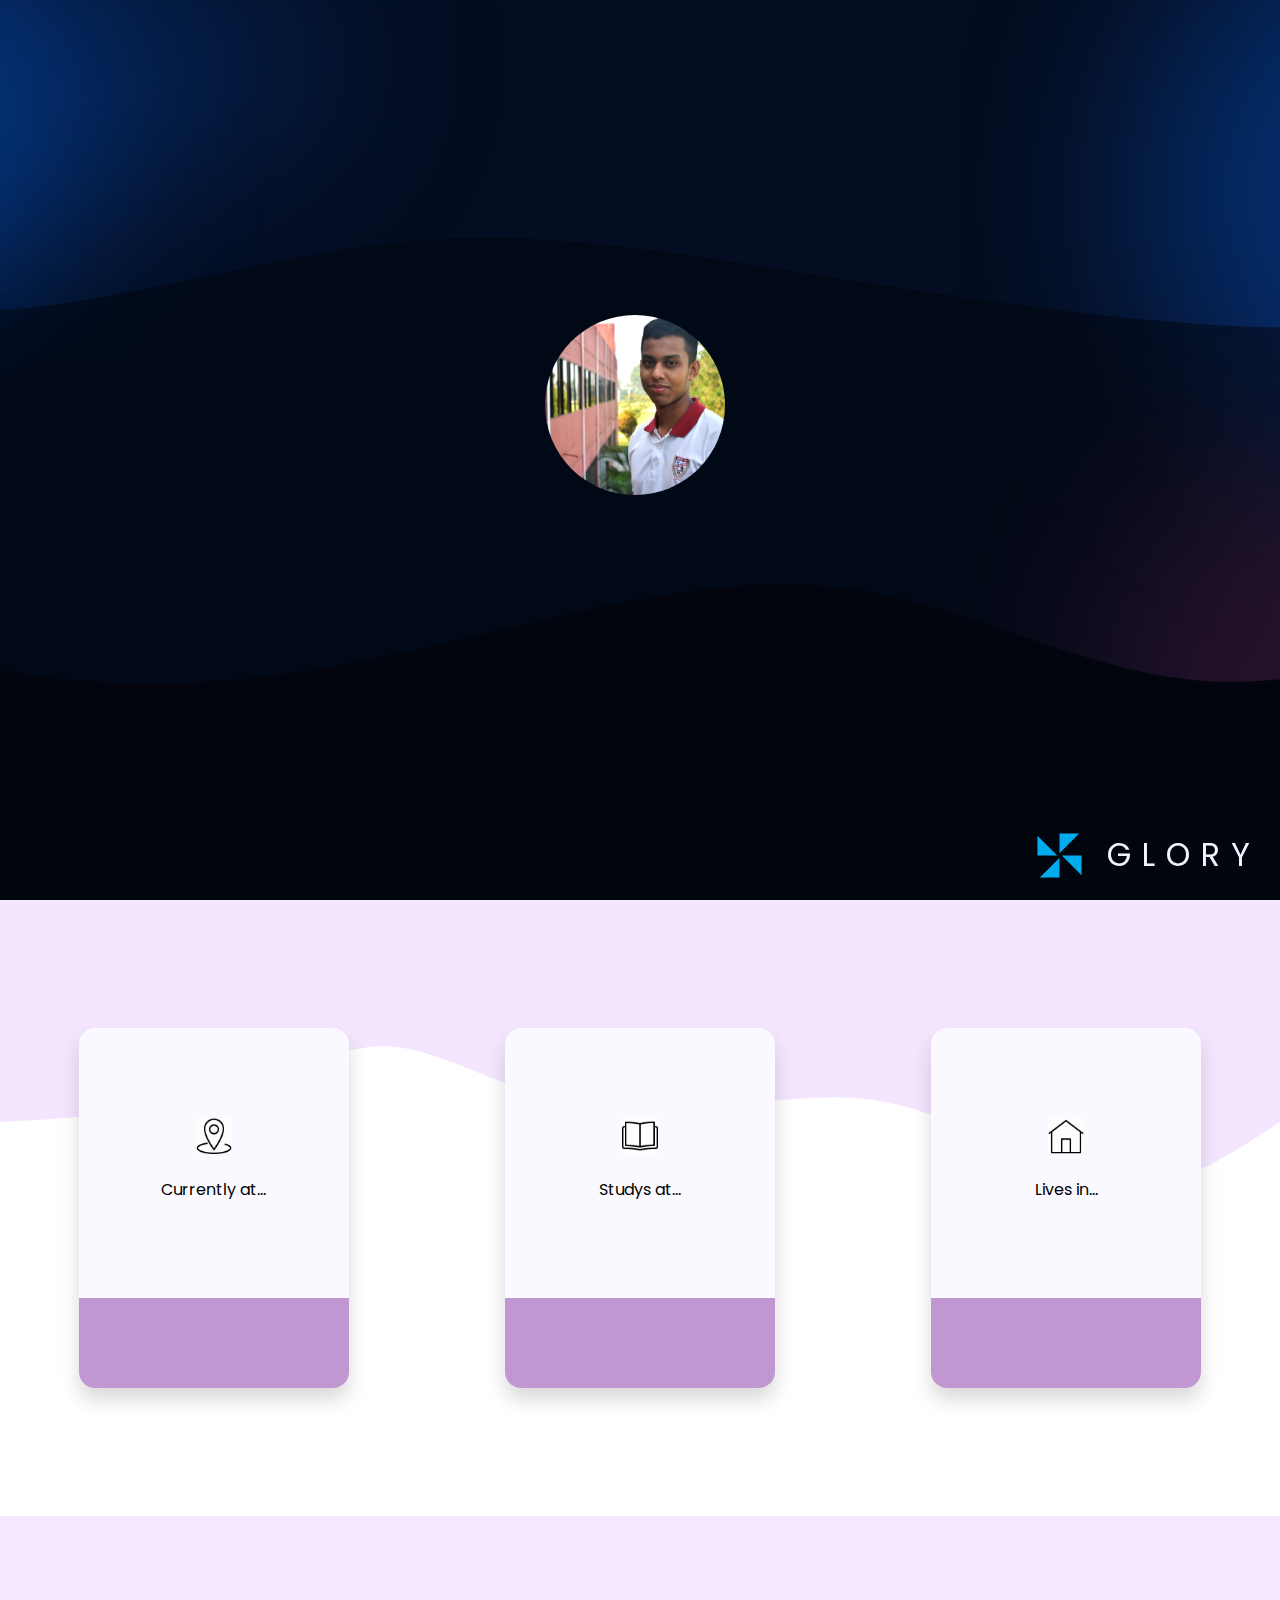
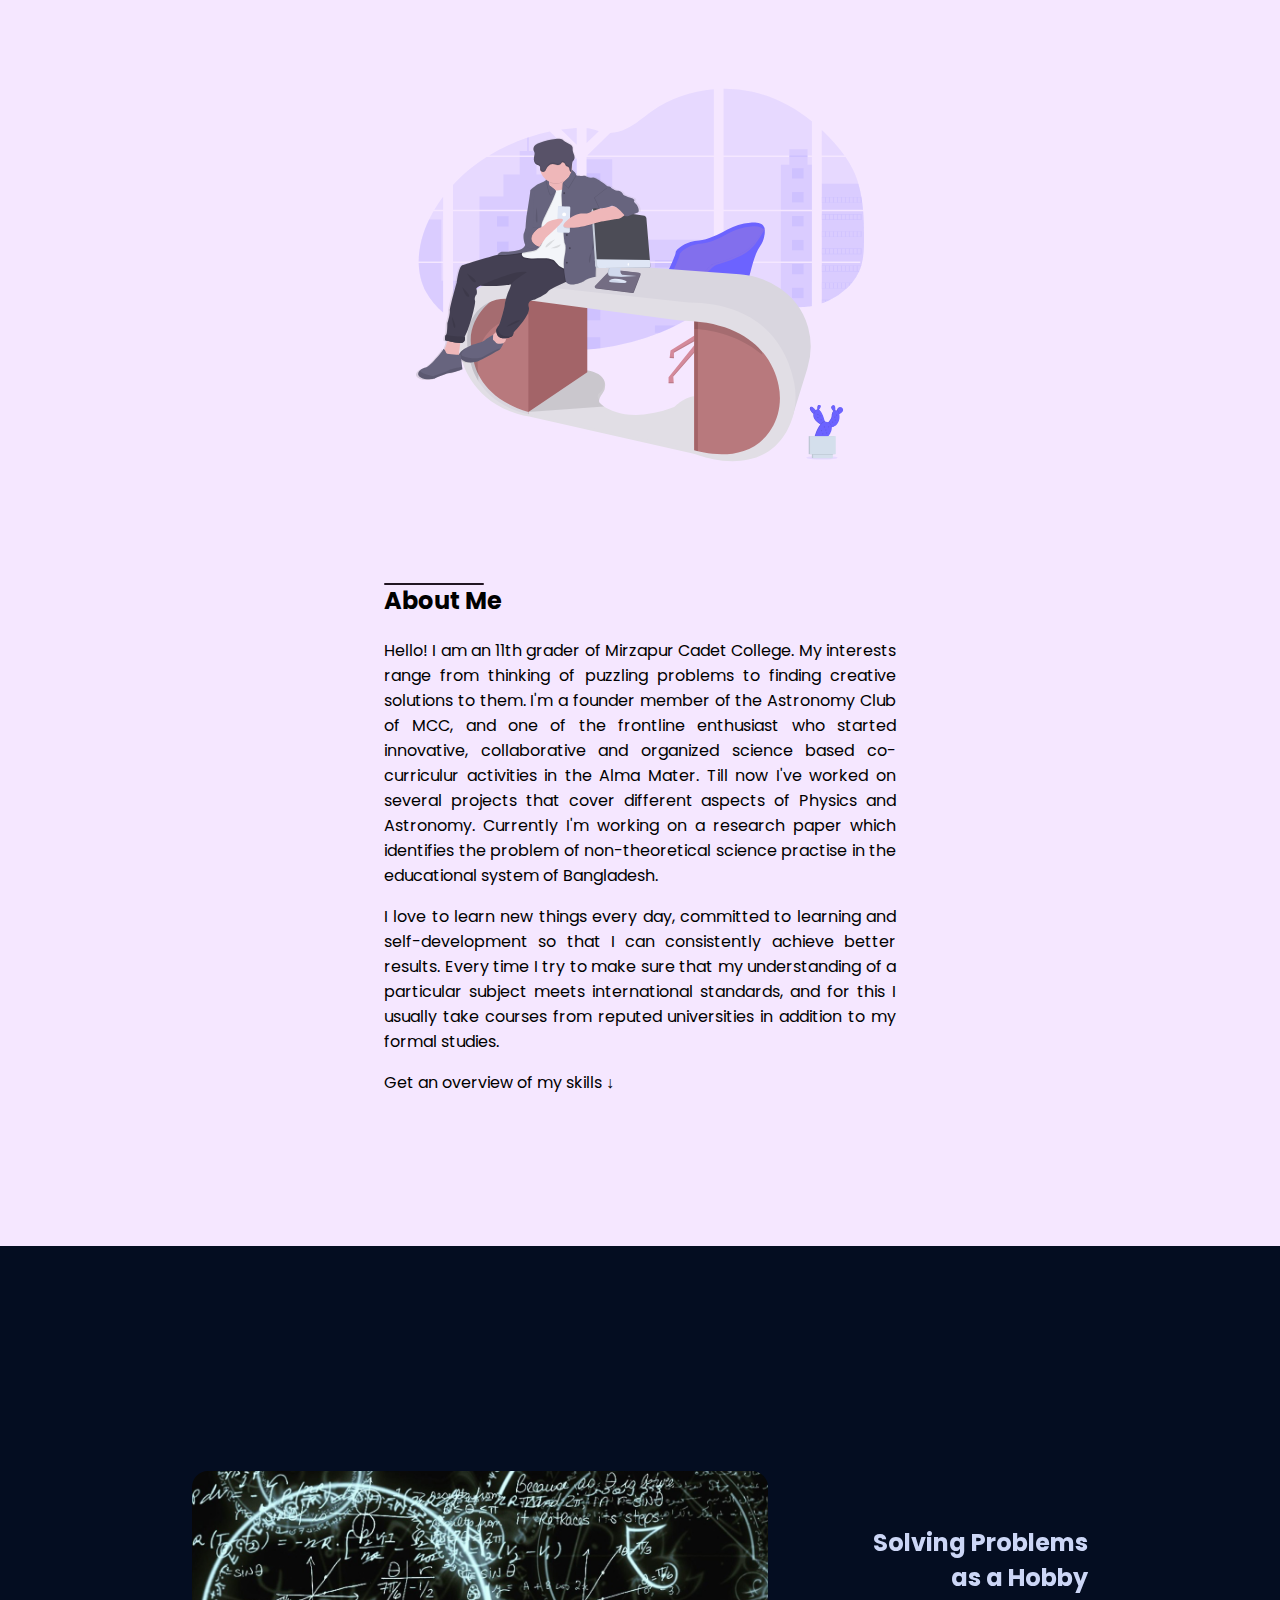
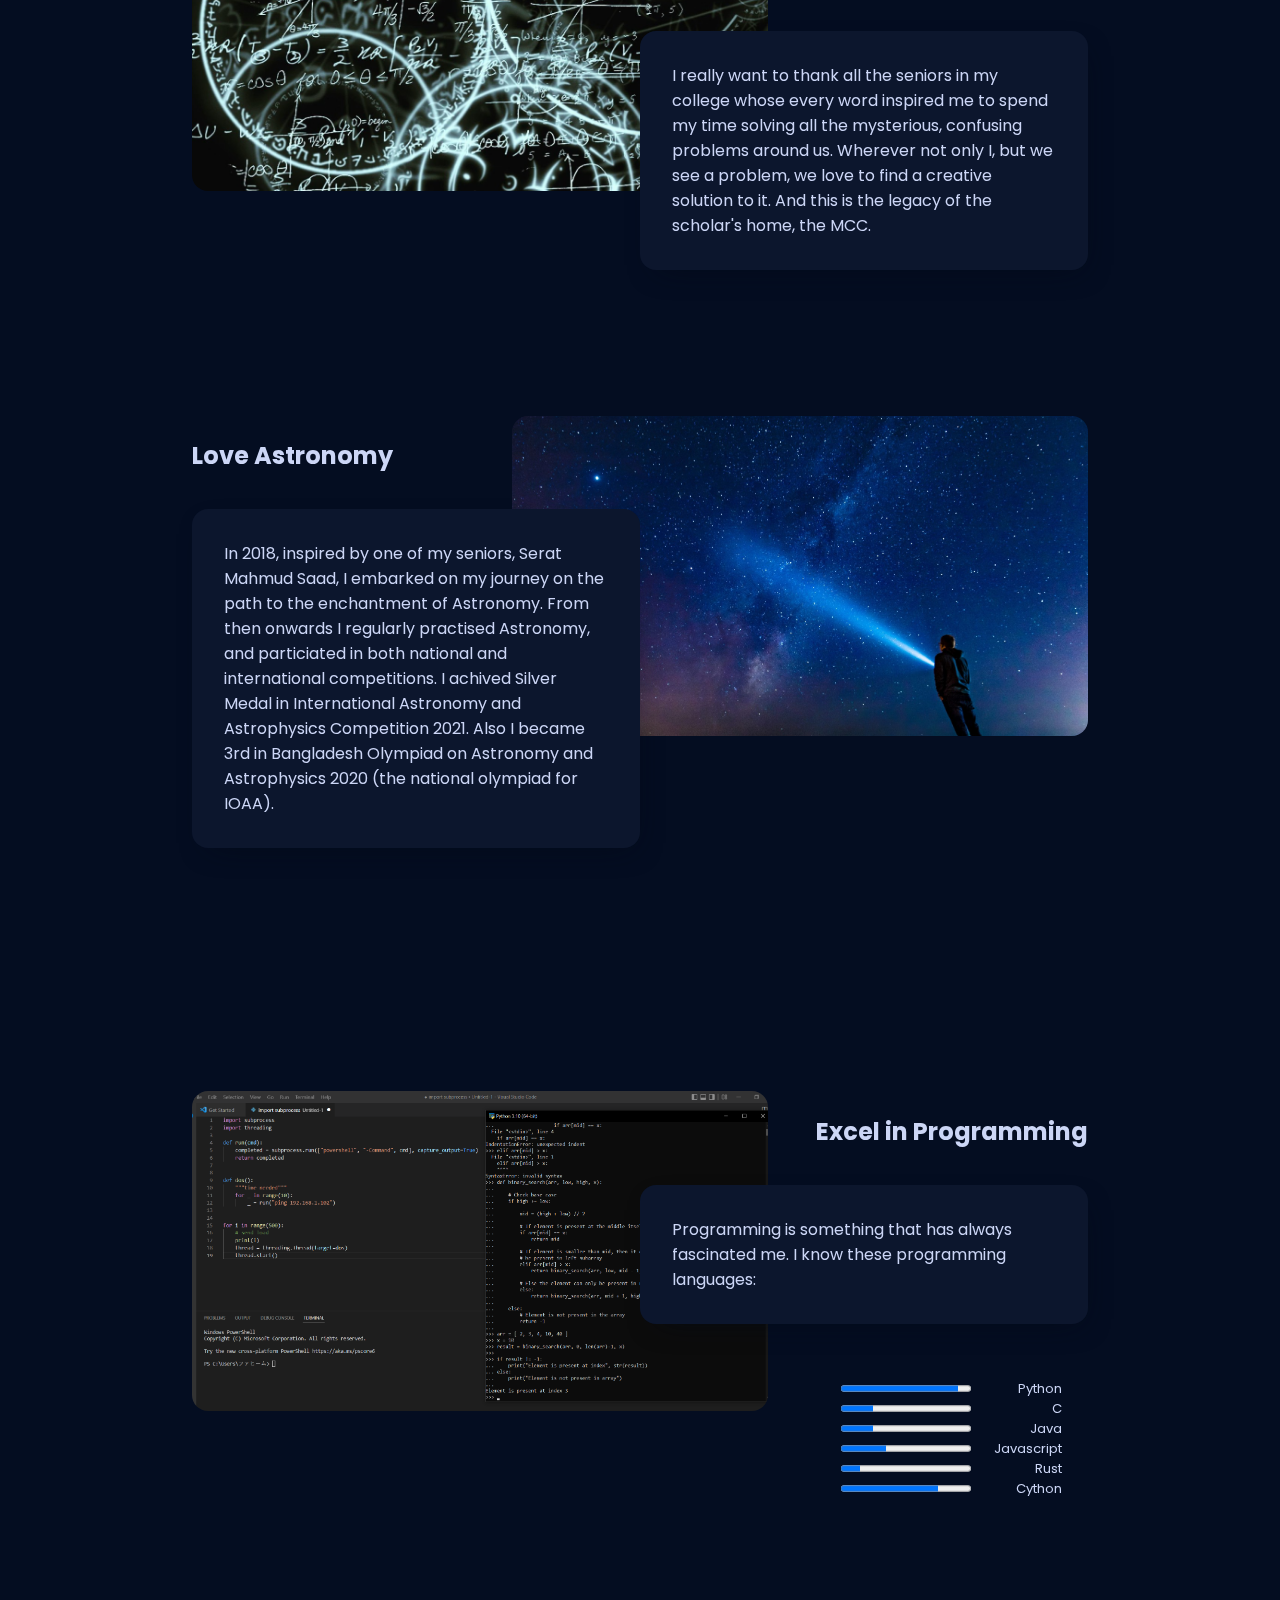
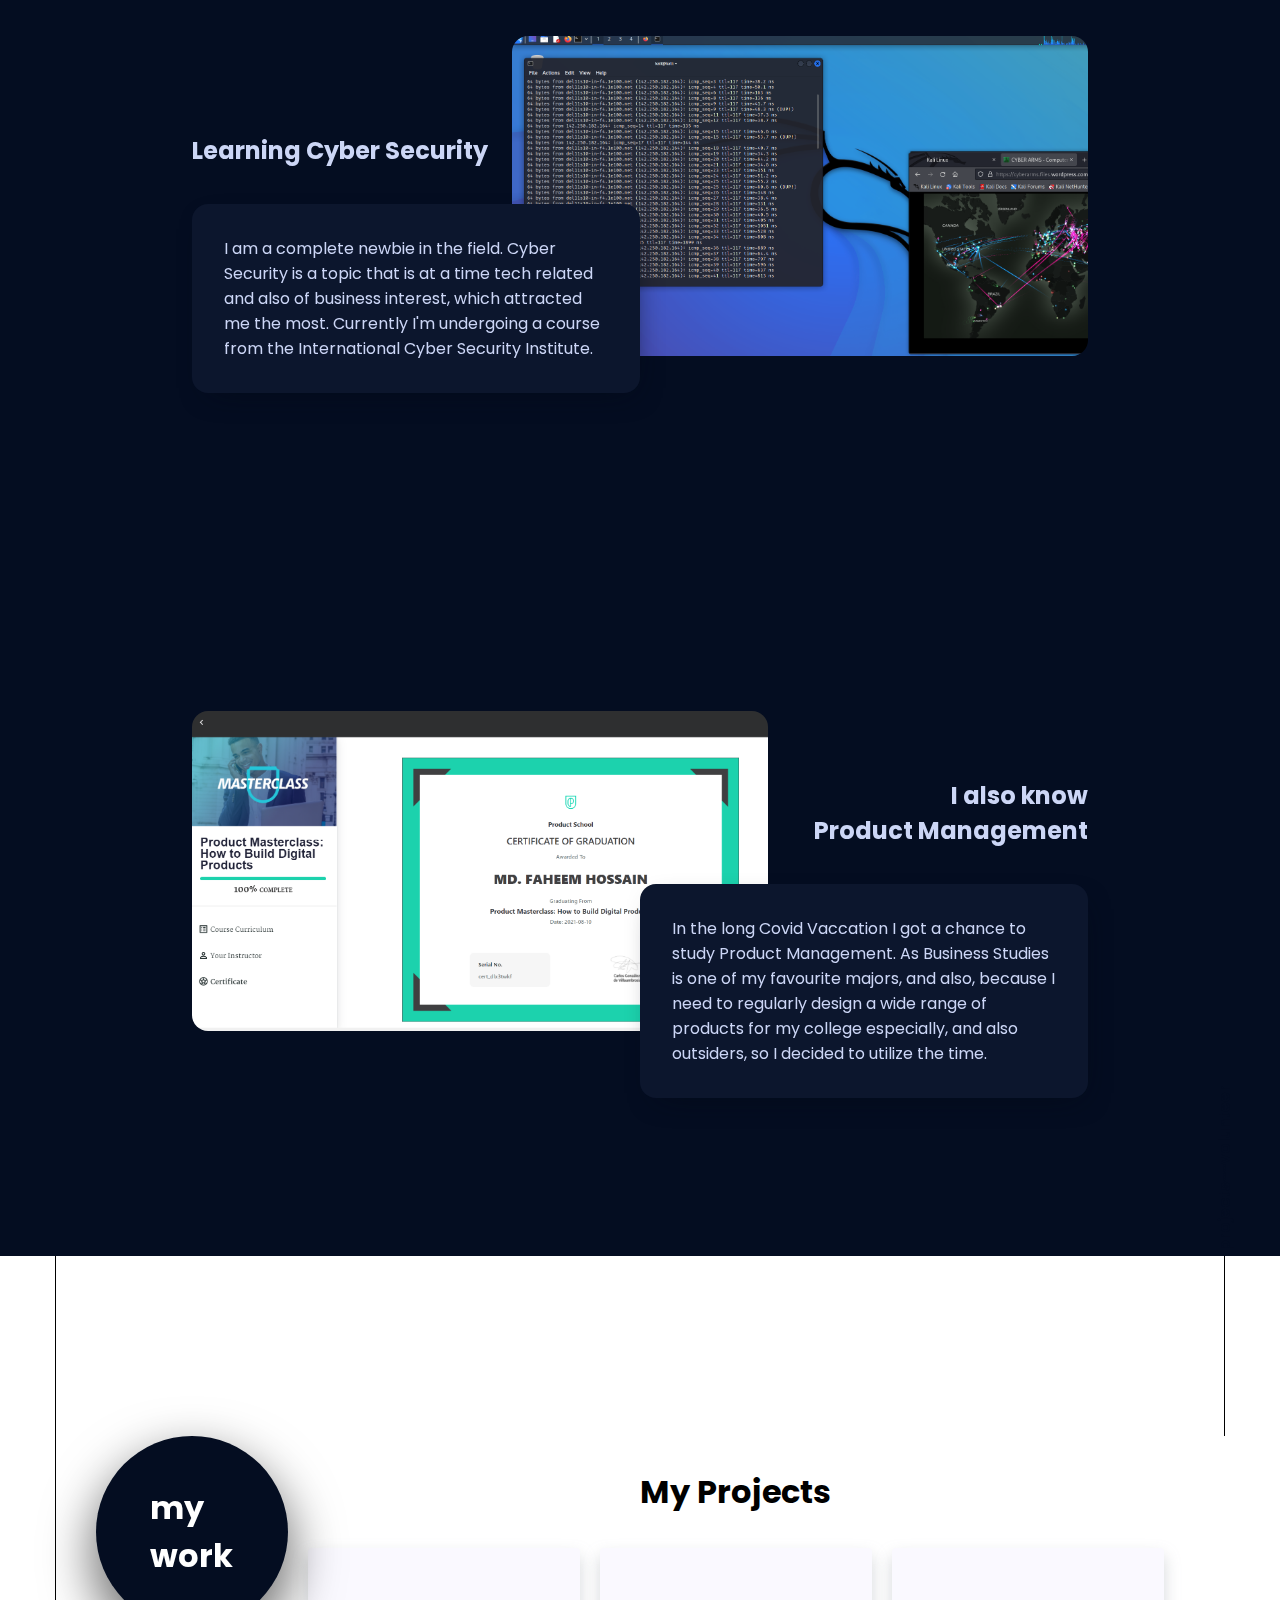
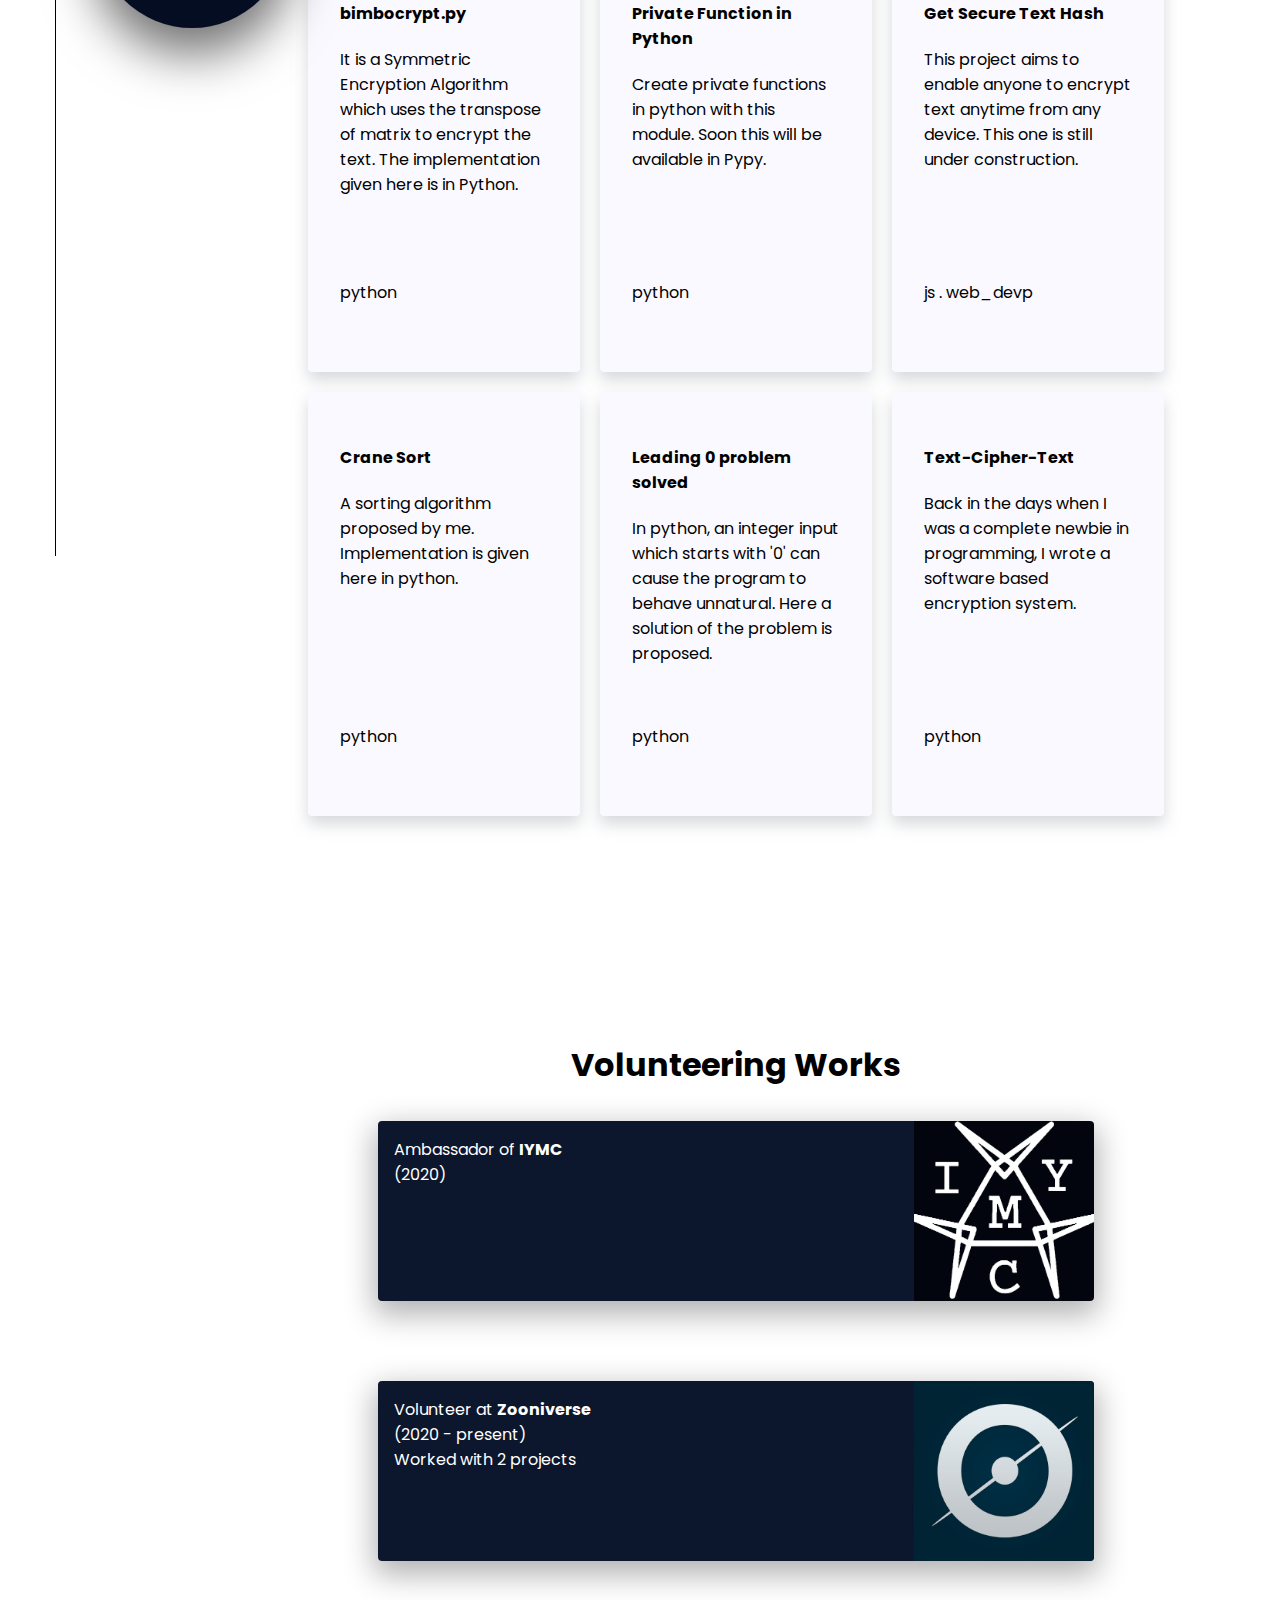
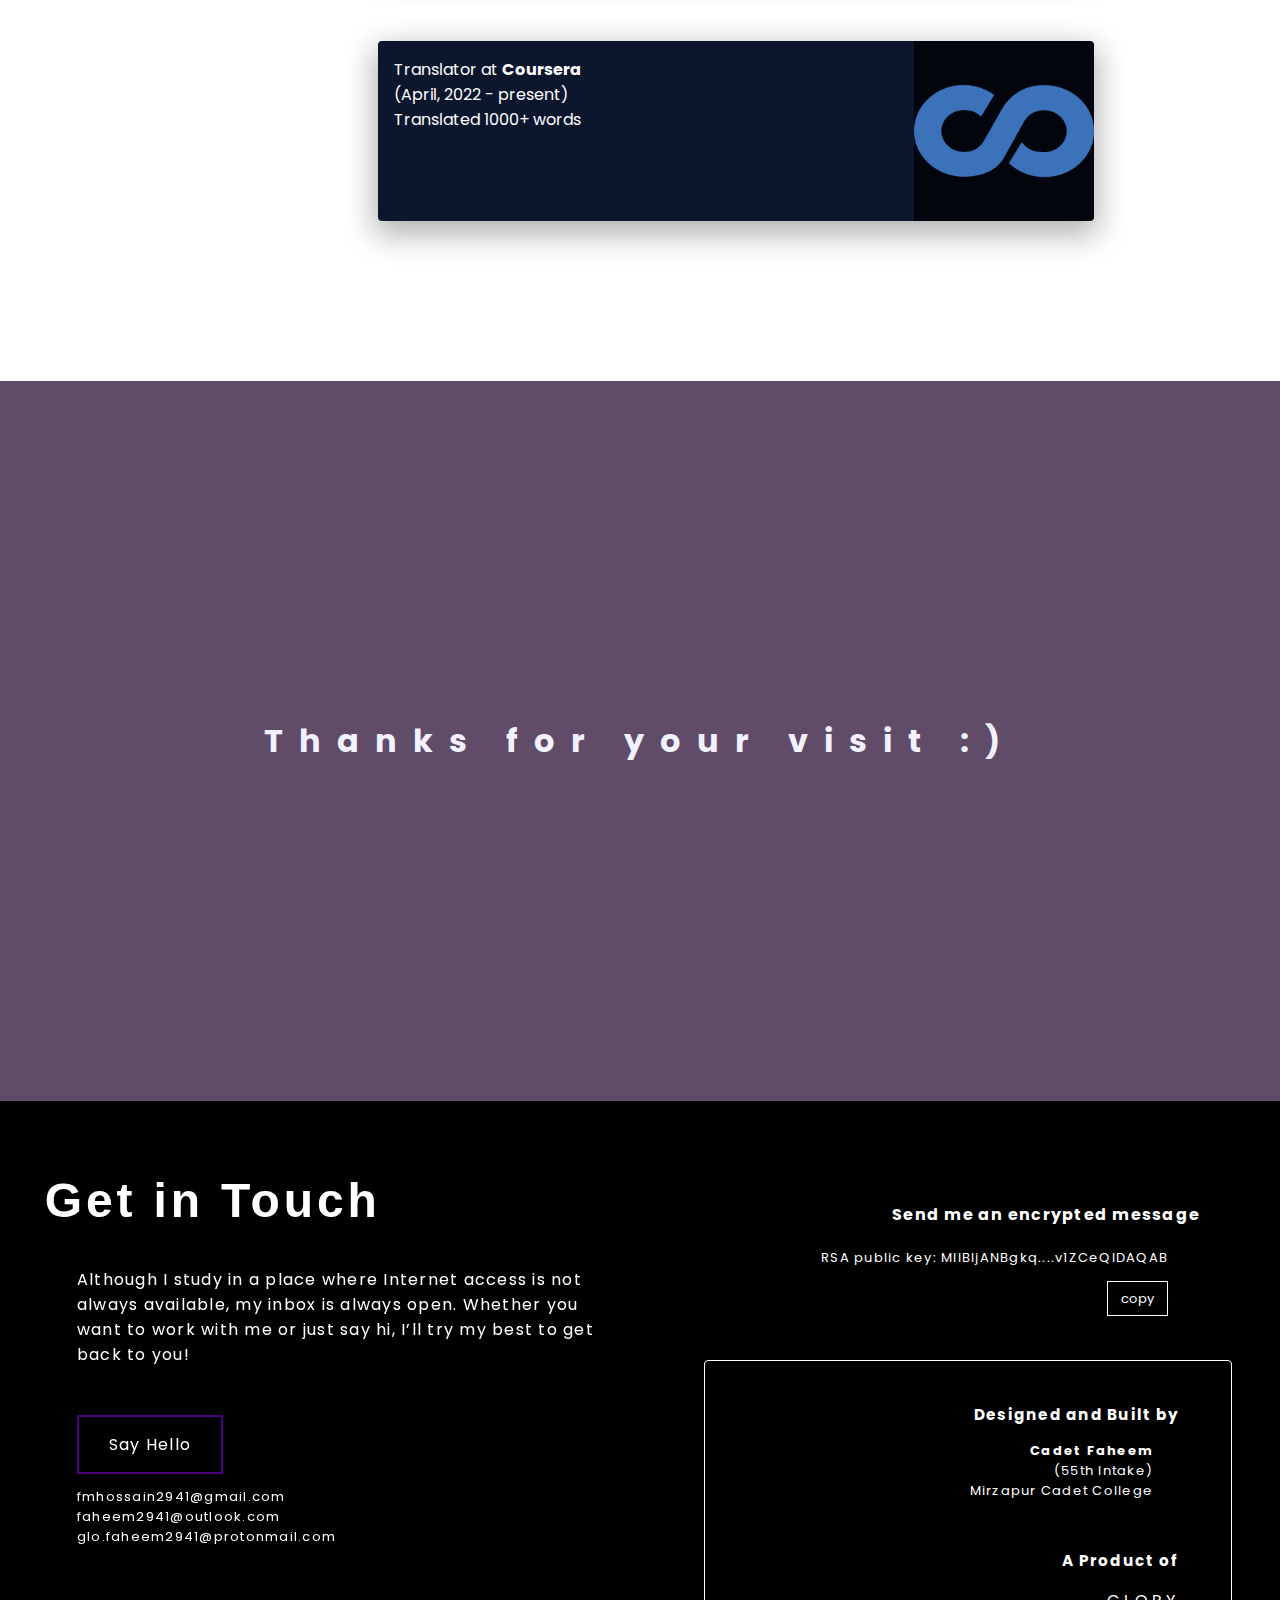
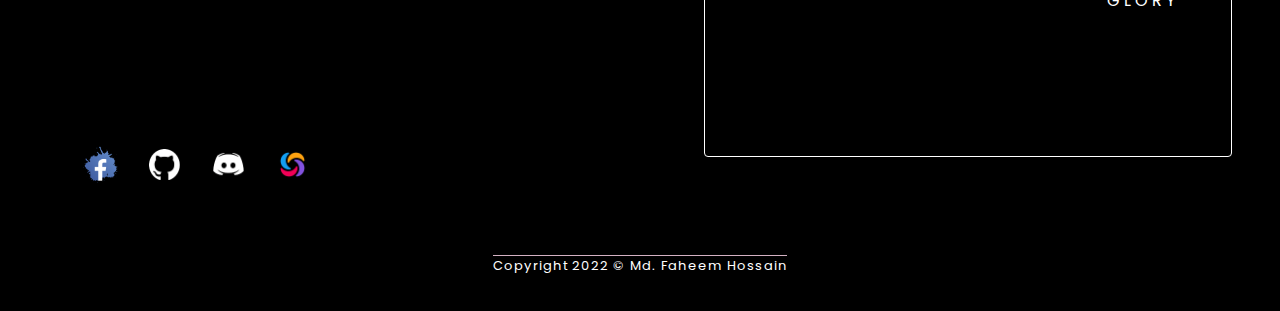
==== index.html @ 0f8346be "Update index.html" ====
<!Doctype html>
<html>
<head>
<meta charset=utf-8>
<meta name=description content="Hello! I'm an 11th grader from Mirzapur Cadet College. Visit my personal website to know about me and my passion. Thanks!">
<meta name=keywords content="FM, Faheem, Faheem Hossain, Md. Faheem Hossain, My Website, Portfolio, faheem41.github.io">
<meta name=canonical content=https://faheem41.github.io/ >
<meta name=viewport content="width=device-width,initial-scale=1">
<meta property=og:url content=https://faheem41.github.io/ >
<meta property=og:type content=website>
<meta property=og:title content="My Website | Faheem Hossain">
<meta property=og:description content="Hello! I'm an 11th grader from Mirzapur Cadet College. Visit my personal website to know about me and my passion. Thanks!">
<meta property=og:image content=https://faheem41.github.io/img/global/logo-social.png>
<meta name=twitter:title content="My Website | Faheem Hossain">
<meta name=twitter:description content="Hello! I'm an 11th grader from Mirzapur Cadet College. Visit my personal website to know about me and my passion. Thanks!">
<meta name=twitter:image content=https://faheem41.github.io/img/global/logo-social.png>
<meta name=twitter:creator content=@faheemhossain41>
<meta itemprop=name content="My Website | Faheem Hossain">
<meta itemprop=description content="Hello! I'm an 11th grader from Mirzapur Cadet College. Visit my personal website to know about me and my passion. Thanks!">
<title>My Website | Faheem Hossain</title>
<link rel=icon href=img/global/favicon.png>
<link rel=icon href=img/global/favicon.png sizes=32x32>
<link rel=icon href=img/global/favicon192.png sizes=192x192>
<link rel=apple-touch-icon href=img/global/favicon180.png>
<link rel=stylesheet href=css/global/head.css>
<link rel=stylesheet href=css/home/home.css>
<link rel=stylesheet href=css/home/responsive.css>
</head>
<body>
<link rel=preconnect href=https://fonts.googleapis.com>
<link rel=preconnect href=https://fonts.gstatic.com crossorigin>
<link href="https://fonts.googleapis.com/css2?family=Poppins:wght@300&display=swap" rel=stylesheet>
<script src=js/home/code.js></script>
<header>
<div class=logo></div>
<button onclick=openNav()>☰</button>
</header>
<main>
<div id=main11>
<img src=img/home/profile.jpg alt="picture of the author">
<p style="animation:appear1 .3s ease-out .8s forwards">Hi! I'm<br><strong style=font-weight:bolder;color:#fff>Faheem</strong><br><span style=font-size:small>fmhossain2941@gmail.com</span></p>
</div>
</main>
<div id=main2>
<nav id=nav>
<button href=javascript:void(0) id=navclose onclick=closeNav()> × </button>
<a href=index.html rel="noopener noreferrer" style="animation:appear2 .3s ease-out 0s forwards" onclick=closeNav()>Home</a>
<a href=#aboutme rel="noopener noreferrer" style="animation:appear2 .3s ease-out .1s forwards" onclick=closeNav()>About Me</a>
<a href=# rel="noopener noreferrer" style="animation:appear2 .3s ease-out .2s forwards" onclick=closeNav()>Education</a>
<a href=#mywork rel="noopener noreferrer" style="animation:appear2 .3s ease-out .3s forwards" onclick=closeNav()>Work</a>
<a href=#footer1 rel="noopener noreferrer" style="animation:appear2 .3s ease-out .4s forwards" onclick=closeNav()>Contact</a>
</nav>
<div>
<div class=logo></div>
<div id=logotext>GLORY</div>
</div>
</div>
<div id=box3>
<div class=box>
<img src=img/home/status.gif alt="gif showing status">
<p>Currently at...</p>
<div>
<p>Currently at<br><b>Gazirchat, Savar</b><br>(Ramadhan Vacation)</p>
<p>Current Status: Active</p>
</div>
</div>
<div class=box>
<img src=img/home/study.gif alt="gif showing book">
<p>Studys at...</p>
<div>
<p>Studying at<br><a href=https://mcc.army.mil.bd/ target=_blank rel="noopener noreferrer" style=color:#000><b>Mirzapur Cadet College</b></a><br>(Class-VII/2017 to Class-XI/present)</p>
<p>Alumni of<br><a href=https://www.mgsc.edu.bd/ target=_blank rel="noopener noreferrer" style=color:#000><b>Morning Glory School & College</b></a><br>(Nursery/2009 to Std-VII/2017)</p>
</div>
</div>
<div class=box>
<img src=img/home/home.gif alt="gif showing home">
<p>Lives in...</p>
<div><p>Permanent Residence in<br><a href=https://www.google.com/maps/@23.8773261,90.2263513,13z target=_blank rel="noopener noreferrer" style=color:#000><b>Savar, Dhaka</b></a><br>Bangladesh</p></div>
</div>
</div>
<div id=aboutme>
<div>
<h2>About Me</h2>
<p>Hello! I am an 11th grader of Mirzapur Cadet College. My interests range from thinking of puzzling problems to finding creative solutions to them. I'm a founder member of the Astronomy Club of MCC, and one of the frontline enthusiast who started innovative, collaborative and organized science based co-curriculur activities in the Alma Mater. Till now I've worked on several projects that cover different aspects of Physics and Astronomy. Currently I'm working on a research paper which identifies the problem of non-theoretical science practise in the educational system of Bangladesh.</p>
<p>I love to learn new things every day, committed to learning and self-development so that I can consistently achieve better results. Every time I try to make sure that my understanding of a particular subject meets international standards, and for this I usually take courses from reputed universities in addition to my formal studies.</p>
<p class="movetoquality"><a href=#quality>Get an overview of my skills ↓</a></p>
</div>
<img src=img/home/manOnTable.svg alt="about me">
</div>
<div id=quality style=filter:blur(0)>
<div id=problemsolving>
<div class=qualitypic style=background-image:url(img/home/quality-problemsolving.jpg)></div>
<div class=qualitytext>
<h2 style=text-align:right>Solving Problems<br>as a Hobby</h2>
<p>I really want to thank all the seniors in my college whose every word inspired me to spend my time solving all the mysterious, confusing problems around us. Wherever not only I, but we see a problem, we love to find a creative solution to it. And this is the legacy of the scholar's home, the MCC.</p>
</div>
</div>
<div id=astronomy>
<div class="qualitytext jhamela1">
<h2>Love Astronomy</h2>
<p>In 2018, inspired by one of my seniors, <a href=https://www.facebook.com/serat2778 target=_blank rel="noopener noreferrer" style=color:inherit>Serat Mahmud Saad</a>, I embarked on my journey on the path to the enchantment of Astronomy. From then onwards I regularly practised Astronomy, and particiated in both national and international competitions. I achived Silver Medal in International Astronomy and Astrophysics Competition 2021. Also I became 3rd in Bangladesh Olympiad on Astronomy and Astrophysics 2020 (the national olympiad for IOAA).</p>
</div>
<div class=qualitypic style=background-image:url(img/home/quality-astro.jpg)></div>
</div>
<div id=programming>
<div class=qualitypic style=background-image:url(img/home/quality-programming-original.png)></div>
<div class="qualitytext jhamela2">
<h2 style=text-align:right>Excel in Programming</h2>
<p>Programming is something that has always fascinated me. I know these programming languages:</p>
<p style=text-align:right;font-size:small;background-color:transparent;box-shadow:none>
<progress value=90 max=100></progress><span>Python</span><br>
<progress value=25 max=100></progress><span>C</span><br>
<progress value=25 max=100></progress><span>Java</span><br>
<progress value=35 max=100></progress><span>Javascript</span><br>
<progress value=15 max=100></progress><span>Rust</span><br>
<progress value=75 max=100></progress><span>Cython</span><br>
</p>
</div>
</div>
<div id=cybersecurity>
<div class="qualitytext jhamela2">
<h2>Learning Cyber Security</h2>
<p>I am a complete newbie in the field. Cyber Security is a topic that is at a time tech related and also of business interest, which attracted me the most. Currently I'm undergoing a course from the International Cyber Security Institute.</p>
</div>
<div class=qualitypic style=background-image:url(img/home/quality-cyber.png)></div>
</div>
<div id=productmanagement>
<div class=qualitypic style=background-image:url(img/home/quality-productmanagement.png)></div>
<div class="qualitytext jhamela2">
<h2 style=text-align:right>I also know<br>Product Management</h2>
<p>In the long Covid Vaccation I got a chance to study Product Management. As Business Studies is one of my favourite majors, and also, because I need to regularly design a wide range of products for my college especially, and also outsiders, so I decided to utilize the time.</p>
</div>
</div>
</div>
<div id=mywork>
<div id=myworkleft class="movetoquality"></div>
<div id=myworkcontent>
<h2>my<br>work</h2>
<div>
<div id=projects>
<h3>My Projects</h3>
<div>
<a href=https://code.sololearn.com/cGIaS88cyz6k/#py target=_blank rel="noopener noreferrer">
<div style=display:block>
<h4>bimbocrypt.py</h4>
<p>It is a Symmetric Encryption Algorithm which uses the transpose of matrix to encrypt the text. The implementation given here is in Python.</p>
</div>
<div>python</div>
</a>
<a href=https://code.sololearn.com/cA21A6a10a8A/#py target=_blank rel="noopener noreferrer" class="movetoquality">
<div style=display:block>
<h4>Private Function in Python</h4>
<p>Create private functions in python with this module. Soon this will be available in Pypy.</p>
</div>
<div>python</div>
</a>
<a href=https://code.sololearn.com/Wa243a11A6A2/# target=_blank rel="noopener noreferrer">
<div style=display:block>
<h4>Get Secure Text Hash</h4>
<p>This project aims to enable anyone to encrypt text anytime from any device. This one is still under construction.</p>
</div>
<div>js . web_devp</div>
</a>
<a href=https://code.sololearn.com/cA13a3a10A42/#py target=_blank rel="noopener noreferrer">
<div style=display:block>
<h4>Crane Sort</h4>
<p>A sorting algorithm proposed by me. Implementation is given here in python.</p>
</div>
<div>python</div>
</a>
<a href=https://code.sololearn.com/cc3sj3rThgxu/#py target=_blank rel="noopener noreferrer" class="movetoquality">
<div style=display:block>
<h4>Leading 0 problem solved</h4>
<p>In python, an integer input which starts with '0' can cause the program to behave unnatural. Here a solution of the problem is proposed.</p>
</div>
<div>python</div>
</a>
<a href=https://code.sololearn.com/cOisk2J5EUv8/#py target=_blank rel="noopener noreferrer">
<div style=display:block>
<h4>Text-Cipher-Text</h4>
<p>Back in the days when I was a complete newbie in programming, I wrote a software based encryption system.</p>
</div>
<div>python</div>
</a>
</div>
</div>
<div id=volunteer style=margin-bottom:5em>
<h3>Volunteering Works</h3>
<div>
<div>
<div>Ambassador of <strong>IYMC</strong><br>(2020)</div>
<div style=background-image:url(img/home/iymc.png)></div>
</div>
<div>
<div>Volunteer at <strong>Zooniverse</strong><br>(2020 - present)<br>Worked with 2 projects</div>
<div style=background-image:url(img/home/zooniverse.jpg)></div>
</div>
<div>
<div>Translator at <strong>Coursera</strong><br>(April, 2022 - present)<br>Translated 1000+ words</div>
<div style=background-image:url(img/home/coursera.png)></div>
</div>
</div>
</div>
</div>
</div>
<div id=myworkright class="movetoquality">
<div>
<a href=#projects rel="noopener noreferrer">projects~</a><a href=#volunteer rel="noopener noreferrer">~volunteer</a>
</div>
</div>
</div>
<div id=last><div>Thanks for your visit :)</div></div>
<footer>
<div>
<div id=footer1>
<h2>Get in Touch</h2>
<p>Although I study in a place where Internet access is not always available, my inbox is always open. Whether you want to work with me or just say hi, I’ll try my best to get back to you!</p>
<a href=mailto:fmhossain2941@gmail.com target=_blank rel="noopener noreferrer">Say Hello</a>
<ul>
<li><a href=mailto:fmhossain2941@gmail.com target=_blank rel="noopener noreferrer">fmhossain2941@gmail.com</a></li>
<li><a href=mailto:faheem2941@outlook.com target=_blank rel="noopener noreferrer">faheem2941@outlook.com</a></li>
<li><a href=mailto:glo.faheem2941@protonmail.com target=_blank rel="noopener noreferrer">glo.faheem2941@protonmail.com</a></li>
</ul>
<div id=socialmedia>
<a href=https://www.facebook.com/faheemhossain.41/ target=_blank rel="noopener noreferrer"><div style="background-image:url(img/home/facebook.png);background-size:90% 90%"></div></a>
<a href=https://github.com/Faheem41 target=_blank rel="noopener noreferrer"><div style=background-image:url(img/home/github.png)></div></a>
<a href=https://www.facebook.com/faheemhossain.41/ target=_blank rel="noopener noreferrer"><div style=background-image:url(img/home/discord.png)></div></a>
<a href=https://www.sololearn.com/profile/15197992 target=_blank rel="noopener noreferrer"><div style=background-image:url(img/home/sololearn.png)></div></a>
</div>
</div>
<div id=footer2>
<div>
<h4>Send me an encrypted message</h4>
<p style=overflow:hidden;font-size:small;margin-right:2rem>RSA public key: MIIBIjANBgkq....v1ZCeQIDAQAB</p>
<button onclick='navigator.clipboard.writeText("MIIBIjANBgkqhkiG9w0BAQEFAAOCAQ8AMIIBCgKCAQEAmNMyKYhe2aGlNBH53N/KcXGiV3fN9KsNuhJfJUOjeNOskf4SxNKT40dWBKMb3bafcvMU2YHZjy+wPhdFw1E/Tiook5tjQBsytmR5zHEtBs1rgJX4ToWGYX/Kk0xiHBYviDgEncBRo0NVnXv0T6J7u4JOhxcEB9b8kSkIg9zPw+2BbI1LsIAfSTls4qggpt8pRBkyBAx6/UagYzuxe57ybpz4QU3nBtt05rrLx76cWeiBfvbXry4GnVgjkRxz4afEqmuSpjcBmuE9LITyo0XzVK5f+y1B7pkMF9AkMLP7wyOi8O6S8cSO2SrEjJojkYP93V6fP7qQ2hT32NTpv1ZCeQIDAQAB"),alert("Successfully Copied!!!")'>copy</button>
</div>
<div style=font-size:small>
<div>
<h3>Designed and Built by</h3>
<p style=margin-right:2em><strong>Cadet Faheem</strong><br>(55th Intake)<br>Mirzapur Cadet College</p>
</div>
<br>
<div>
<h3>A Product of</h3>
<p style=font-size:medium;letter-spacing:.25em>GLORY</p>
</div>
</div>
</div>
</div>
<div>
<p style="border-top:.01px solid #d3b1c2">Copyright 2022 © Md. Faheem Hossain</p>
</div>
</footer>
</body>
</html>
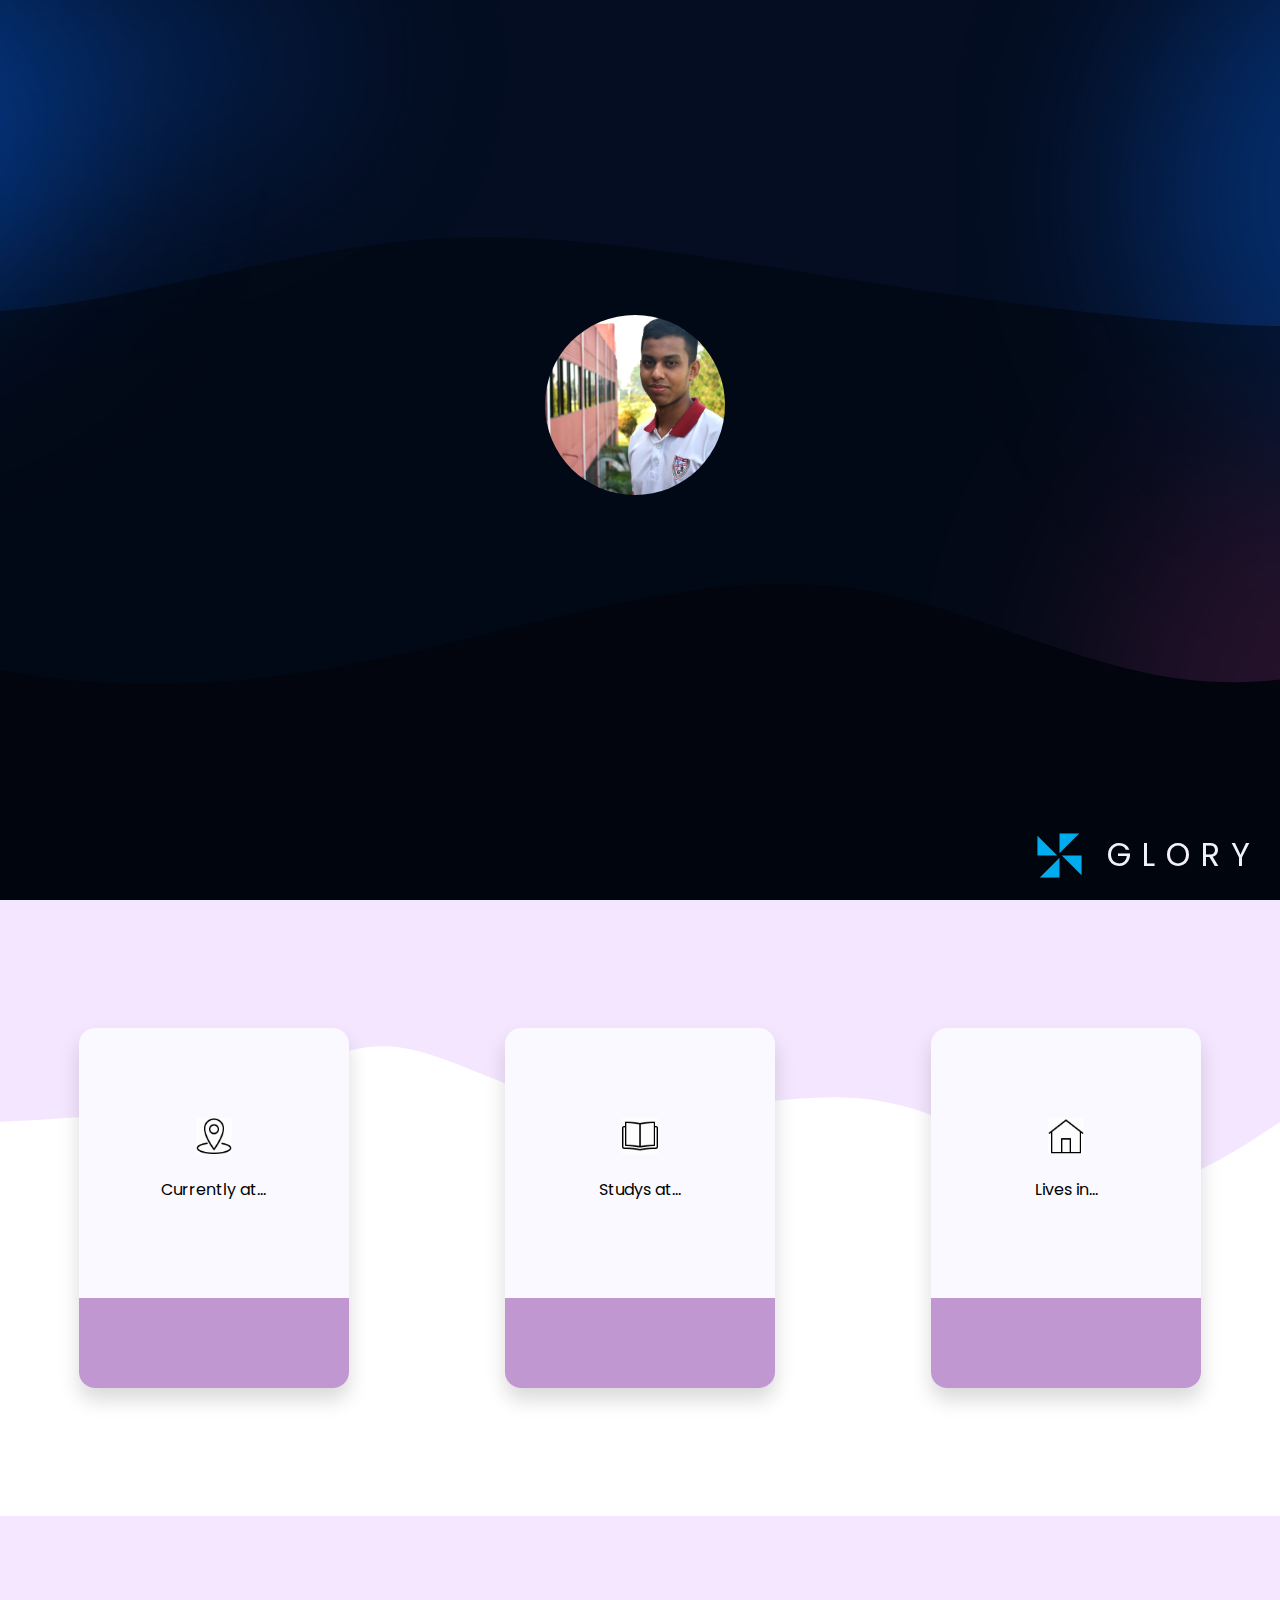
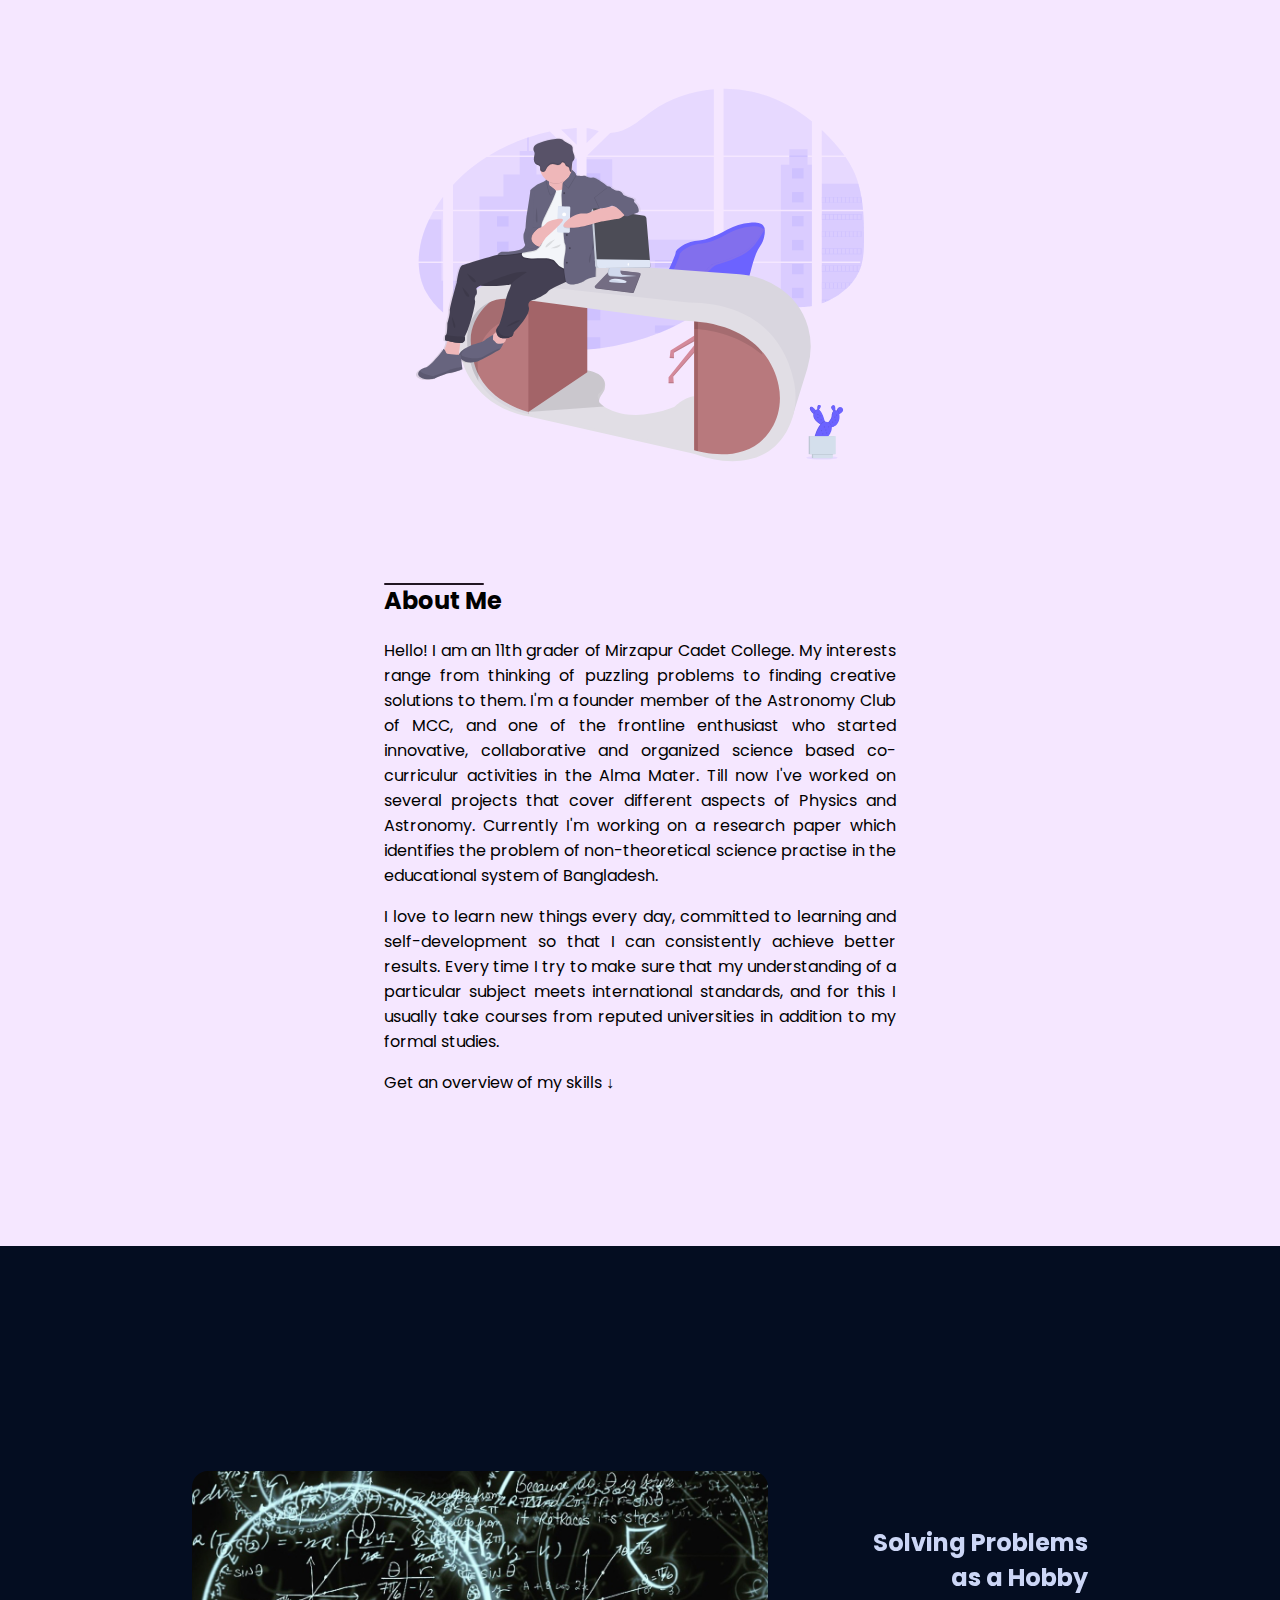
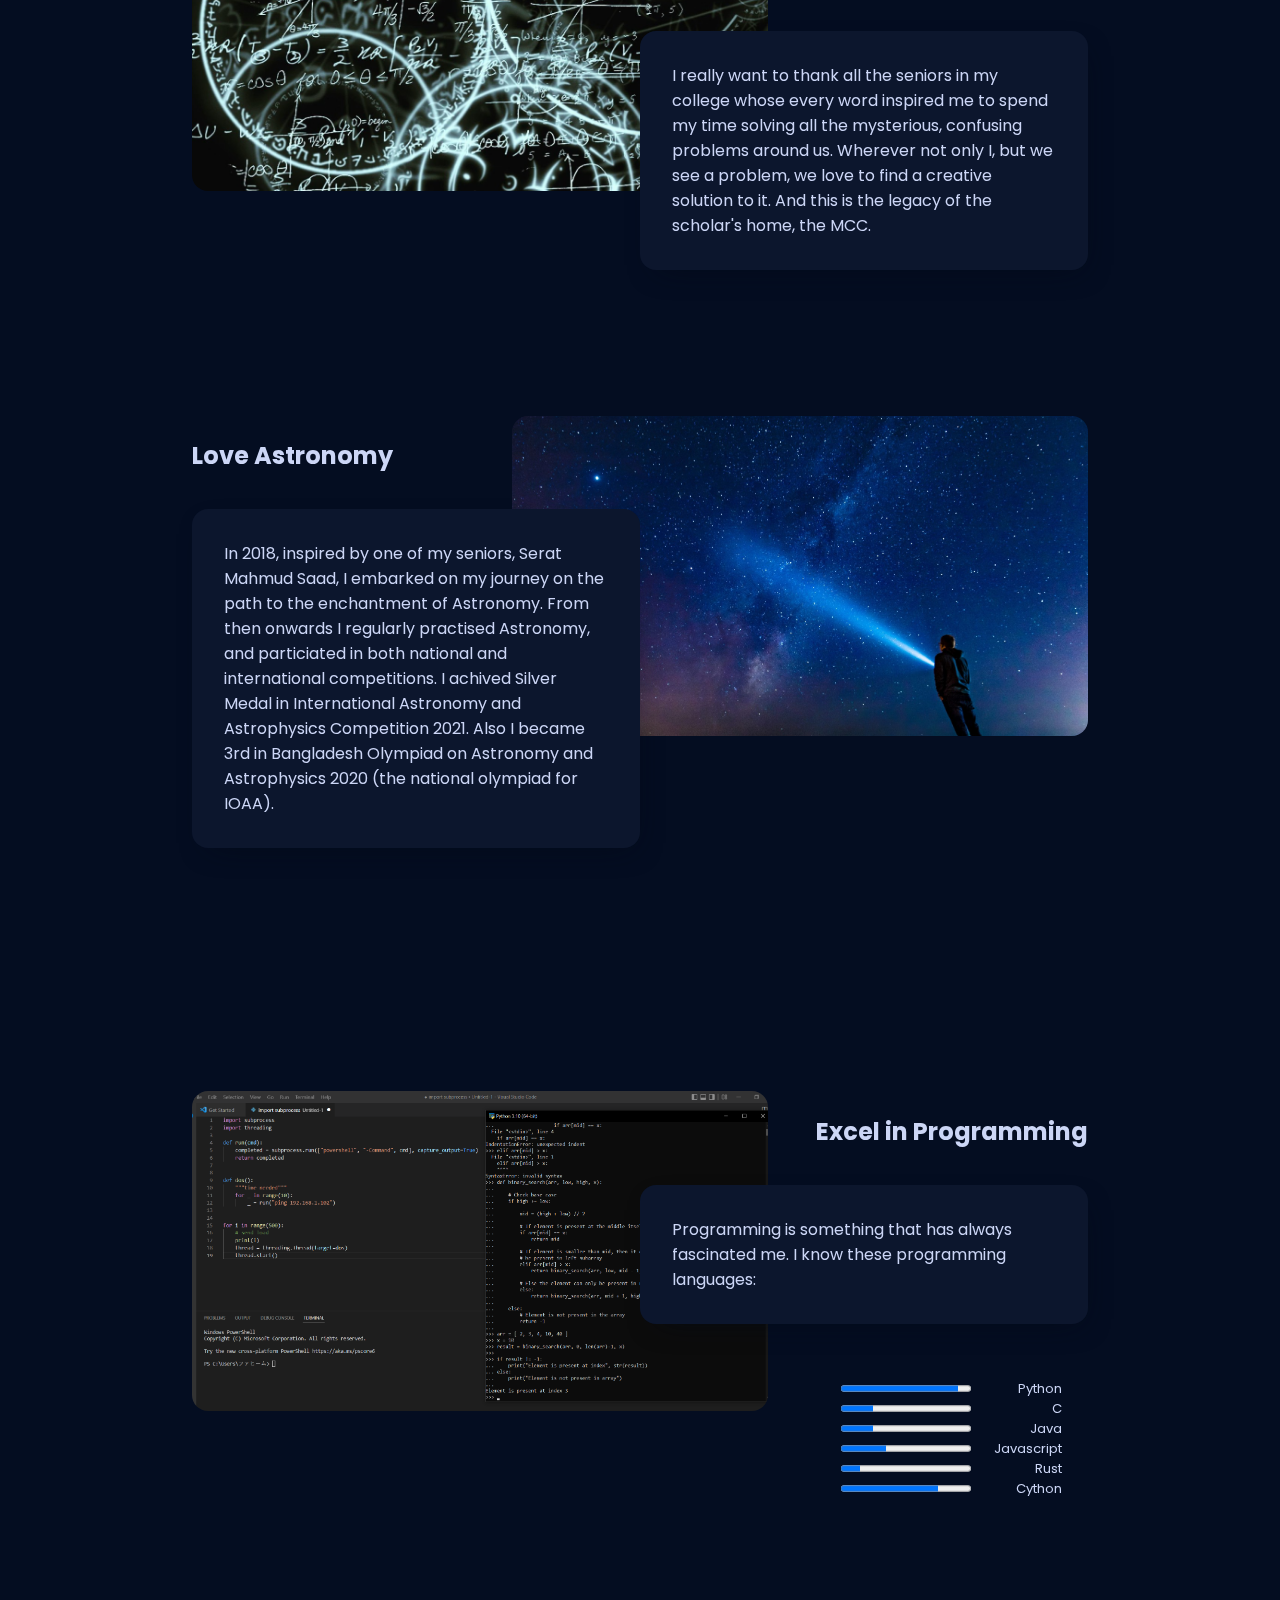
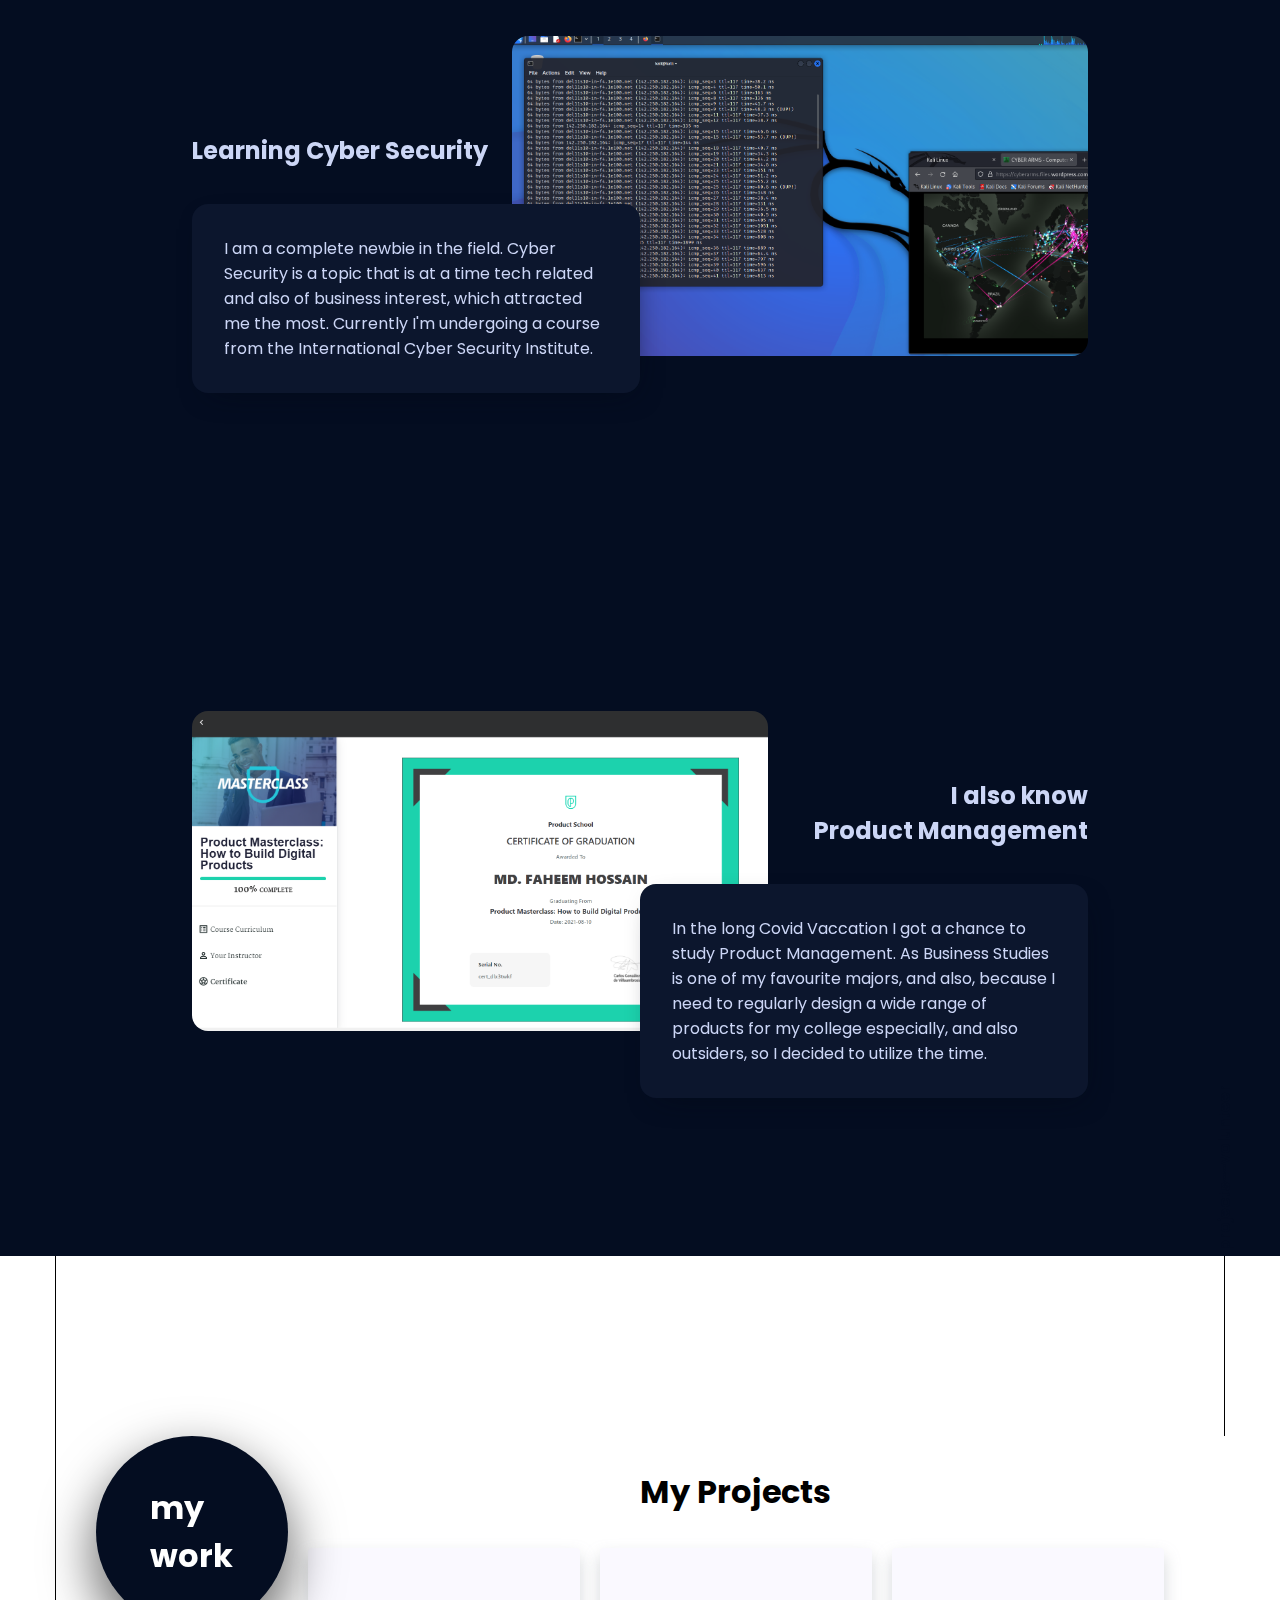
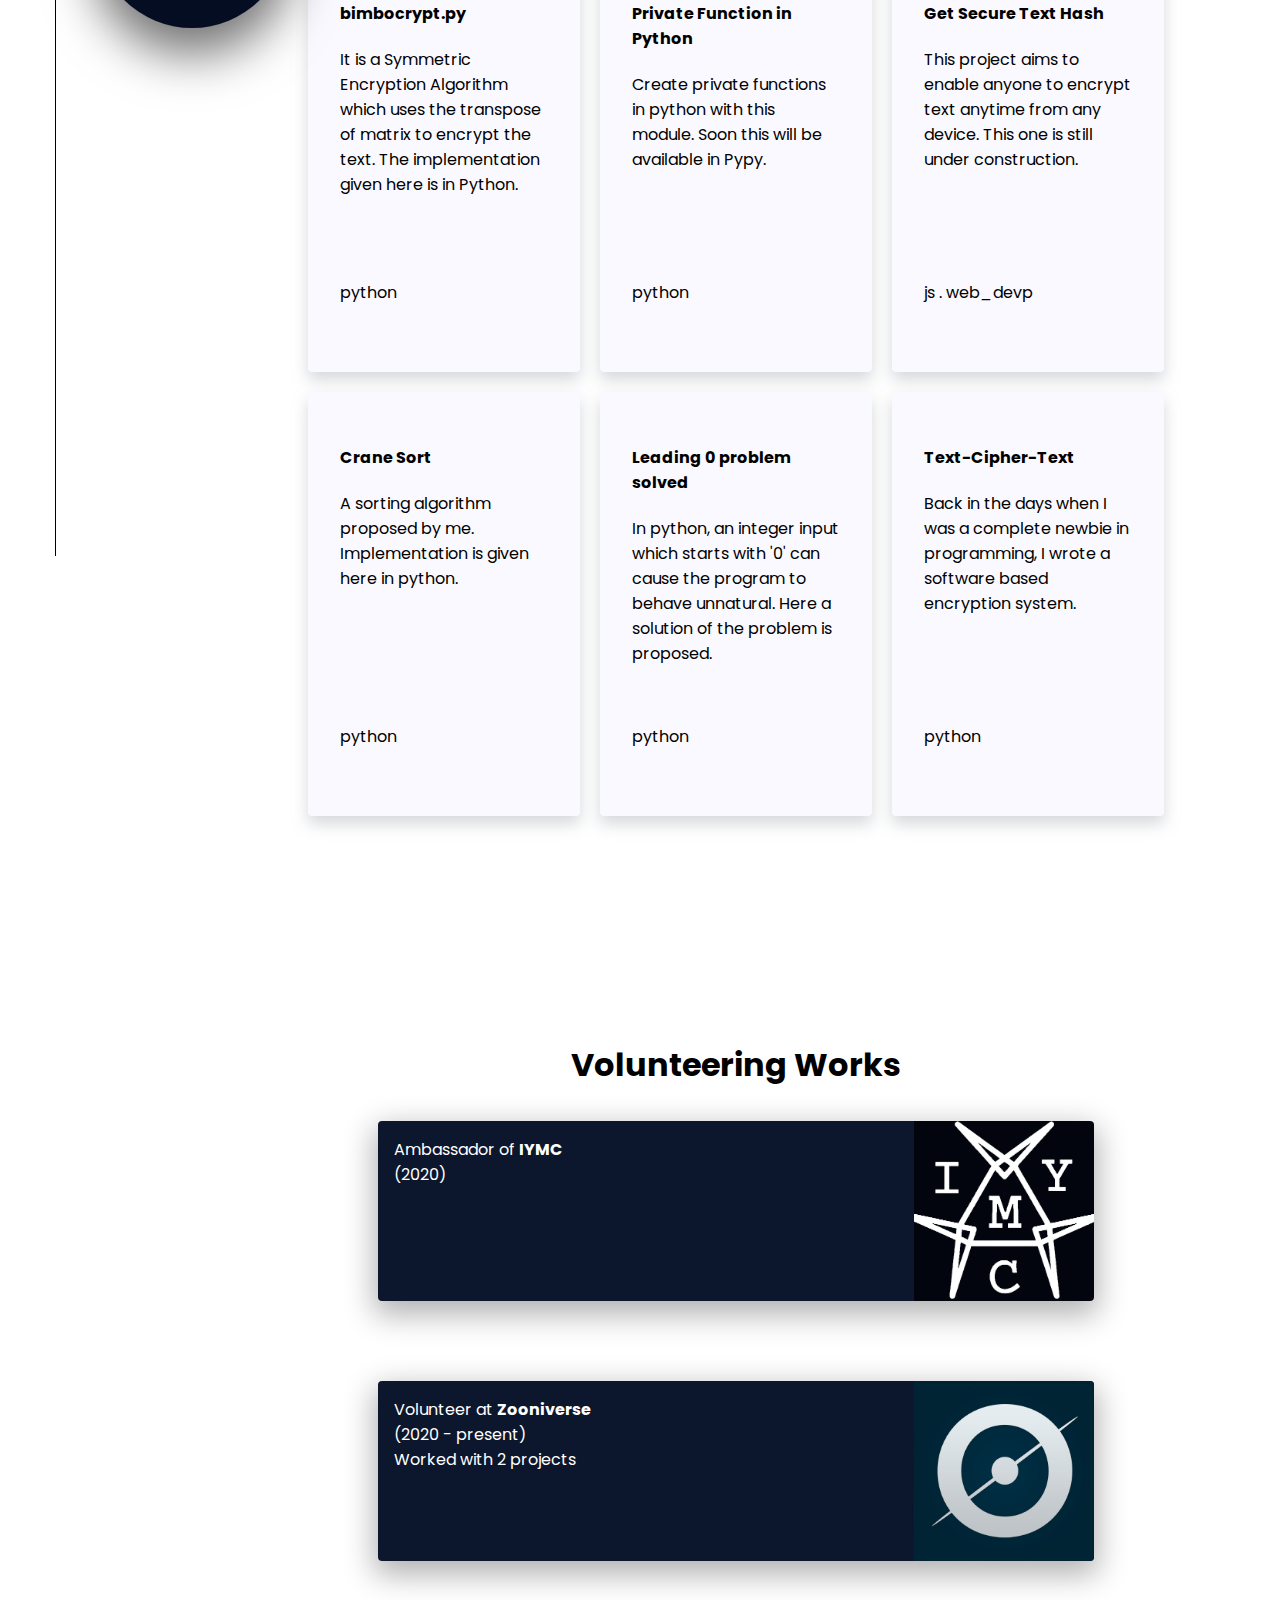
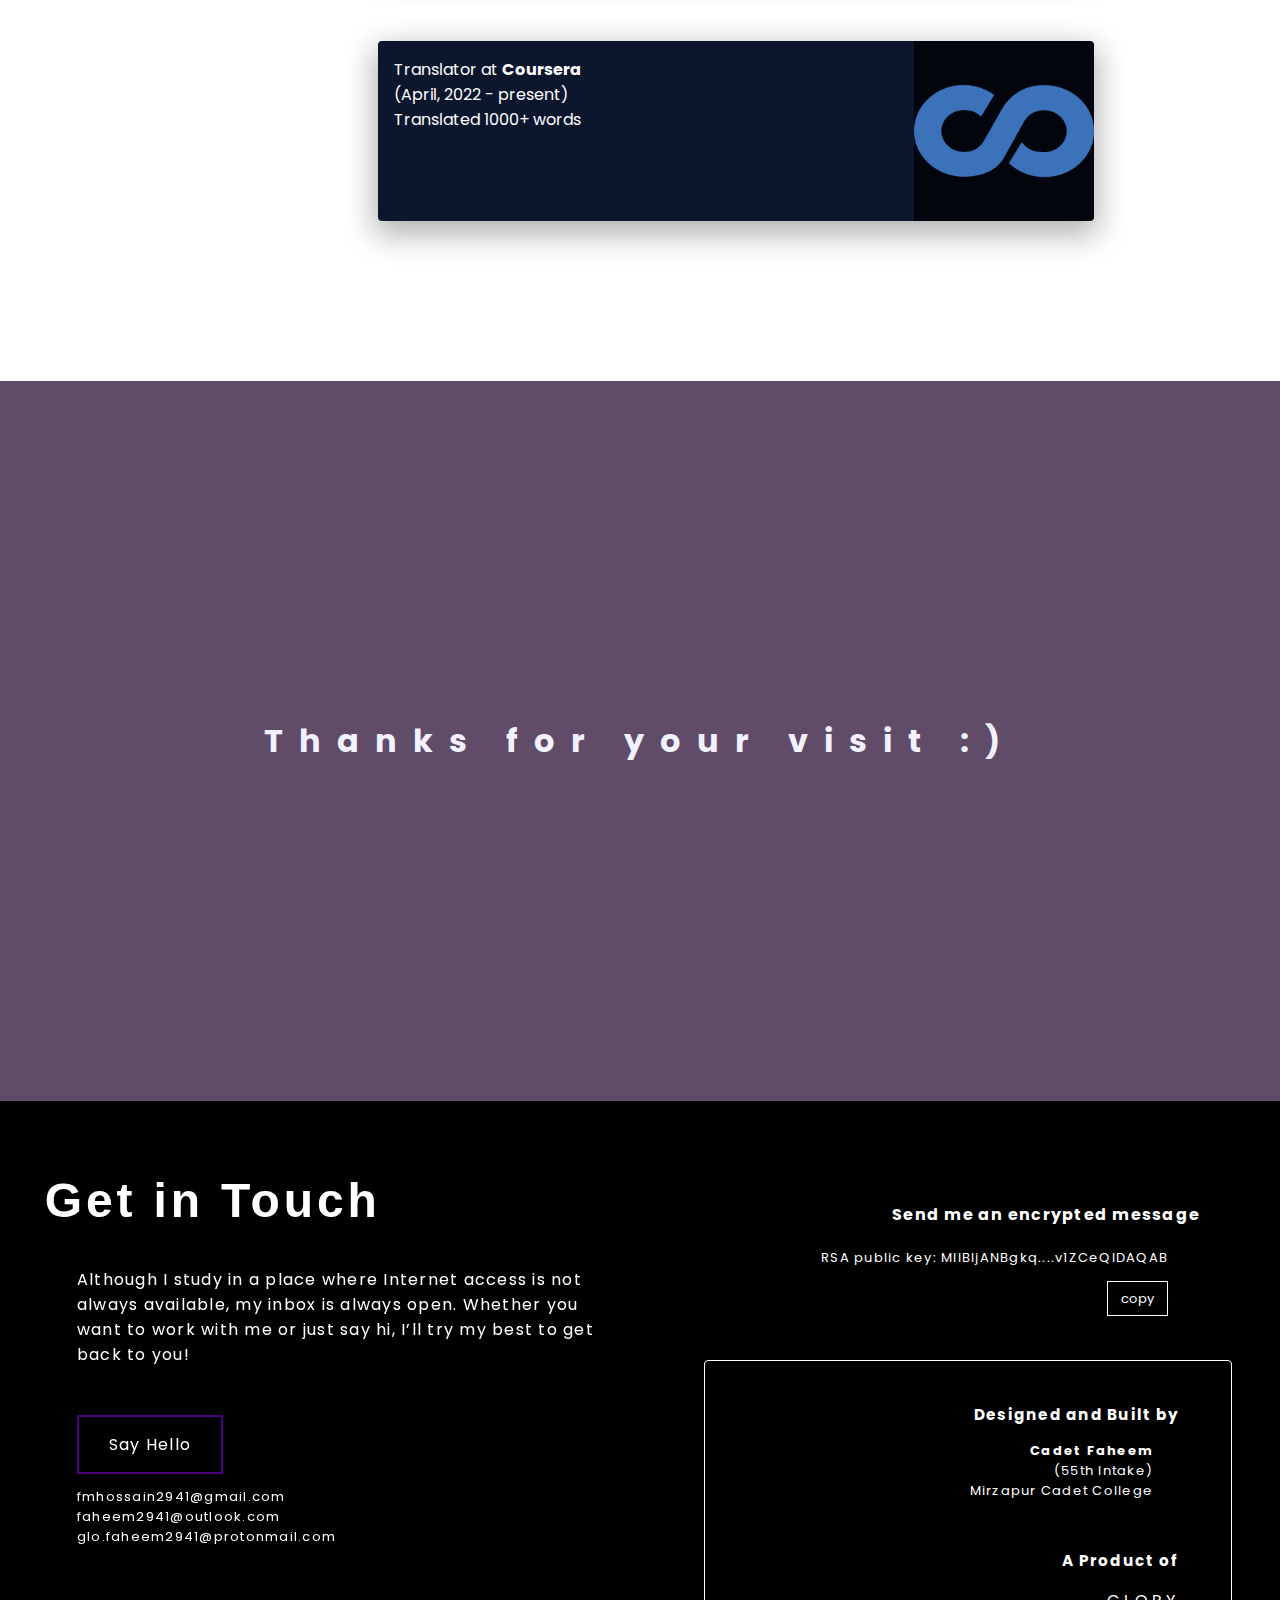
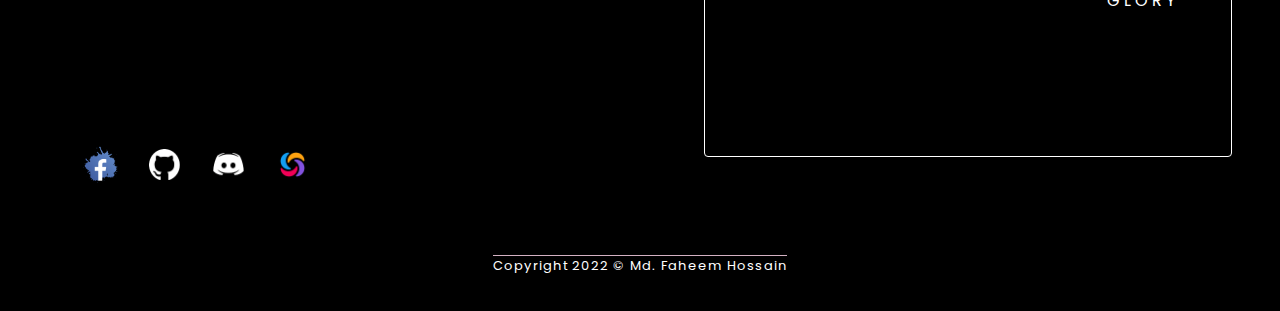
==== commit bc0261d9: "Update index.html" ====
--- a/index.html
+++ b/index.html
@@ -224,7 +224,7 @@
 <div id=socialmedia>
 <a href=https://www.facebook.com/faheemhossain.41/ target=_blank rel="noopener noreferrer"><div style="background-image:url(img/home/facebook.png);background-size:90% 90%"></div></a>
 <a href=https://github.com/Faheem41 target=_blank rel="noopener noreferrer"><div style=background-image:url(img/home/github.png)></div></a>
-<a href=https://www.facebook.com/faheemhossain.41/ target=_blank rel="noopener noreferrer"><div style=background-image:url(img/home/discord.png)></div></a>
+<a href=https://discord.com/channels/963841918968672336/963841918968672341 target=_blank rel="noopener noreferrer"><div style=background-image:url(img/home/discord.png)></div></a>
 <a href=https://www.sololearn.com/profile/15197992 target=_blank rel="noopener noreferrer"><div style=background-image:url(img/home/sololearn.png)></div></a>
 </div>
 </div>
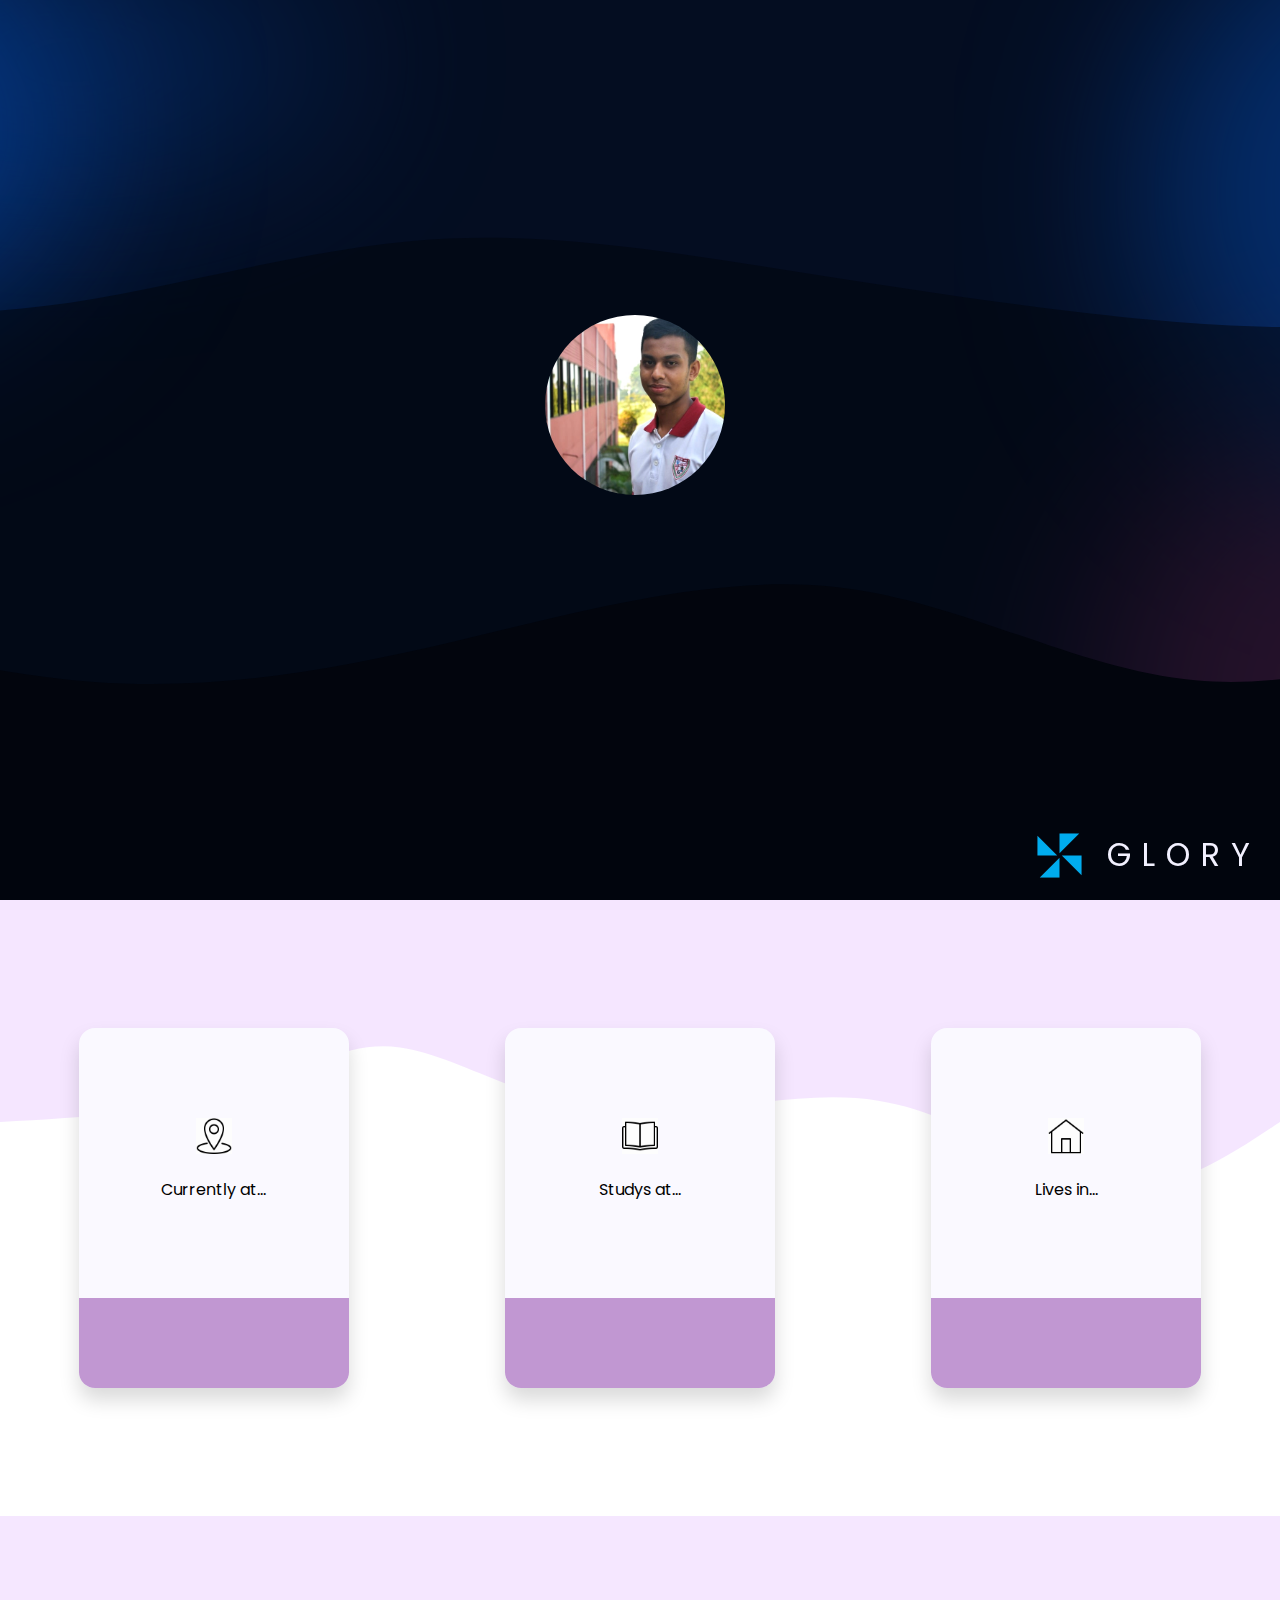
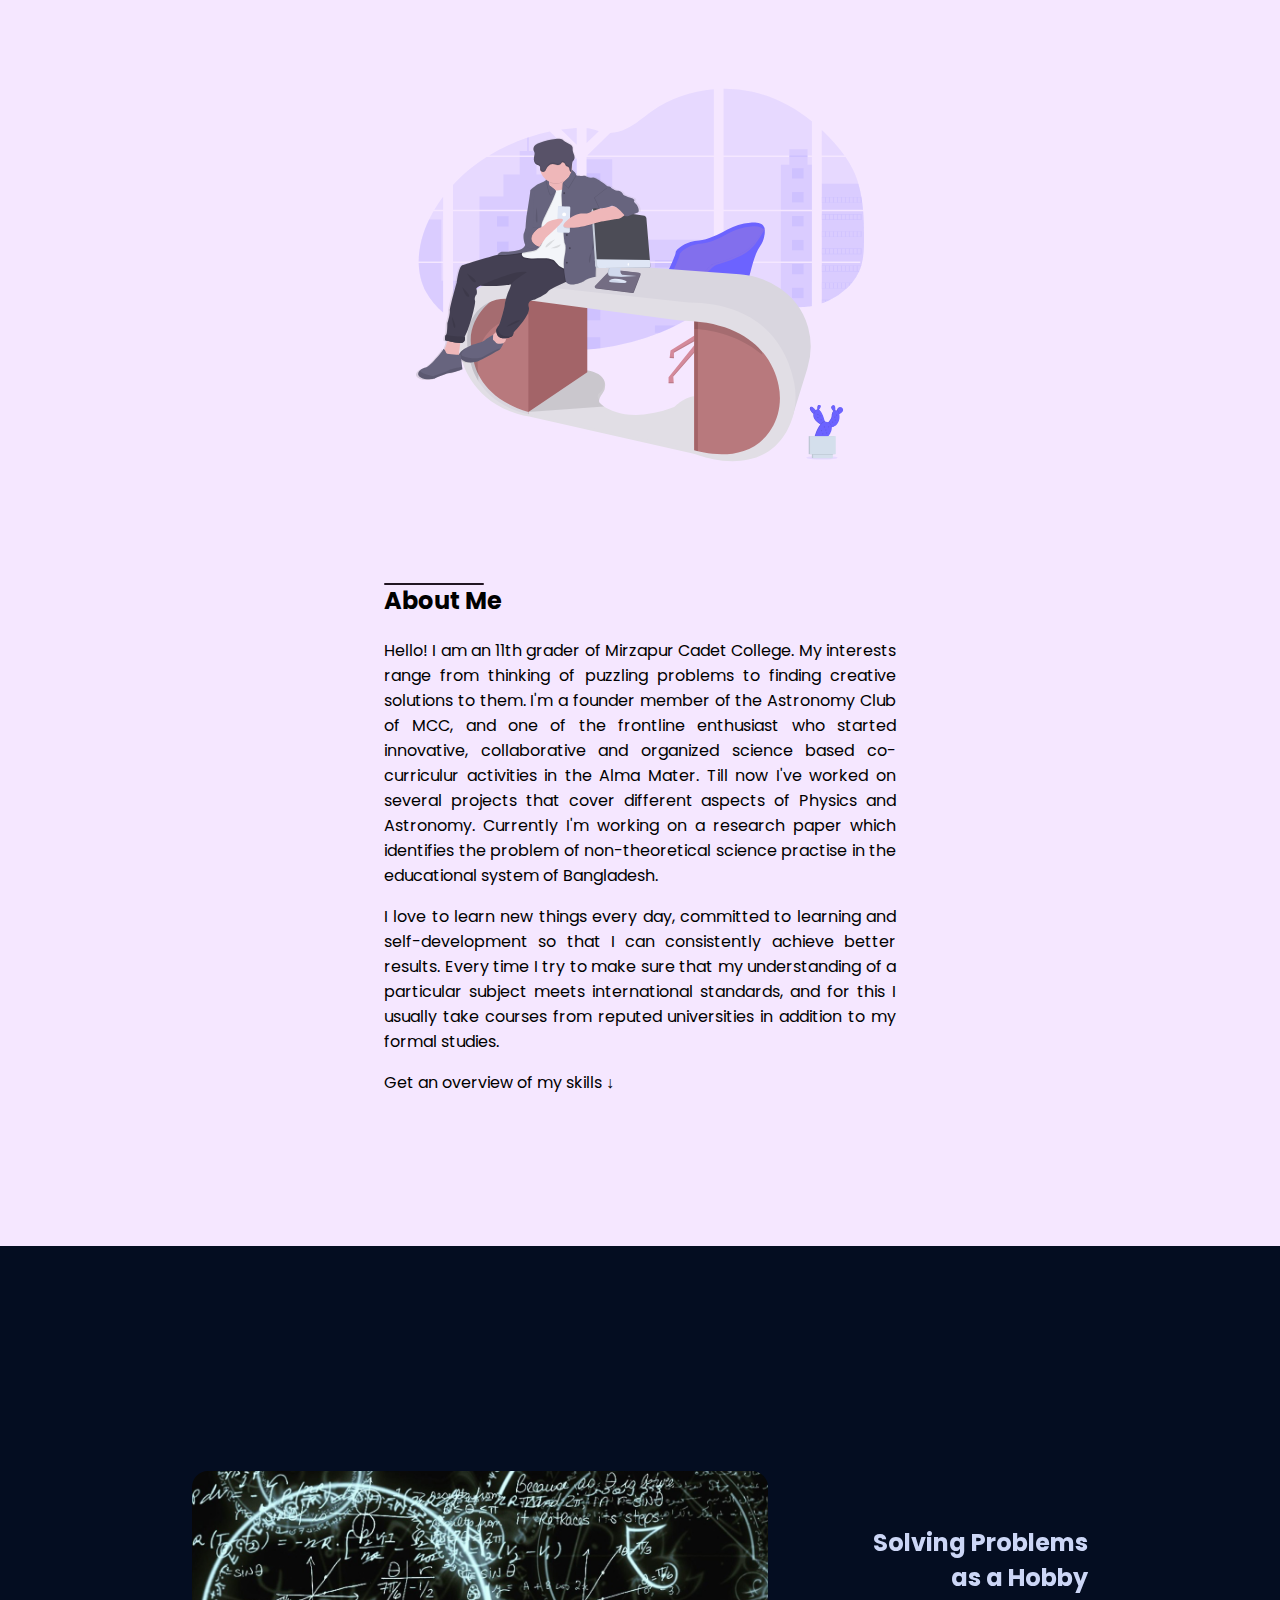
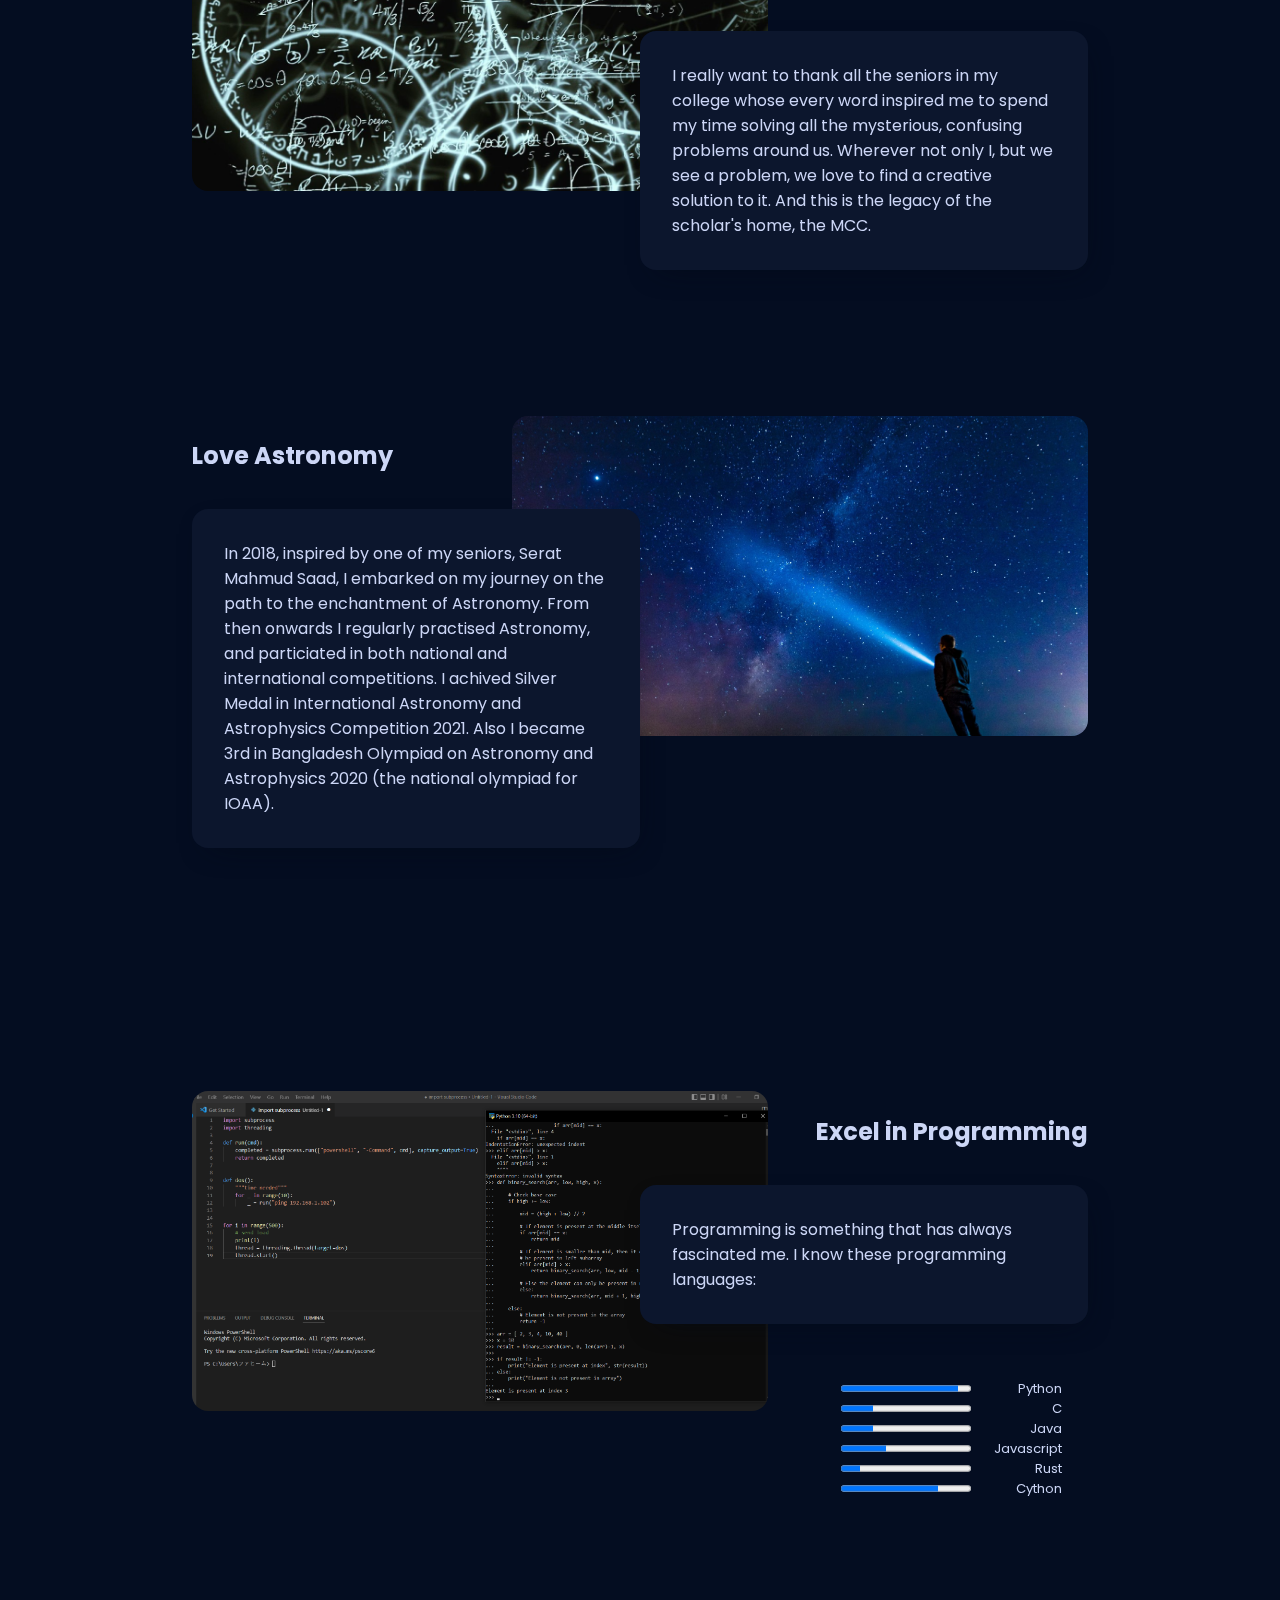
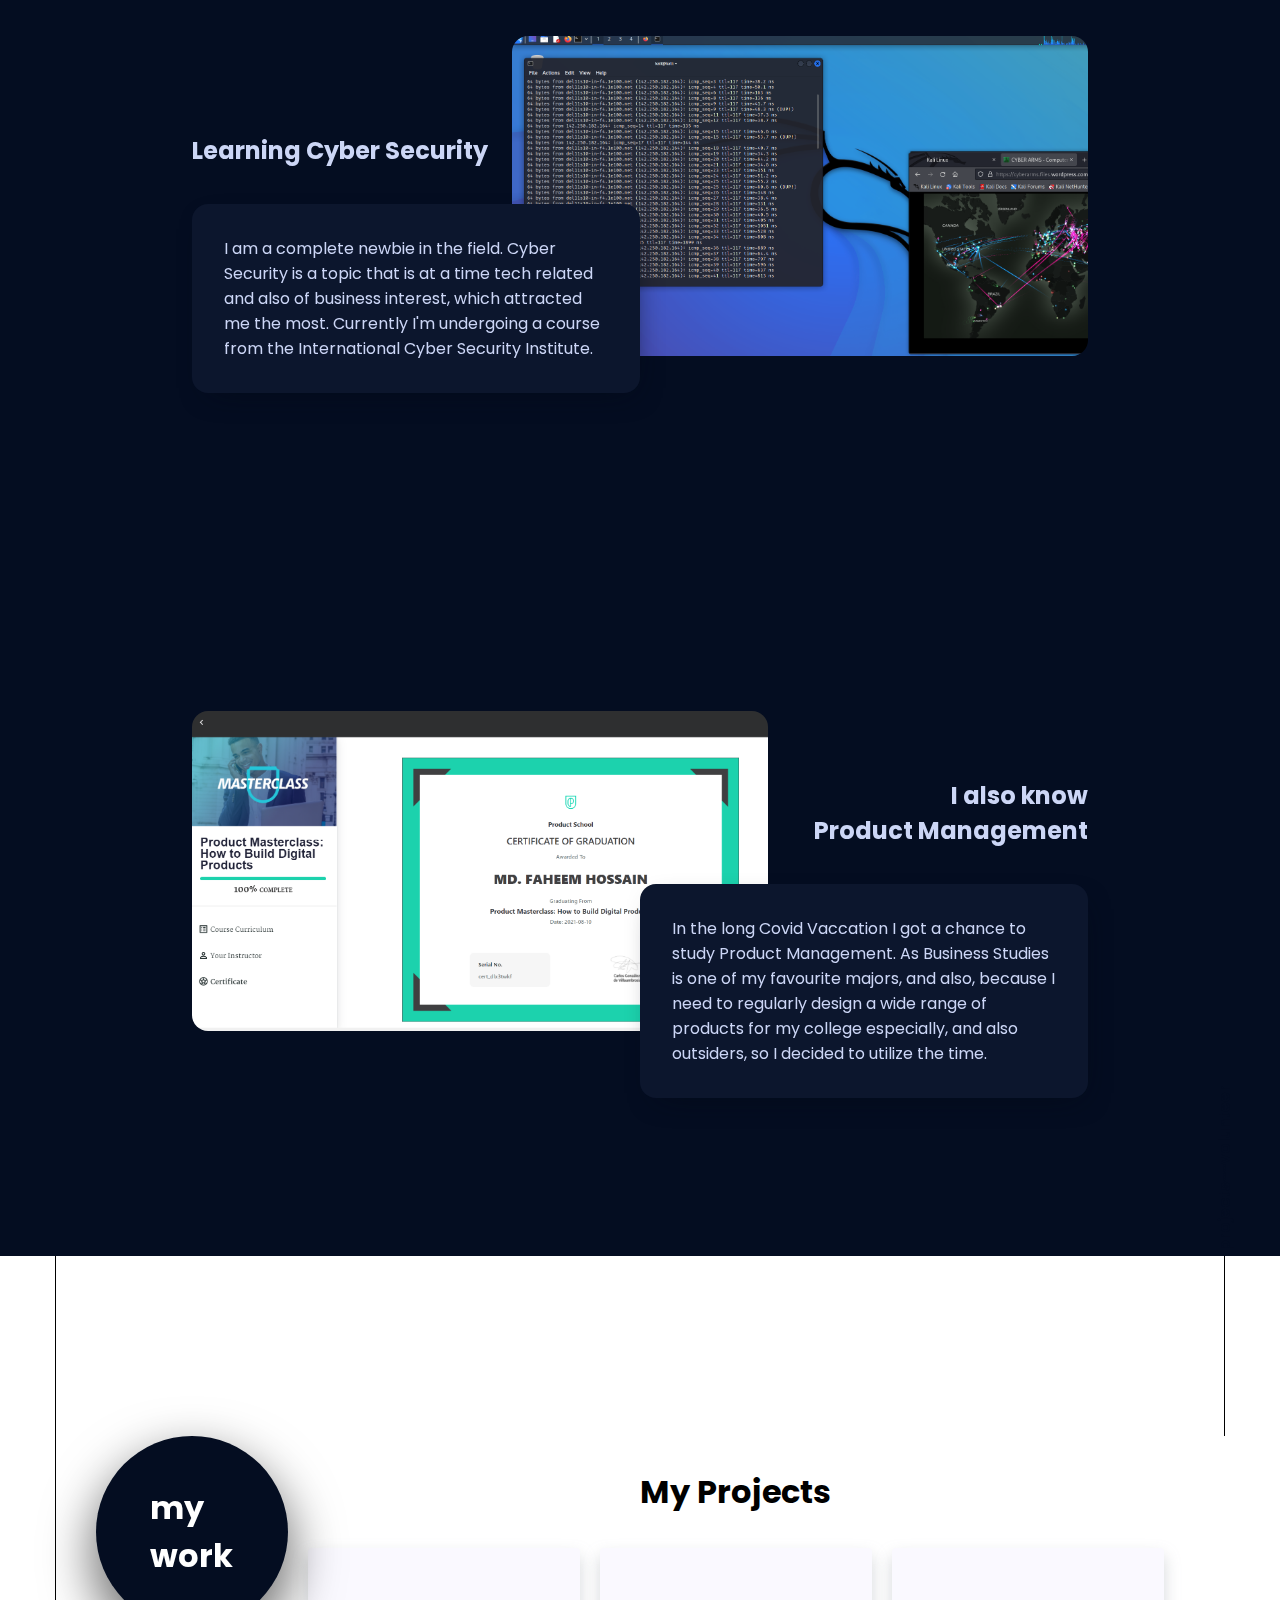
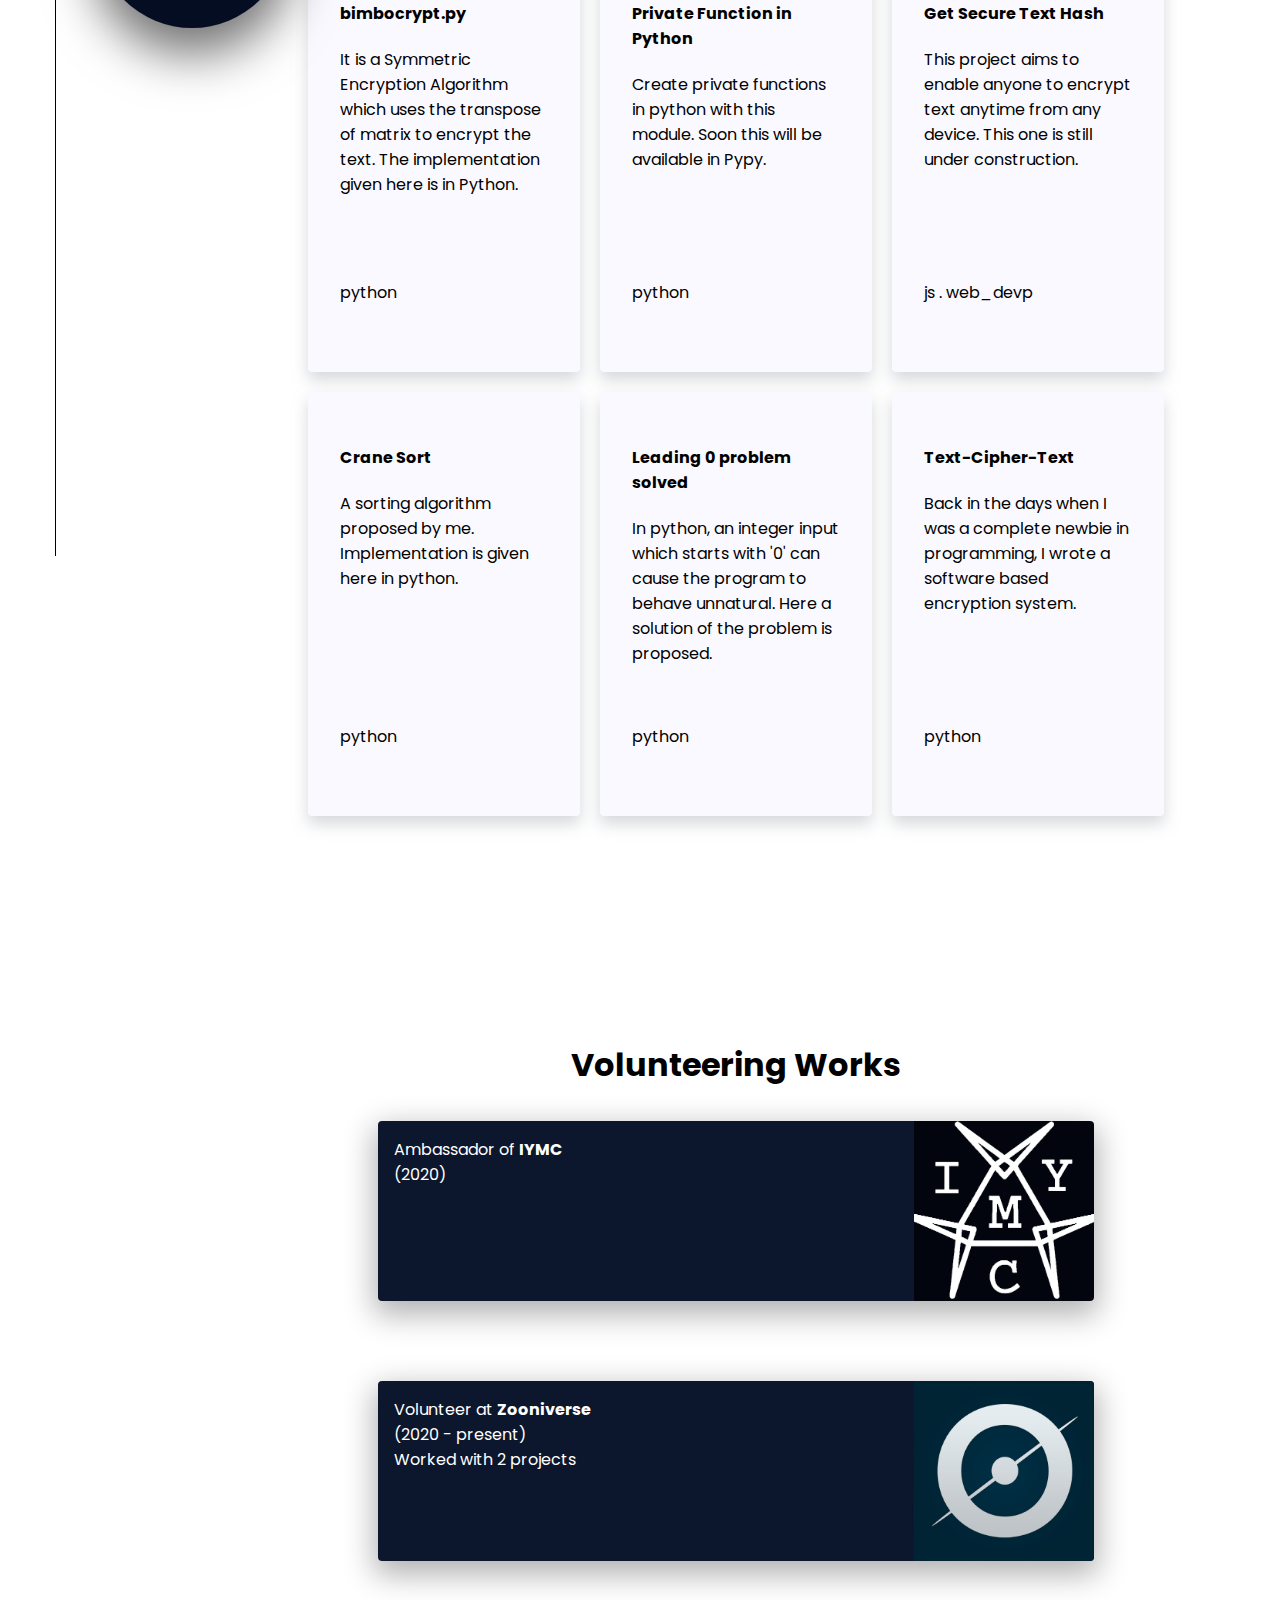
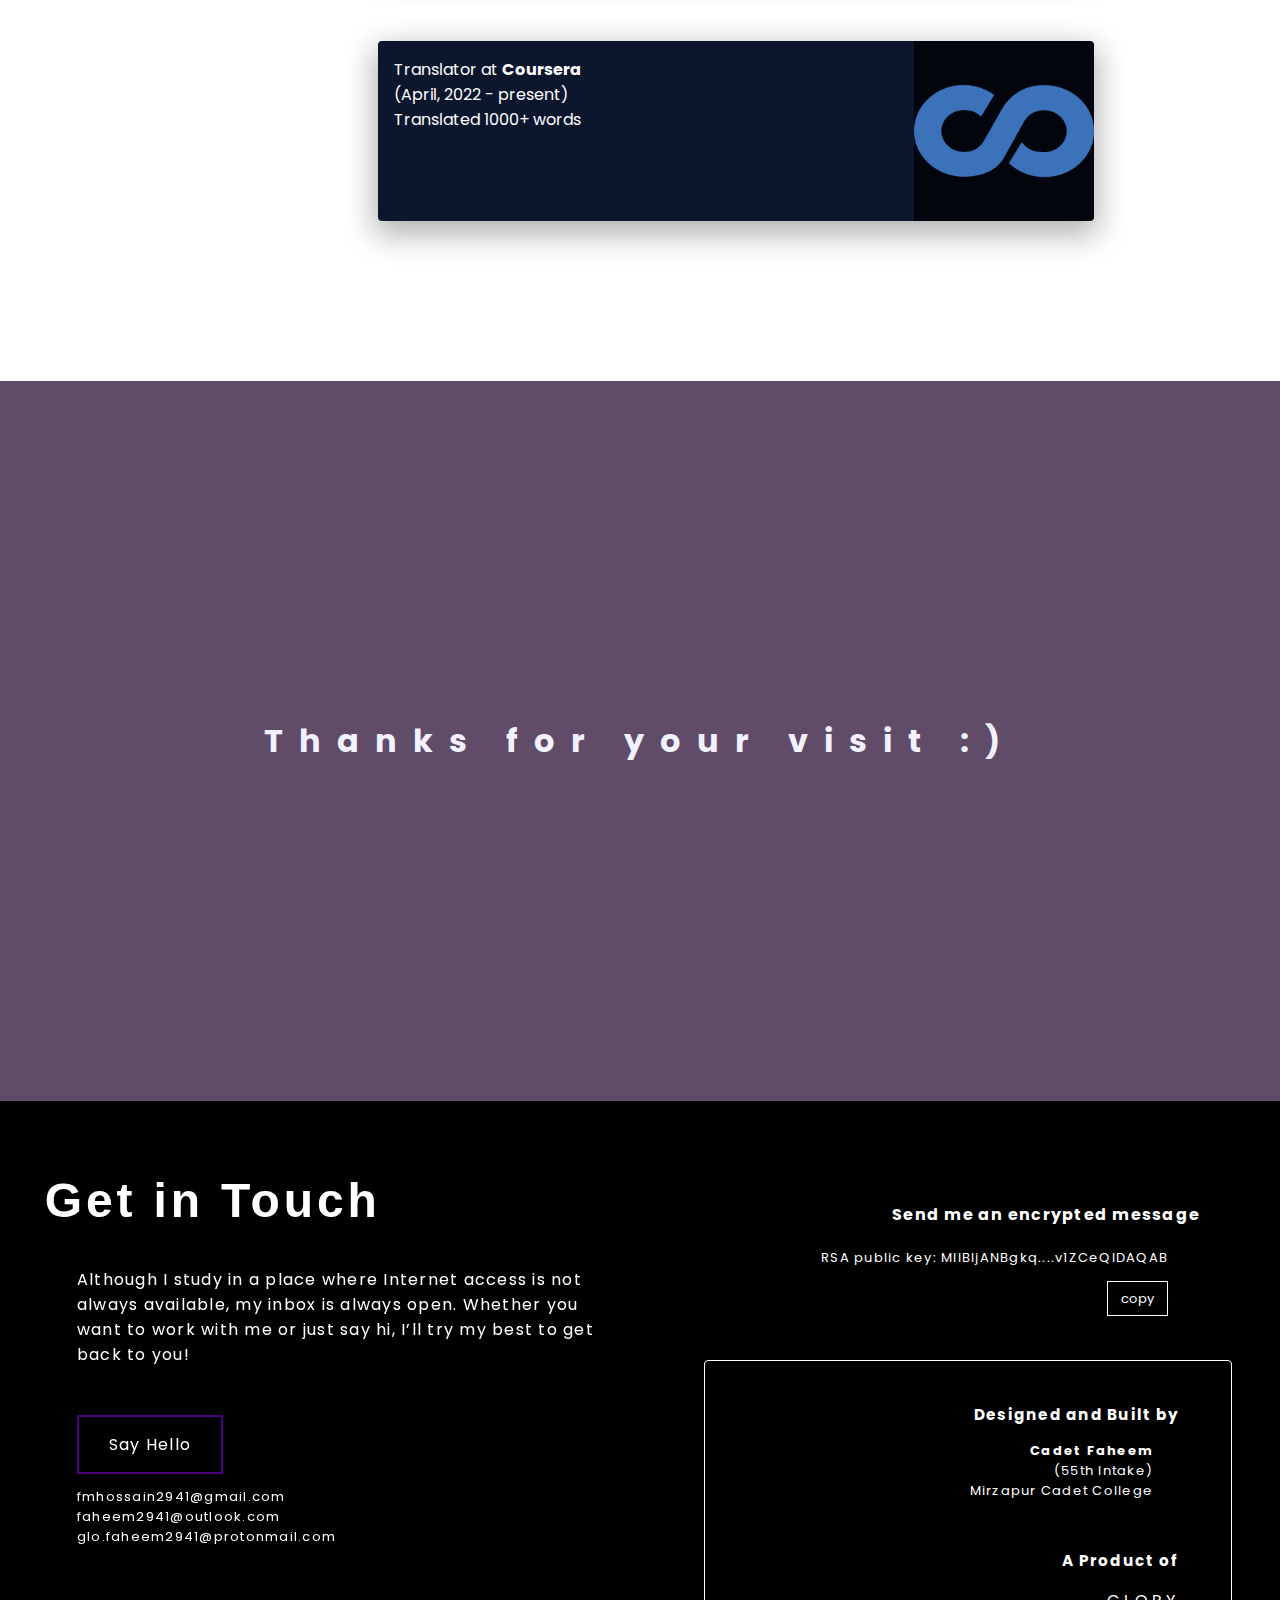
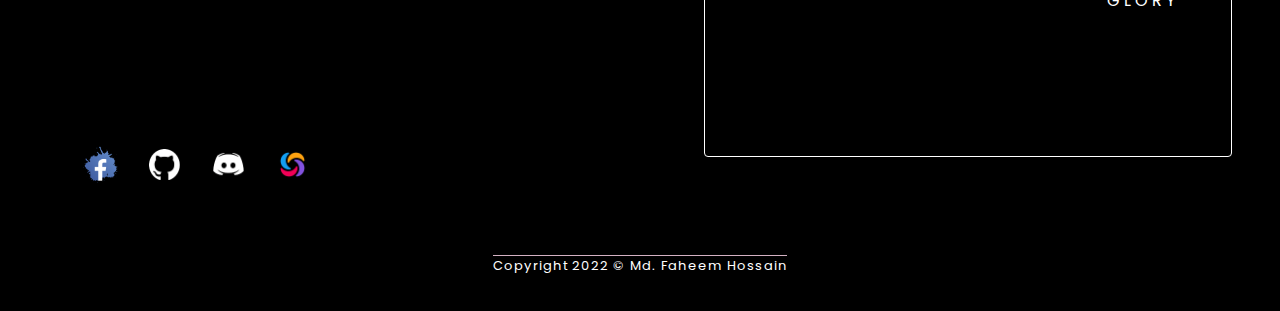
==== commit 62cfeccd: "Update index.html" ====
--- a/index.html
+++ b/index.html
@@ -60,7 +60,7 @@
 <img src=img/home/status.gif alt="gif showing status">
 <p>Currently at...</p>
 <div>
-<p>Currently at<br><b>Gazirchat, Savar</b><br>(Ramadhan Vacation)</p>
+<p>Currently at<br><b>MCC, Tangail</b><br>(2nd term 1st phase)</p>
 <p>Current Status: Active</p>
 </div>
 </div>
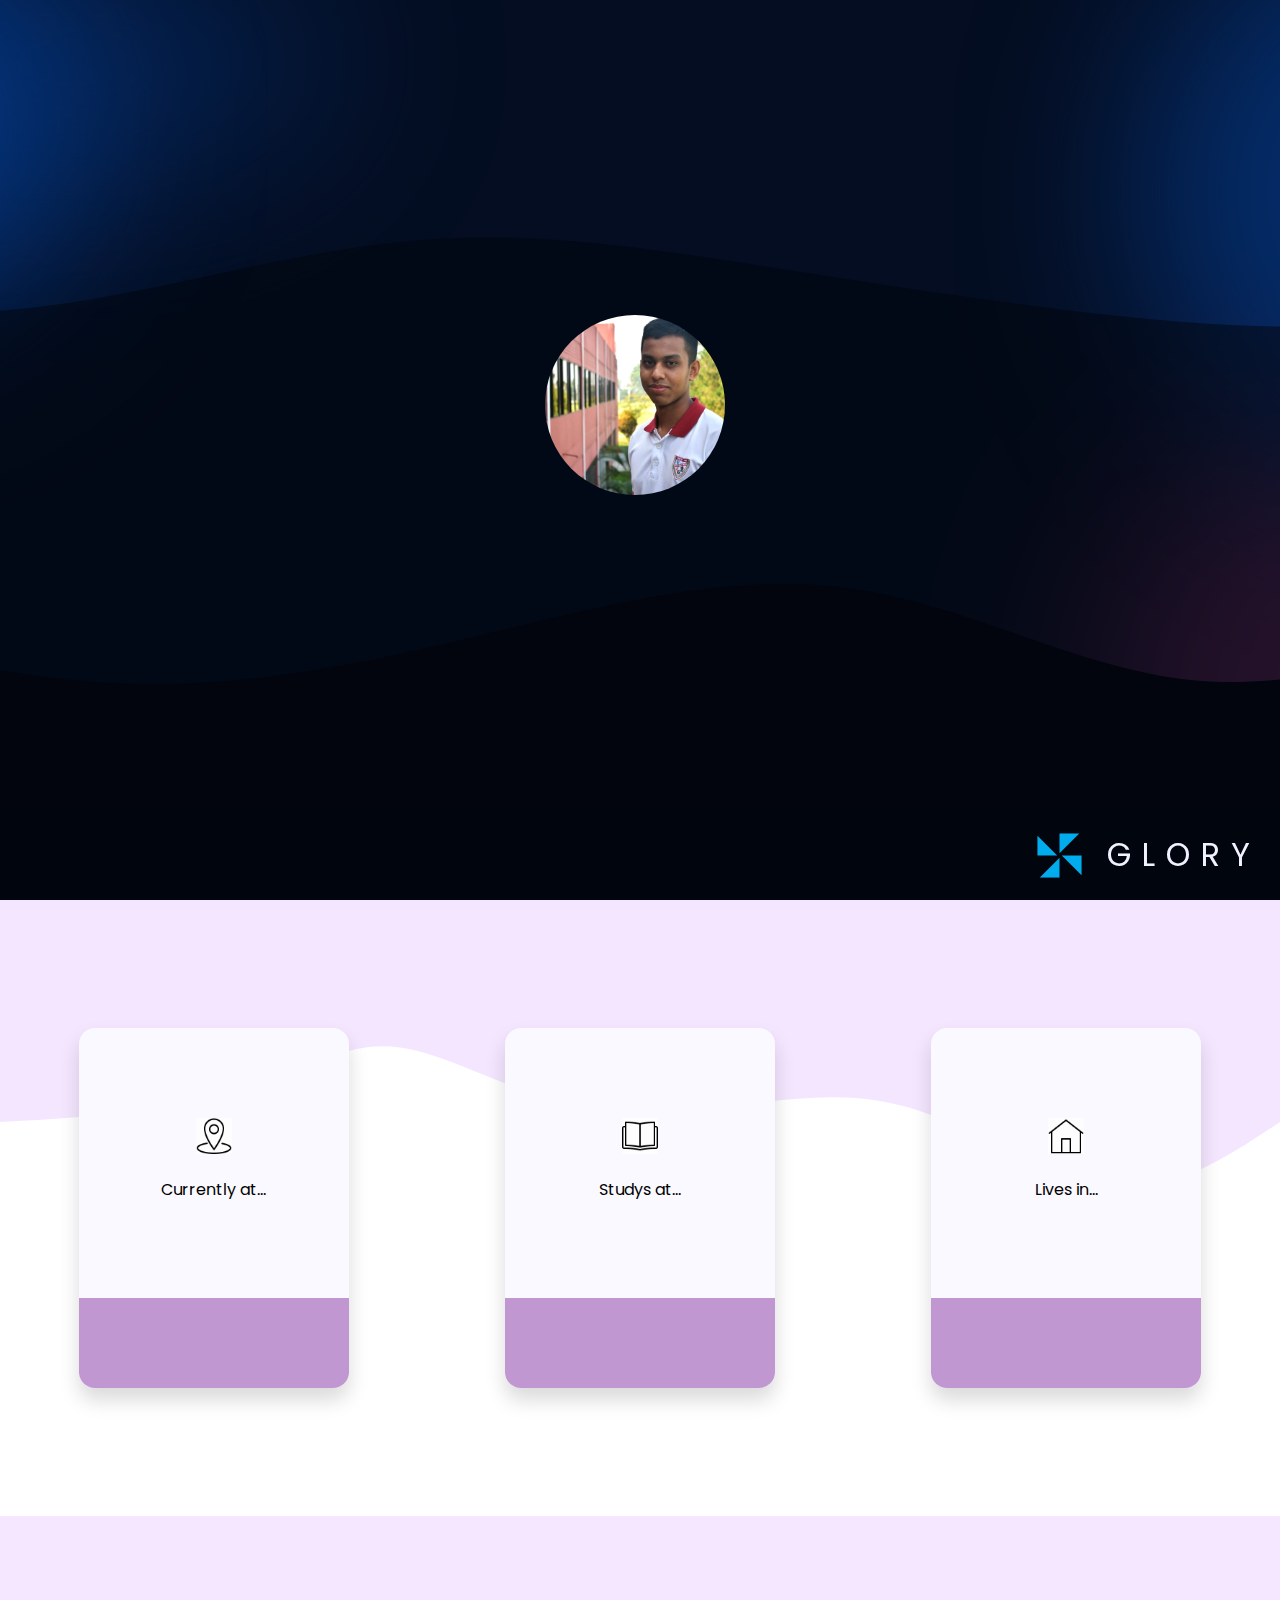
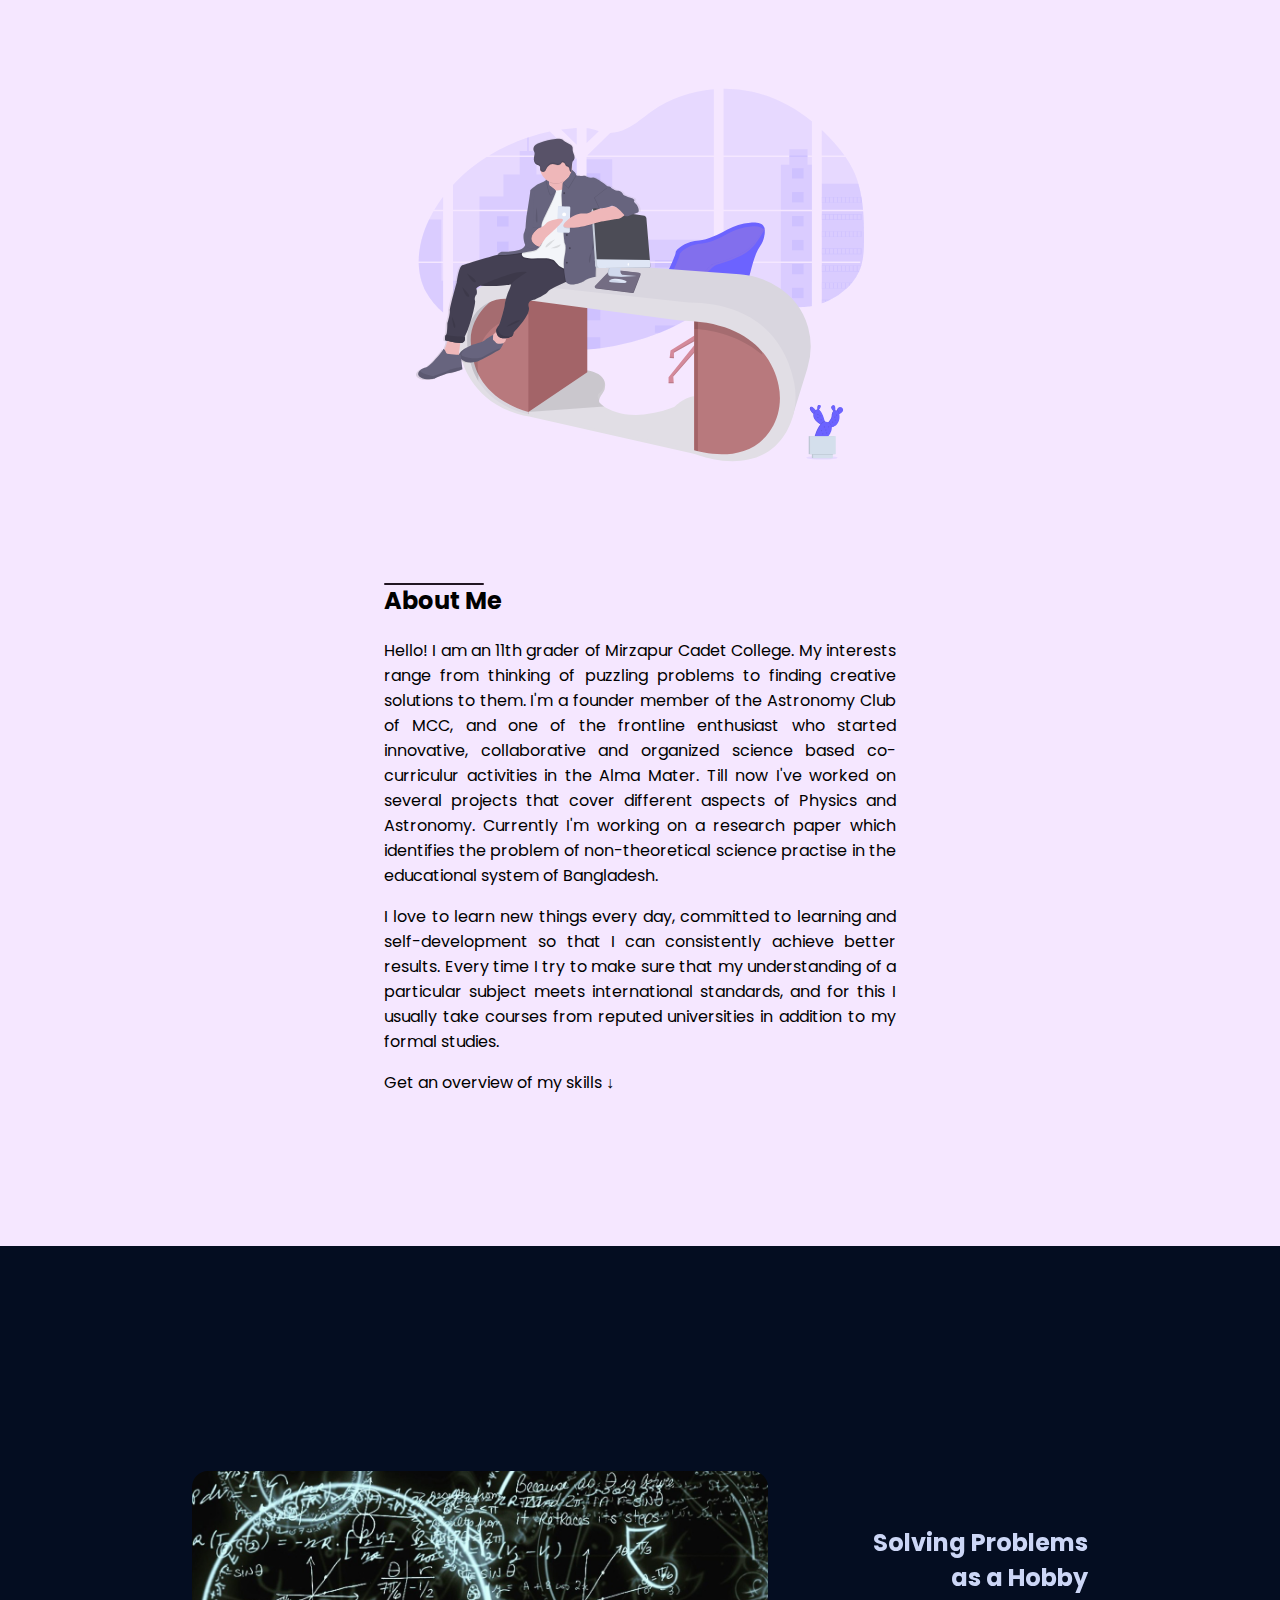
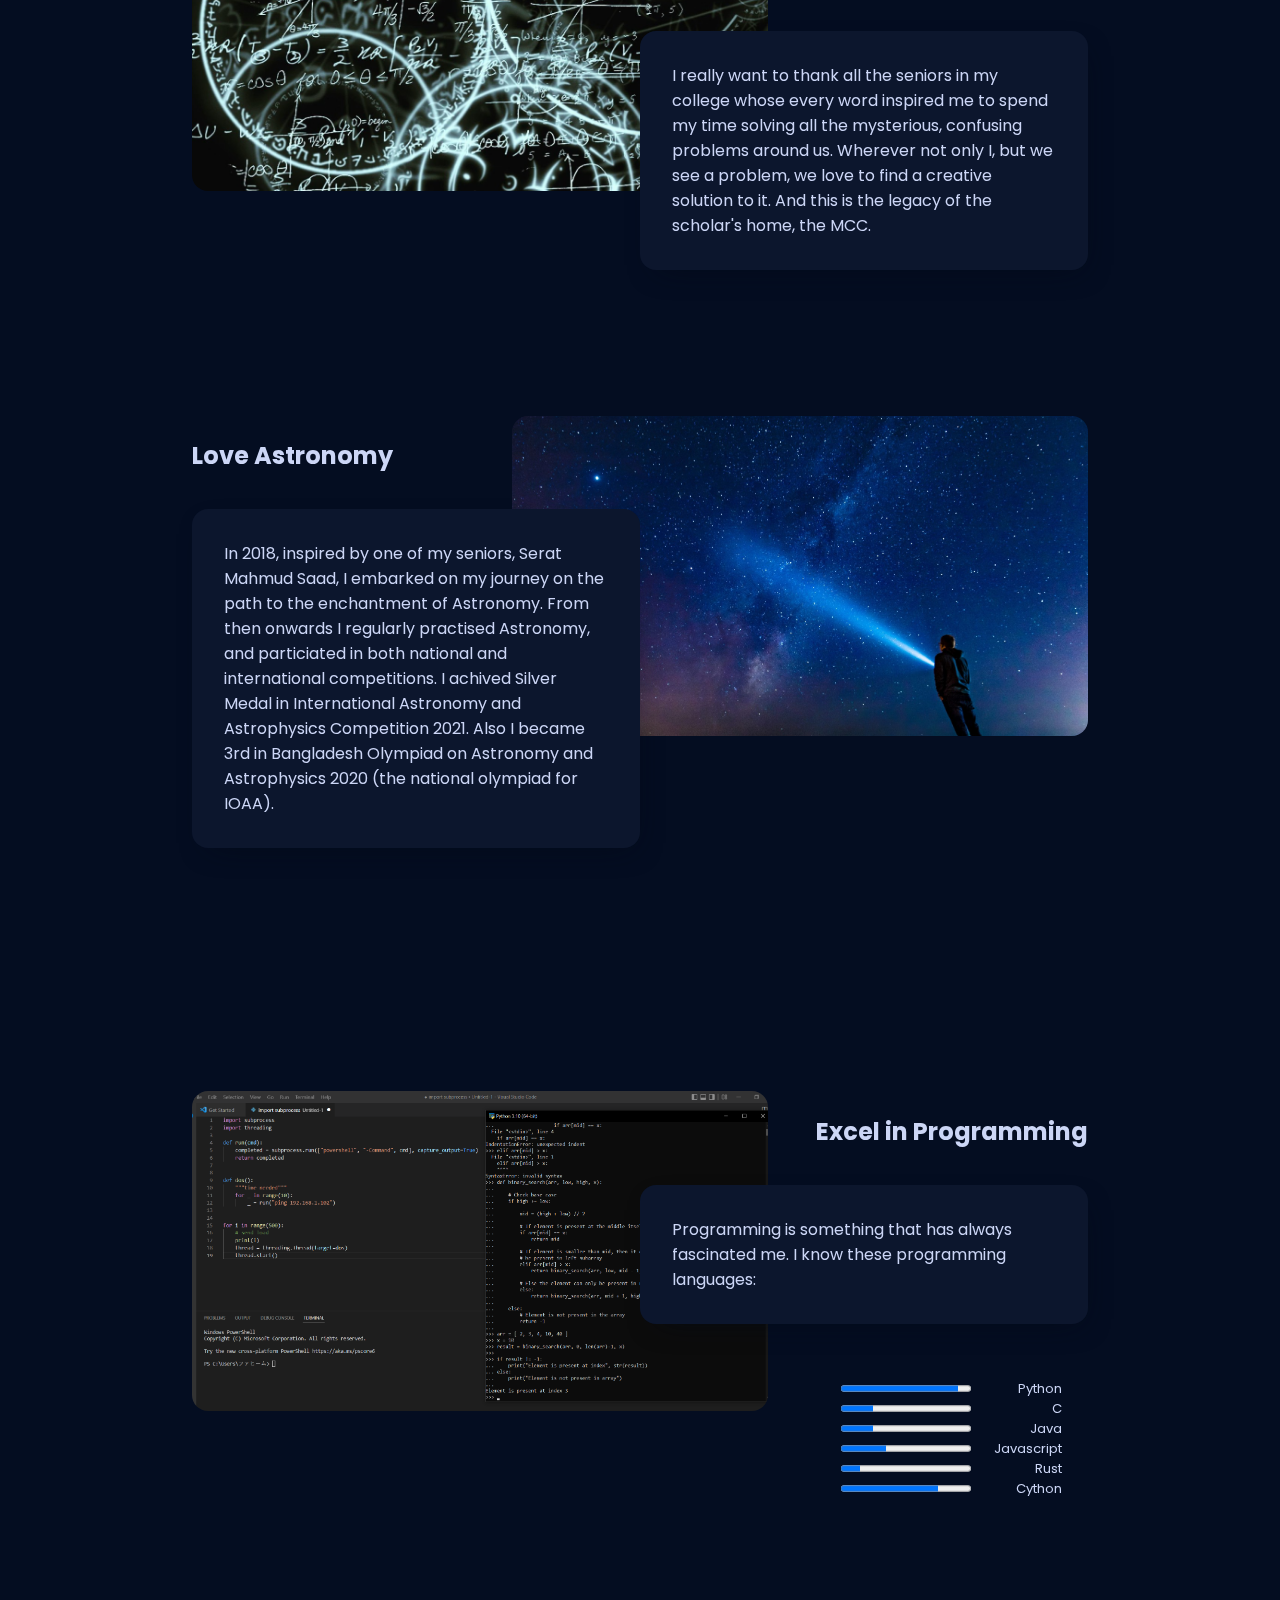
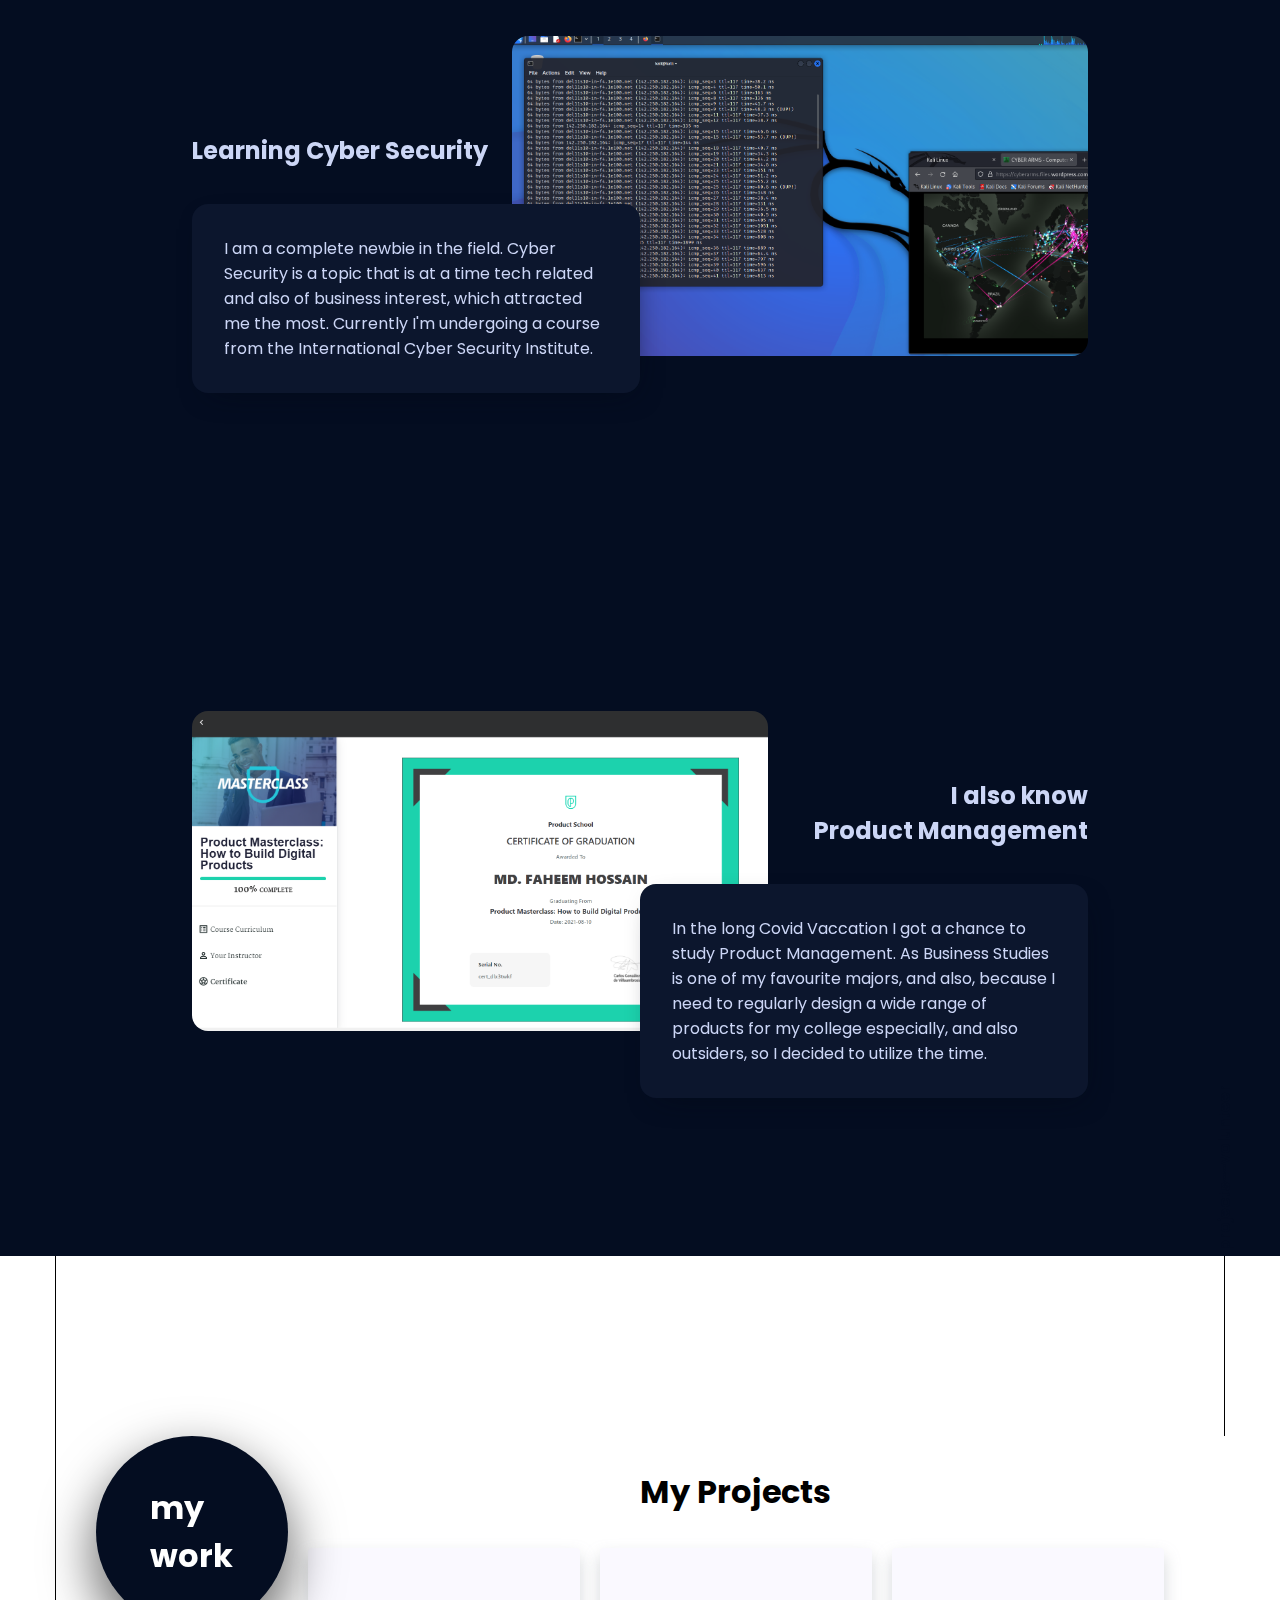
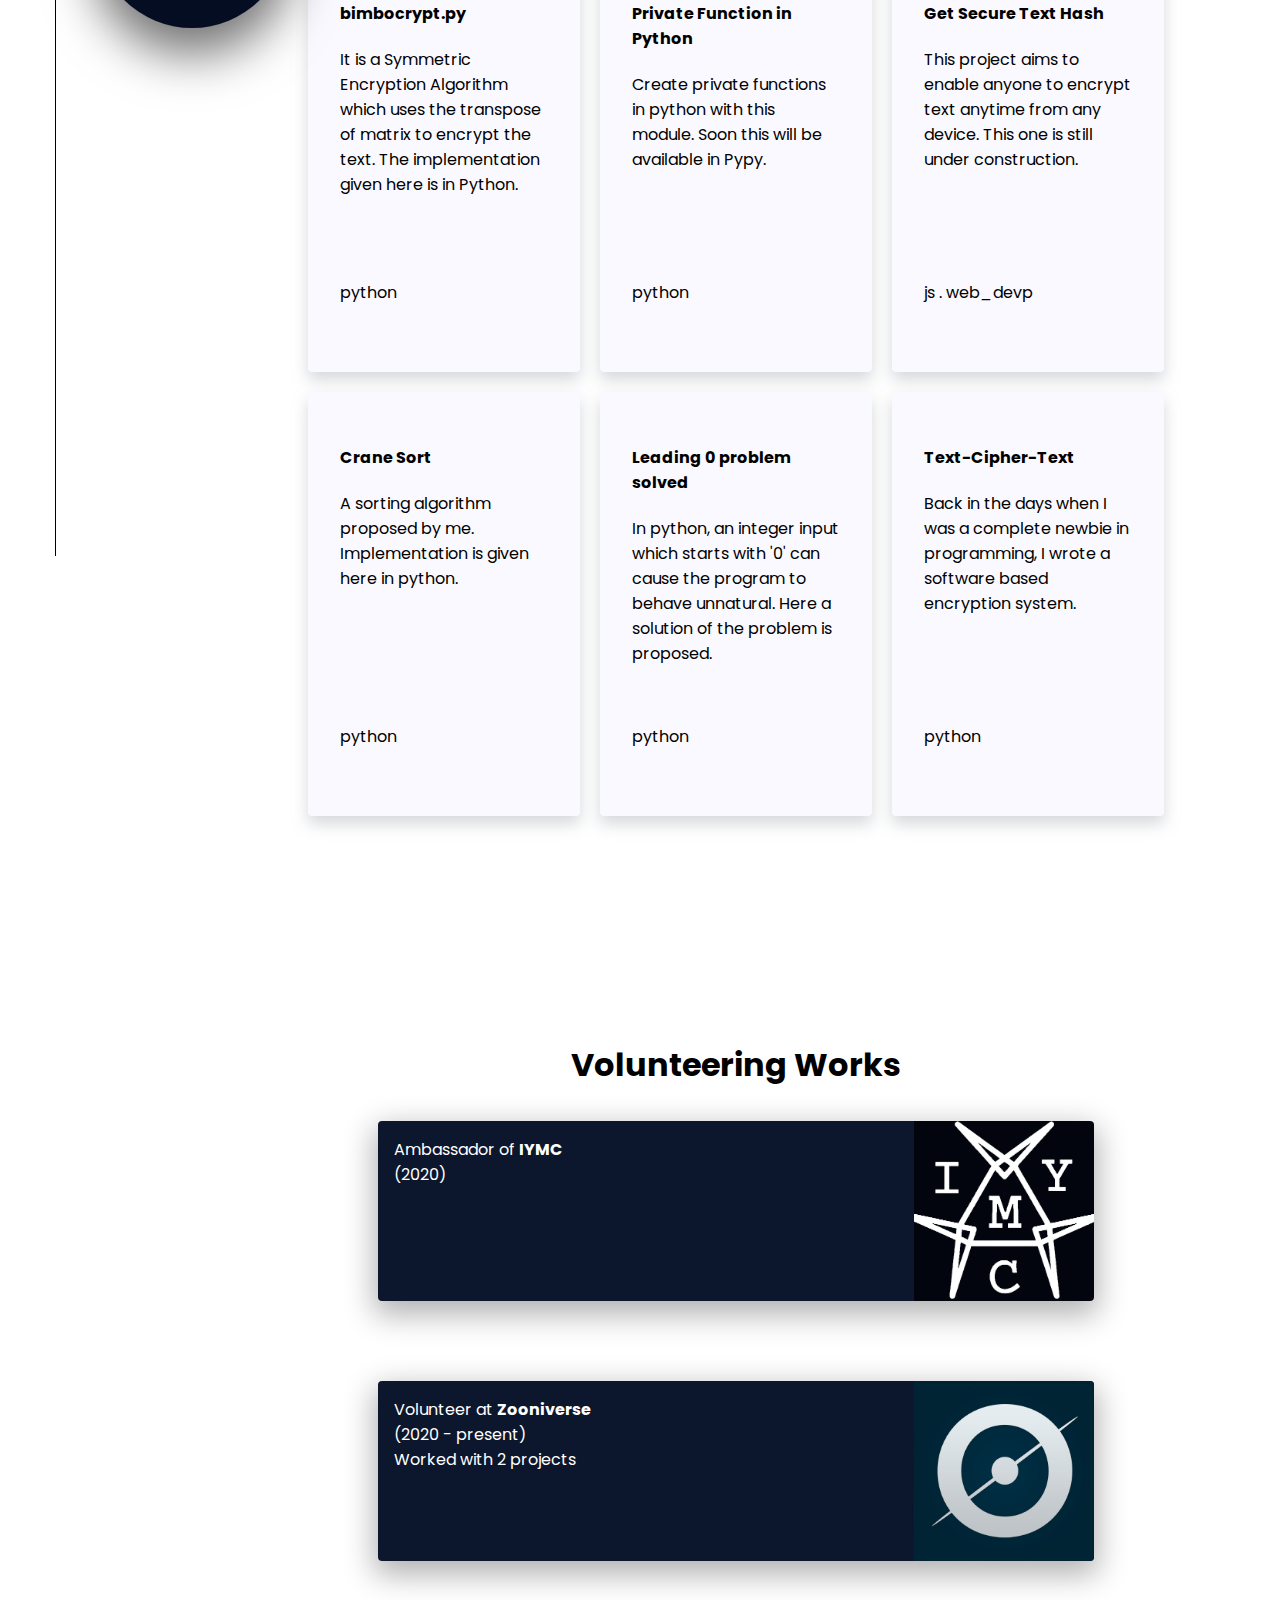
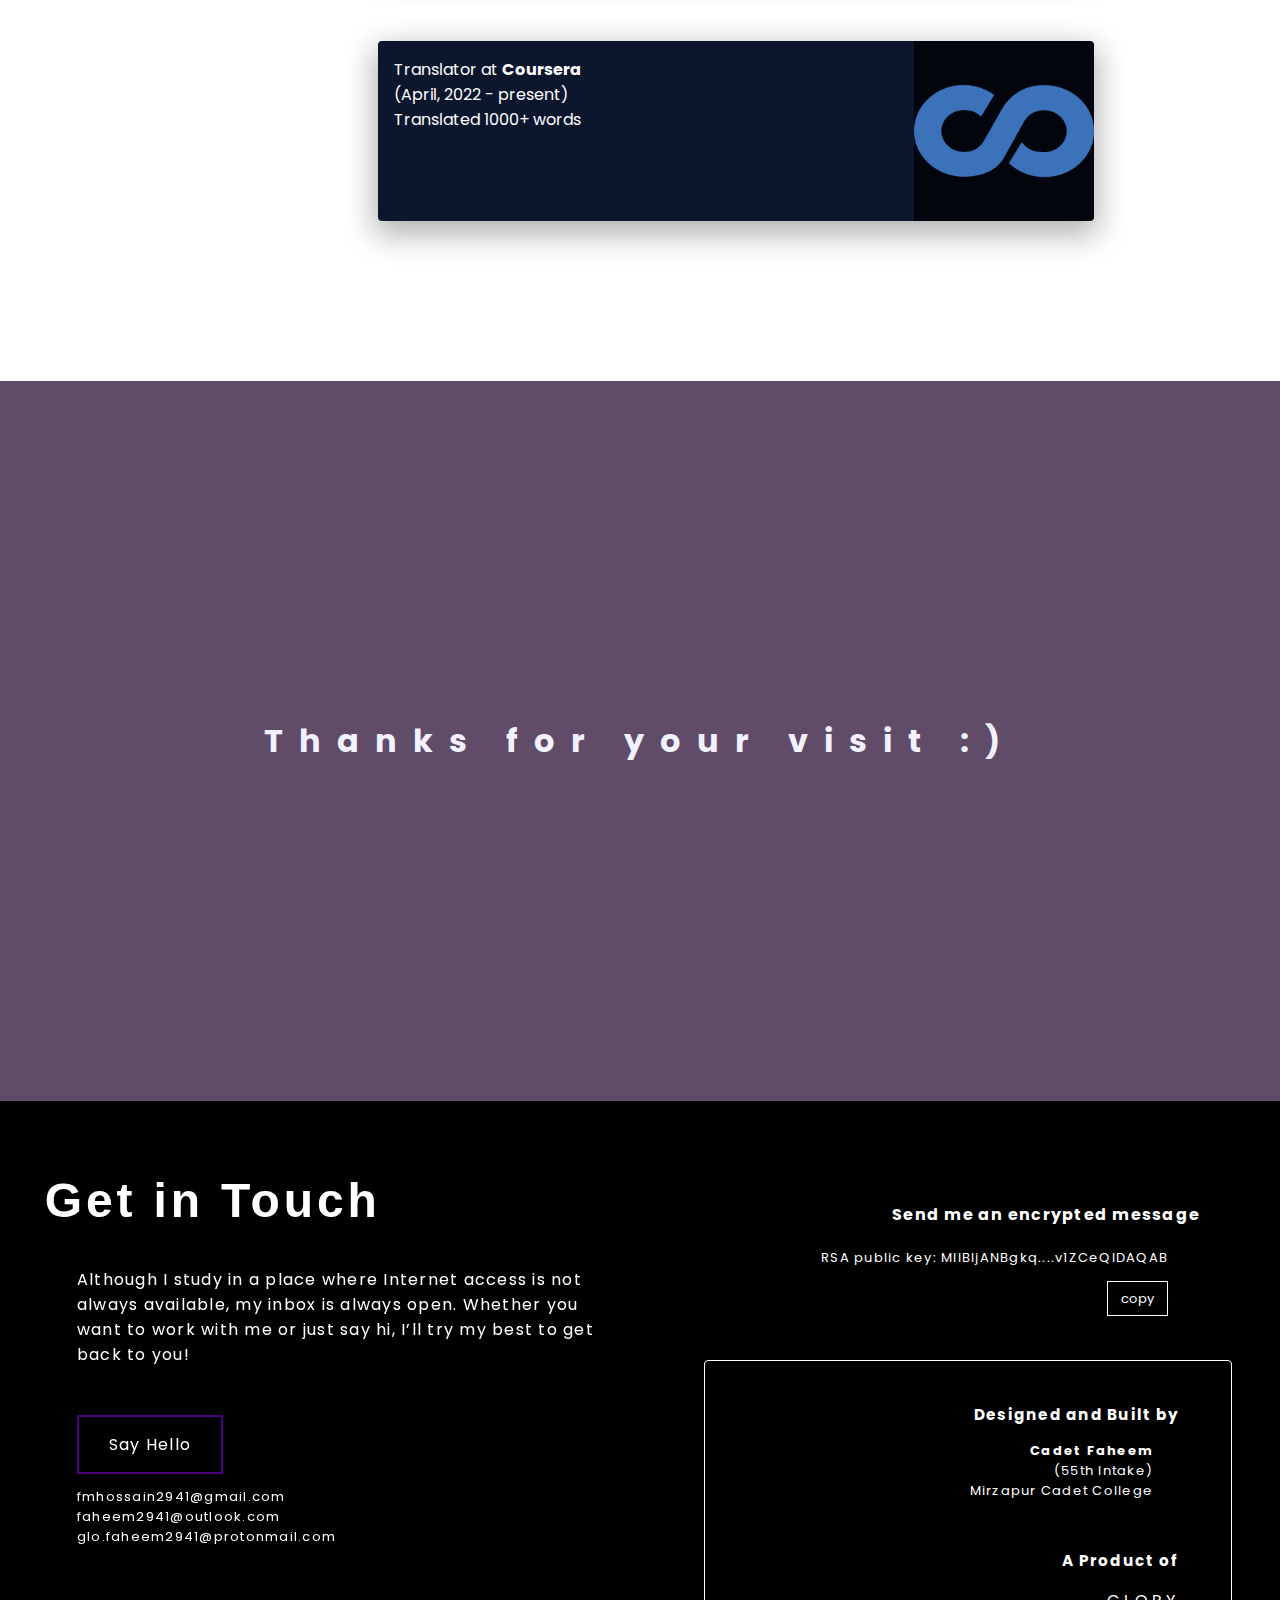
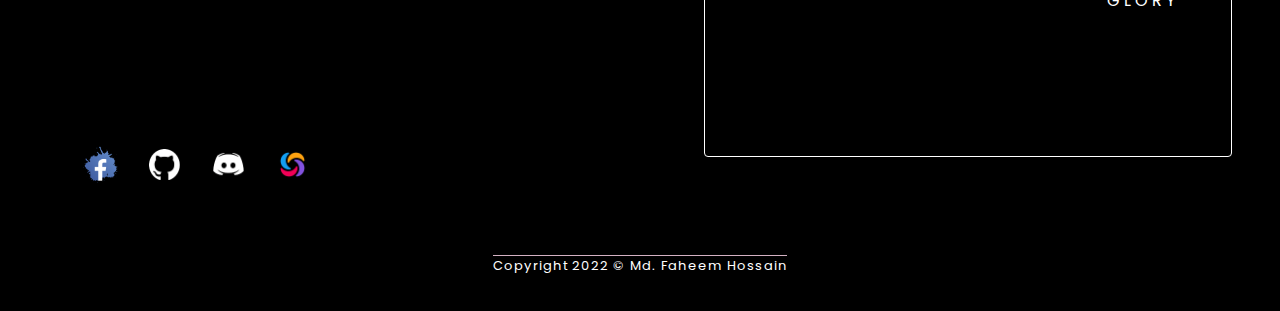
==== commit 5a2a1081: "Update index.html" ====
--- a/index.html
+++ b/index.html
@@ -61,7 +61,7 @@
 <p>Currently at...</p>
 <div>
 <p>Currently at<br><b>MCC, Tangail</b><br>(2nd term 1st phase)</p>
-<p>Current Status: Active</p>
+<p>Current Status: Inactive</p>
 </div>
 </div>
 <div class=box>
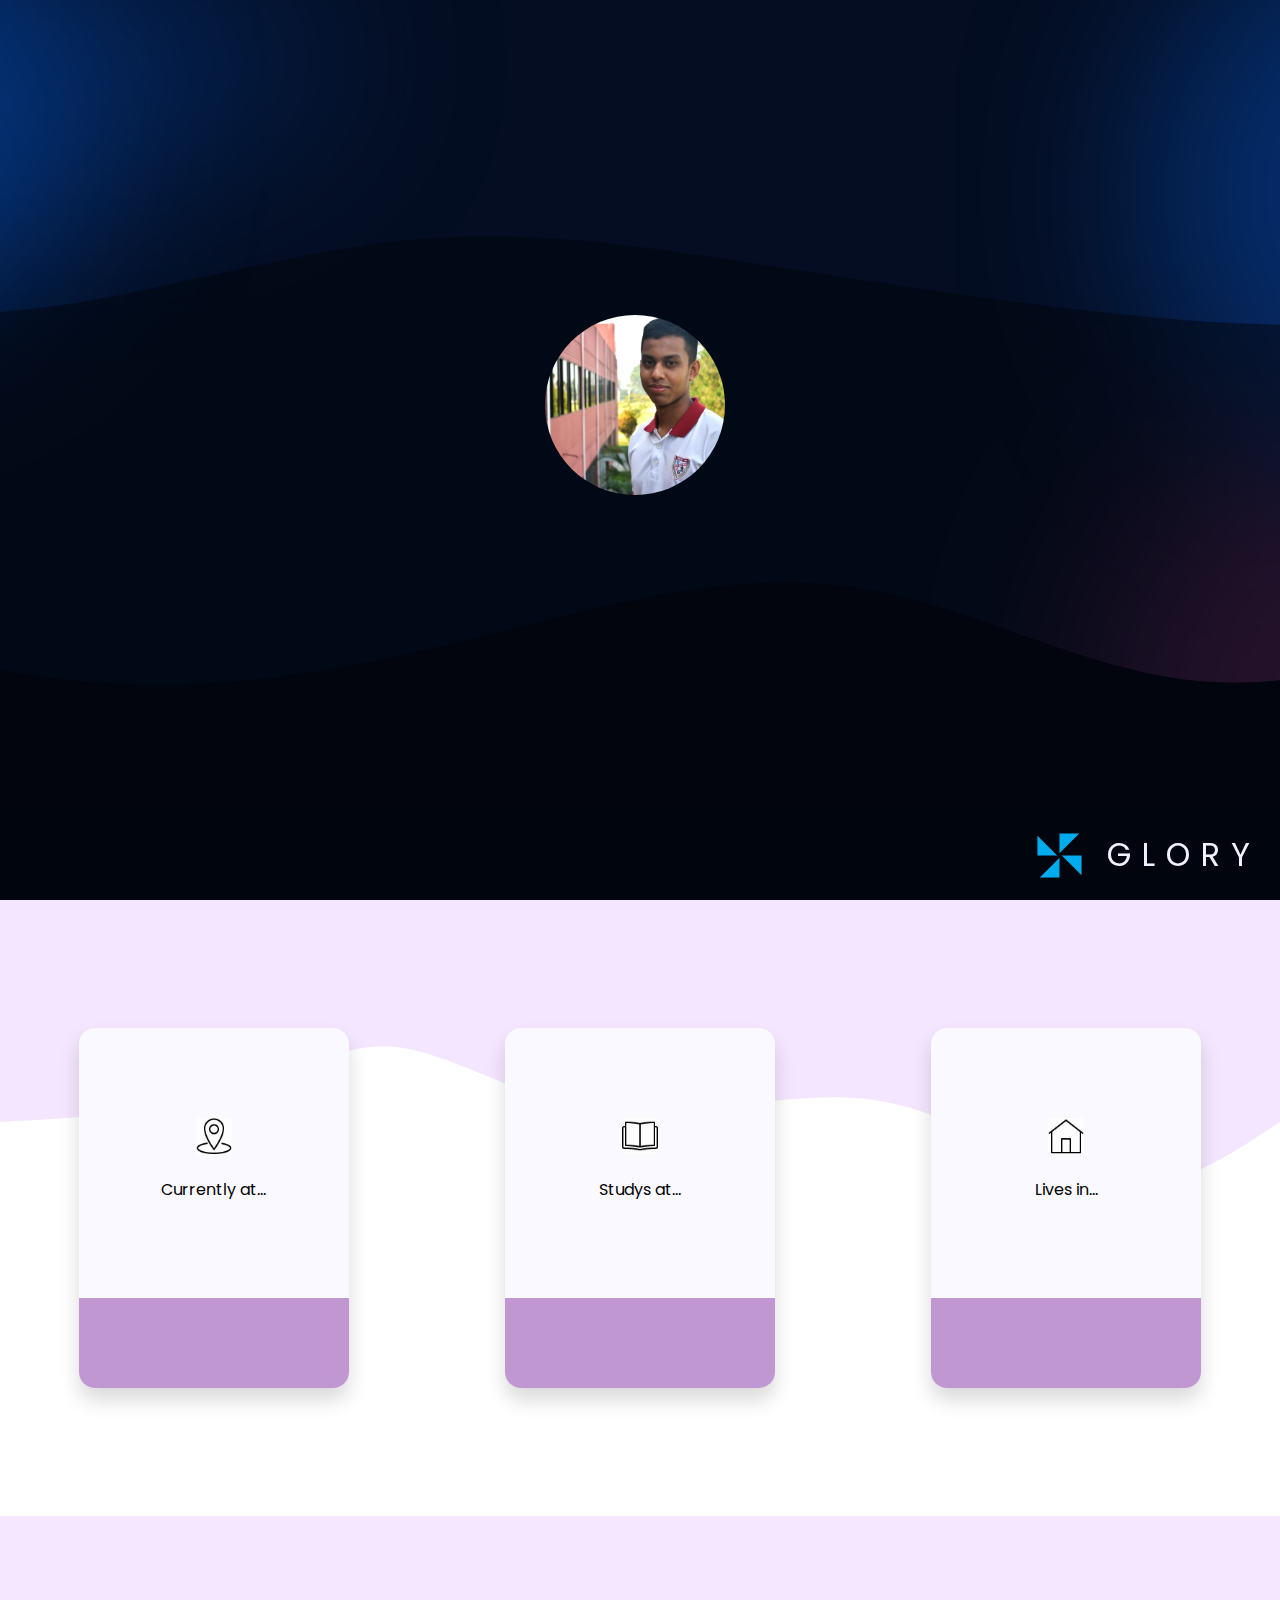
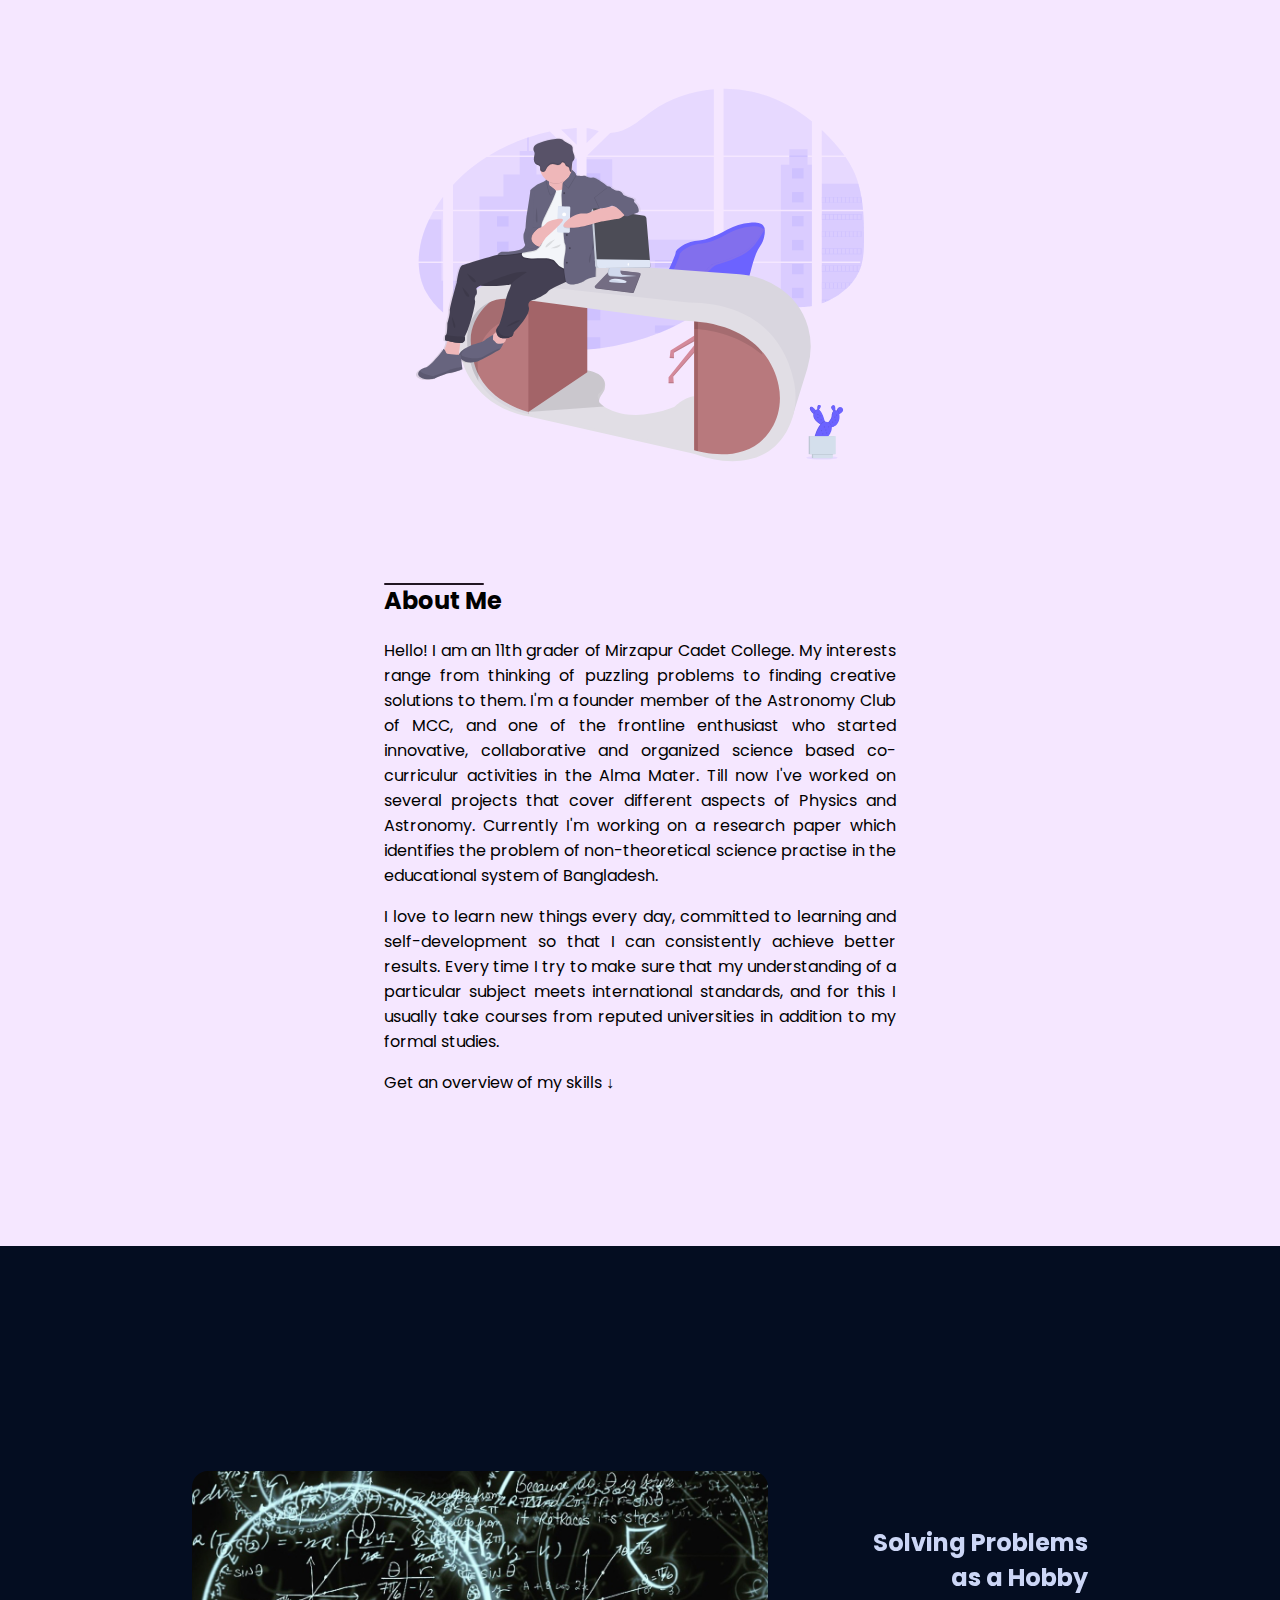
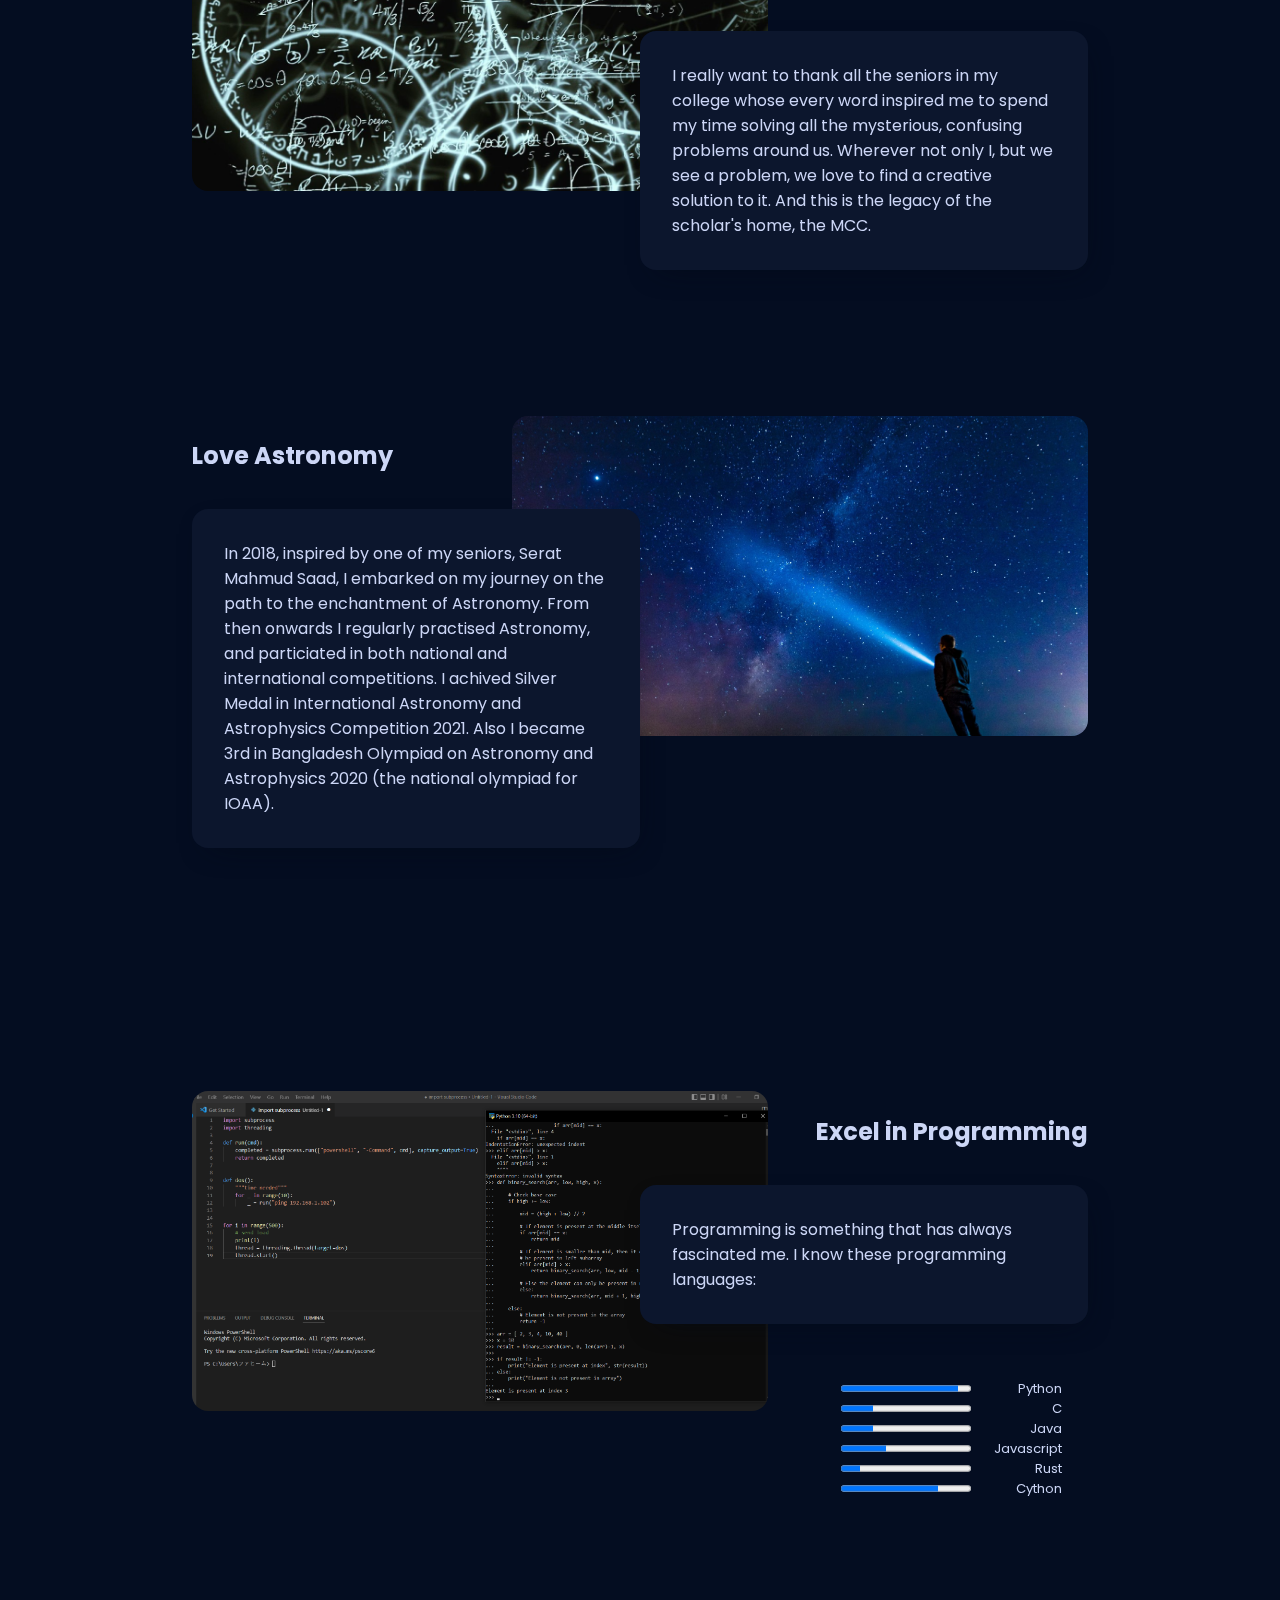
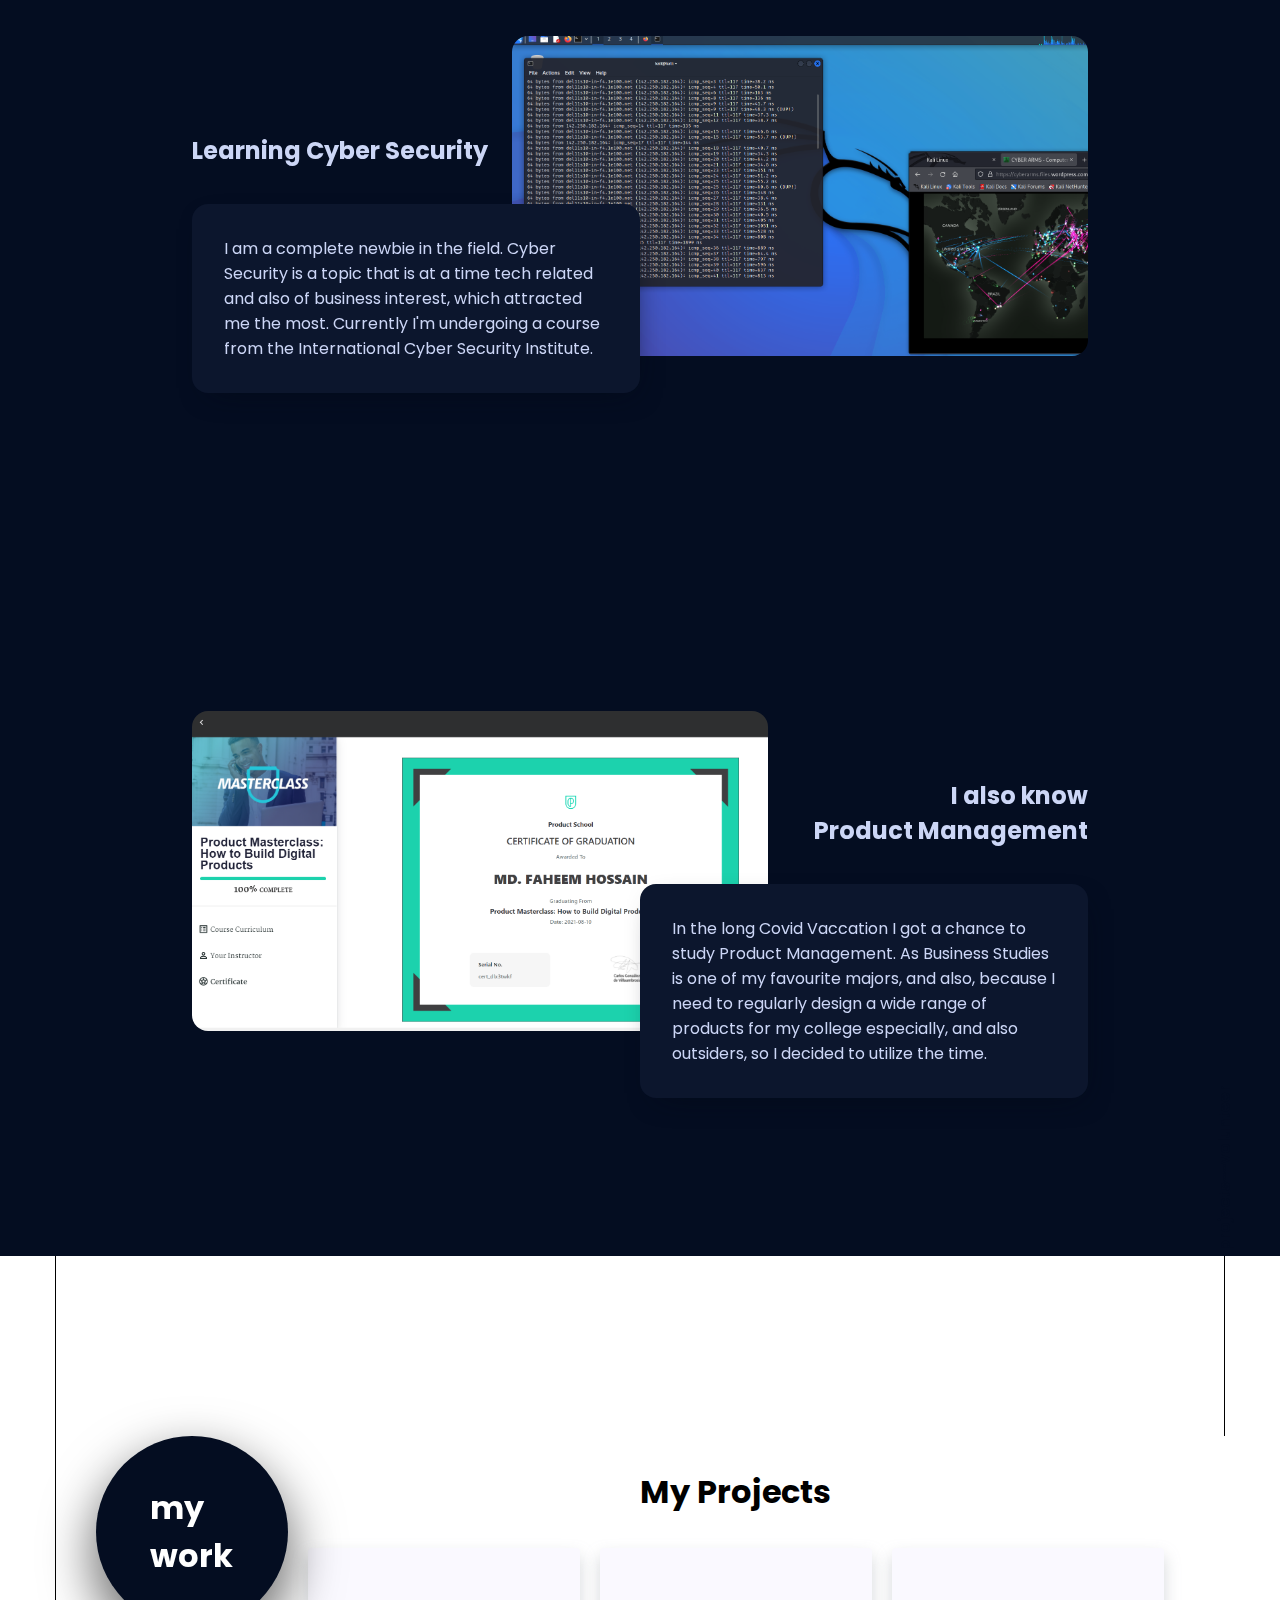
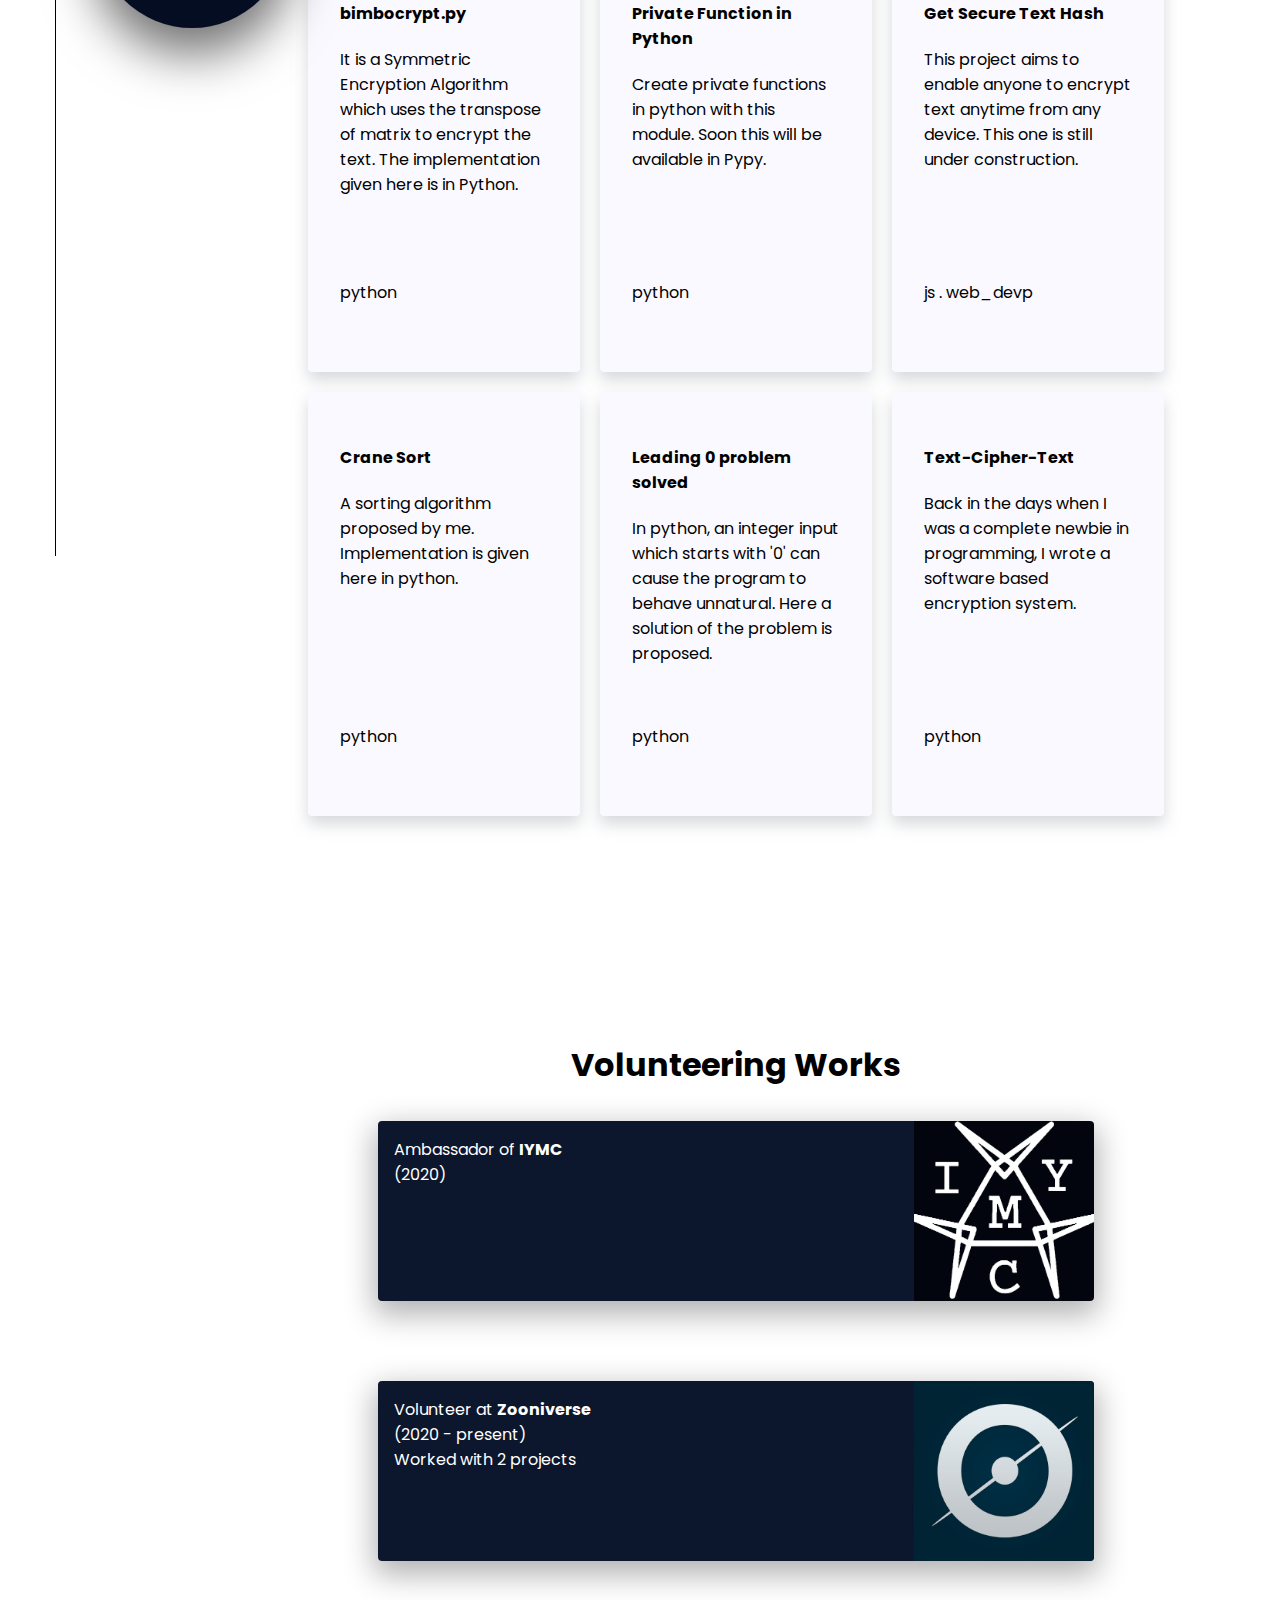
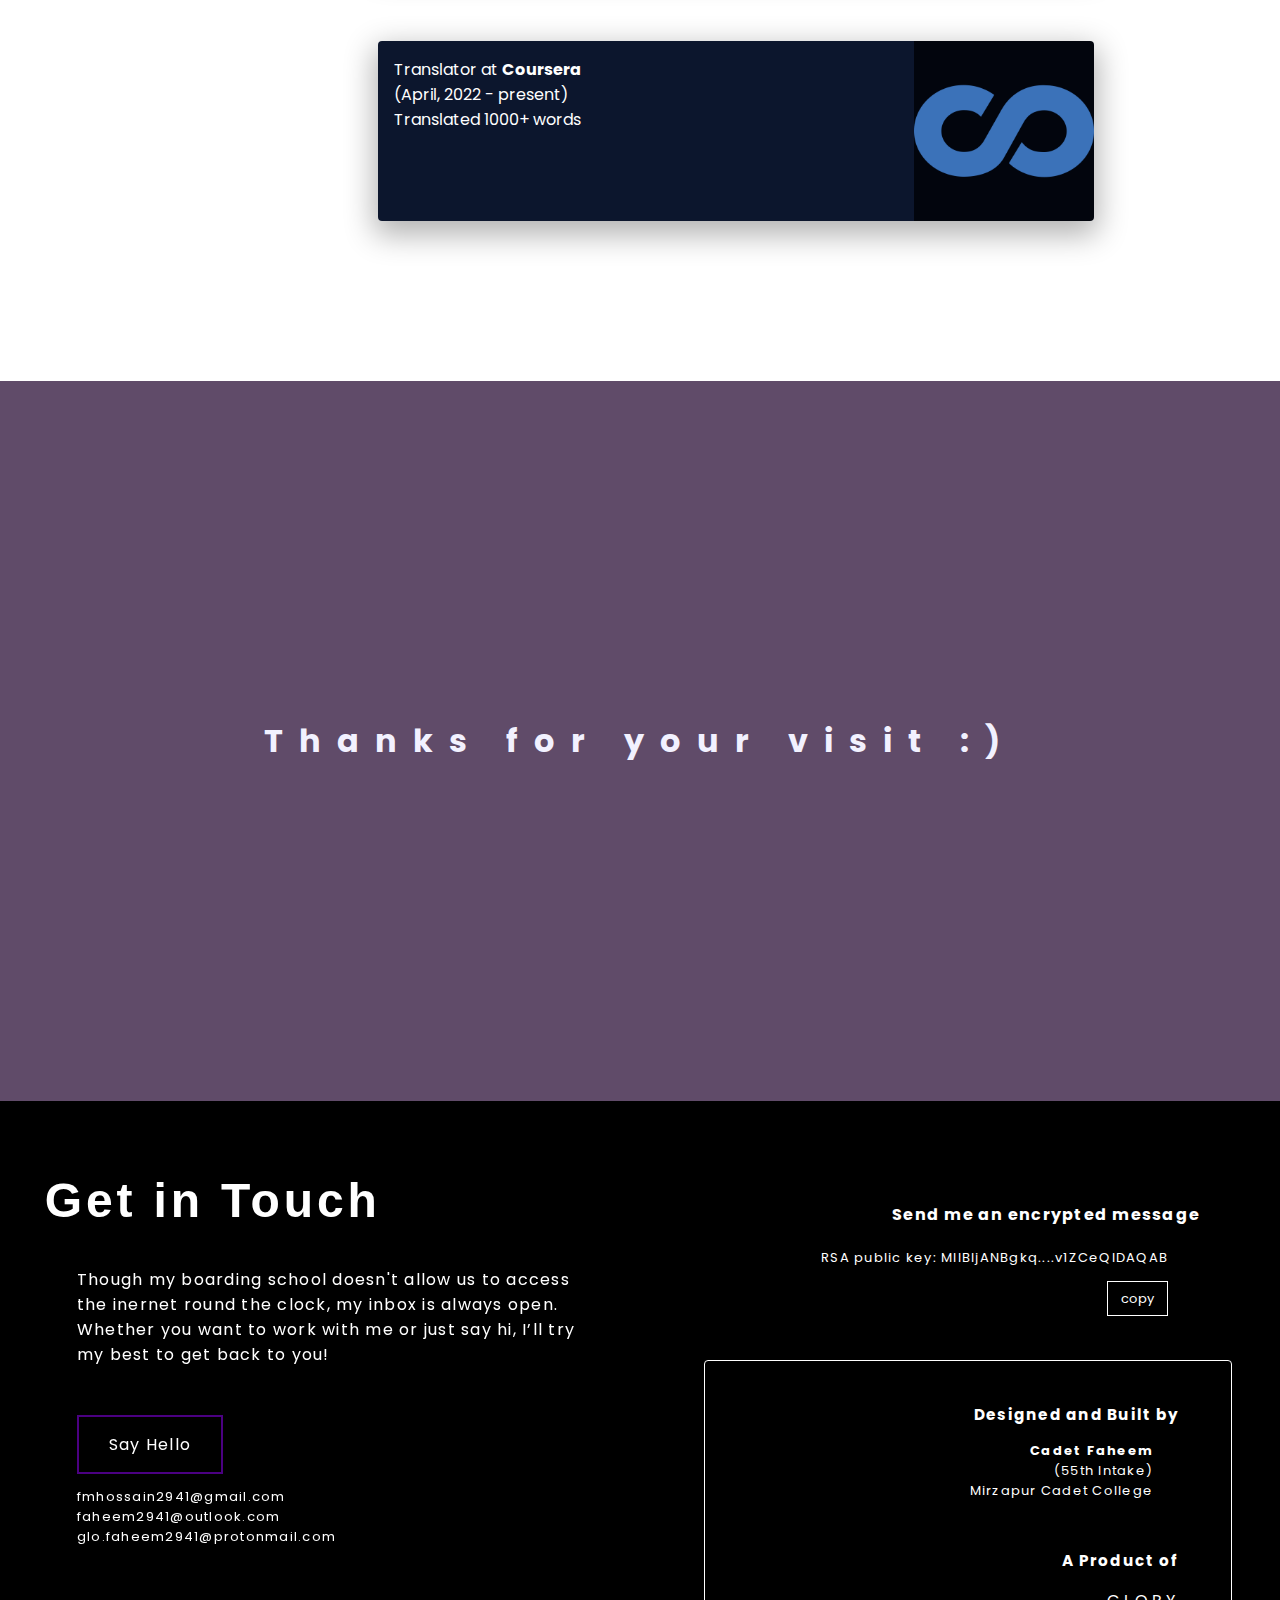
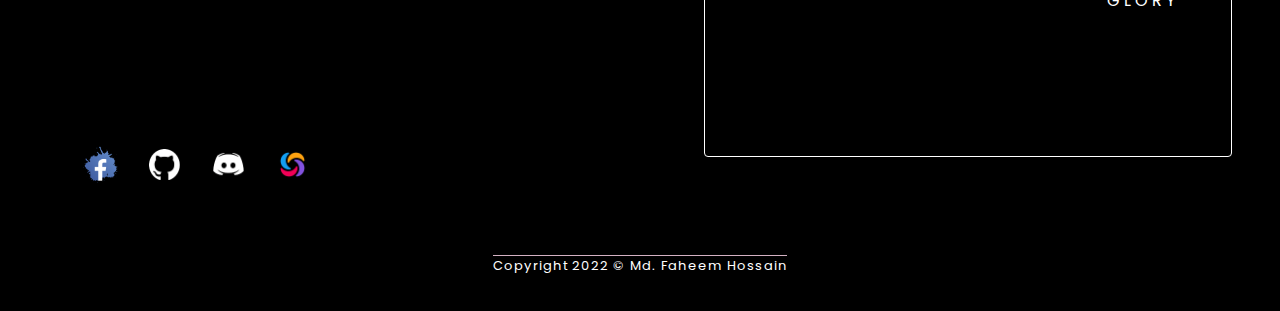
==== commit d09390fd: "Update index.html" ====
--- a/index.html
+++ b/index.html
@@ -60,7 +60,7 @@
 <img src=img/home/status.gif alt="gif showing status">
 <p>Currently at...</p>
 <div>
-<p>Currently at<br><b>MCC, Tangail</b><br>(2nd term 1st phase)</p>
+<p>Currently at<br><b>MCC, Tangail</b><br>(3rd term 1st phase)</p>
 <p>Current Status: Inactive</p>
 </div>
 </div>
@@ -214,7 +214,7 @@
 <div>
 <div id=footer1>
 <h2>Get in Touch</h2>
-<p>Although I study in a place where Internet access is not always available, my inbox is always open. Whether you want to work with me or just say hi, I’ll try my best to get back to you!</p>
+<p>Though my boarding school doesn't allow us to access the inernet round the clock, my inbox is always open. Whether you want to work with me or just say hi, I’ll try my best to get back to you!</p>
 <a href=mailto:fmhossain2941@gmail.com target=_blank rel="noopener noreferrer">Say Hello</a>
 <ul>
 <li><a href=mailto:fmhossain2941@gmail.com target=_blank rel="noopener noreferrer">fmhossain2941@gmail.com</a></li>
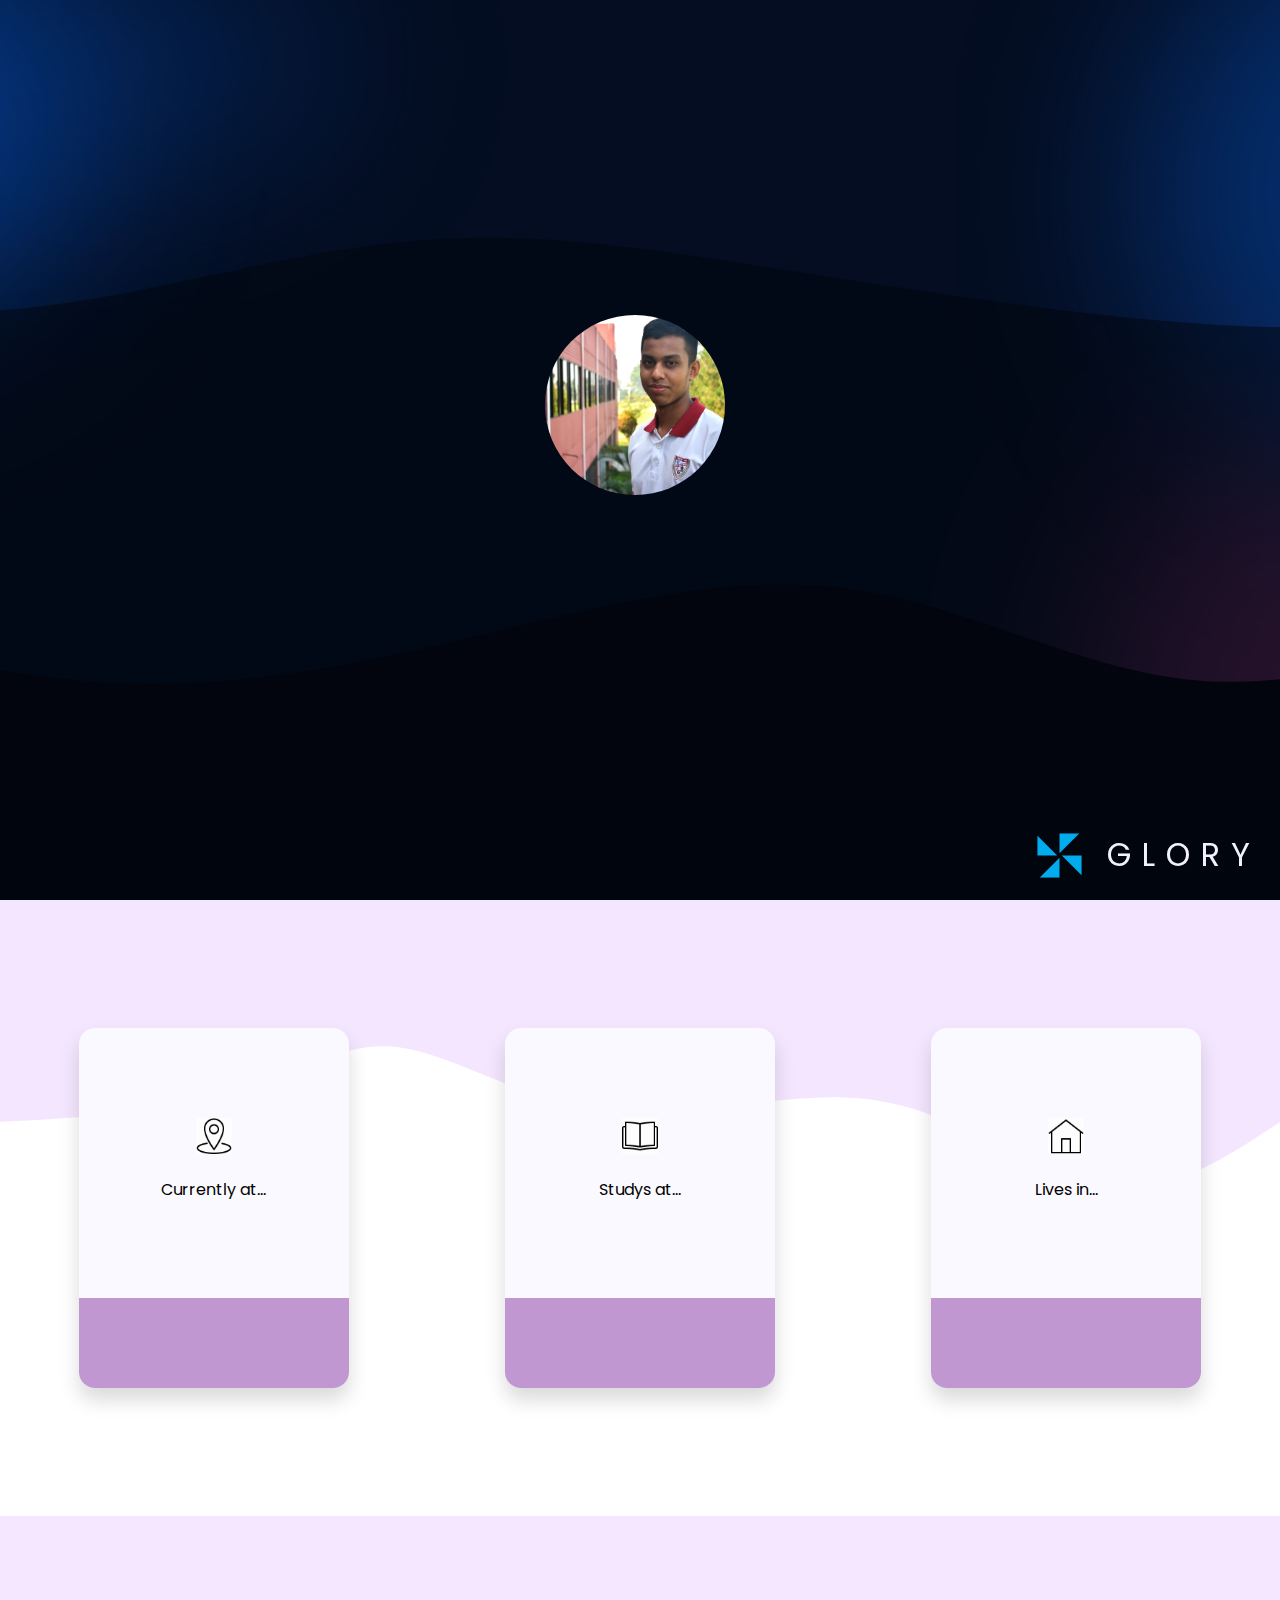
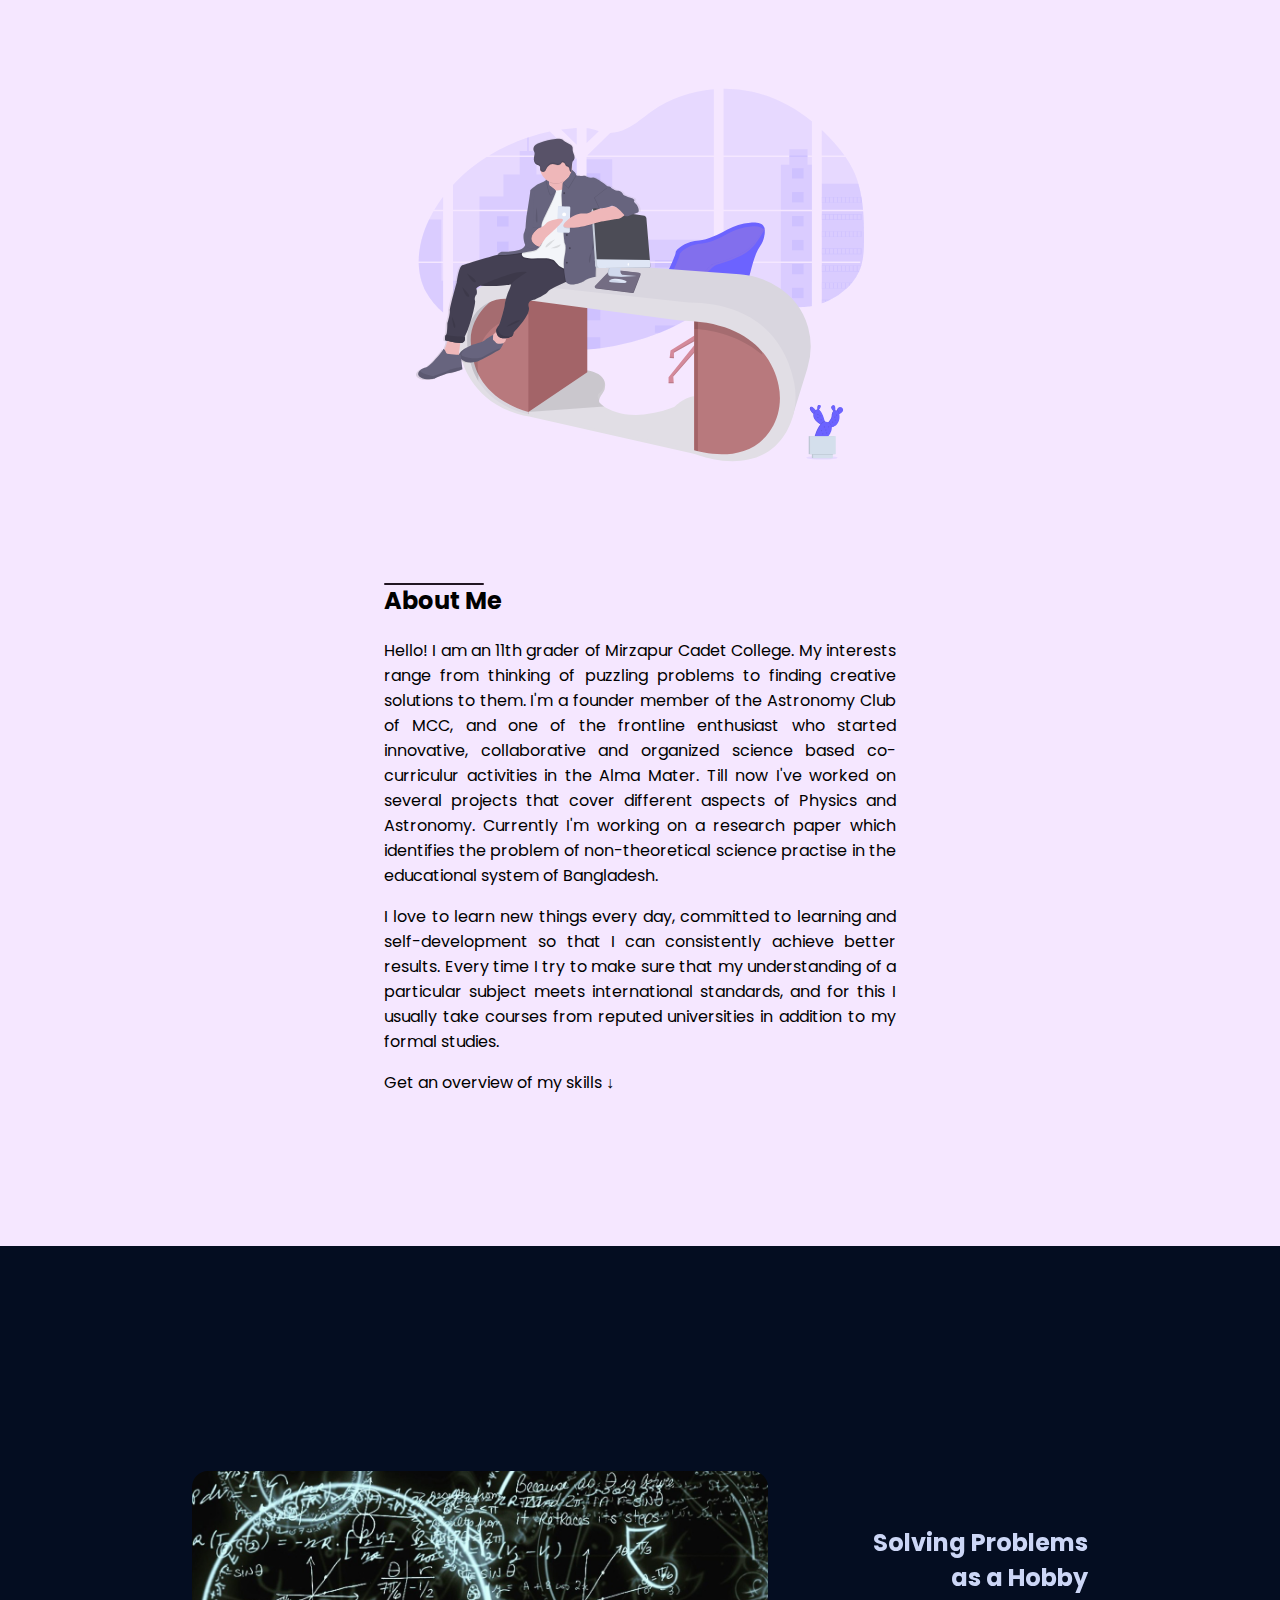
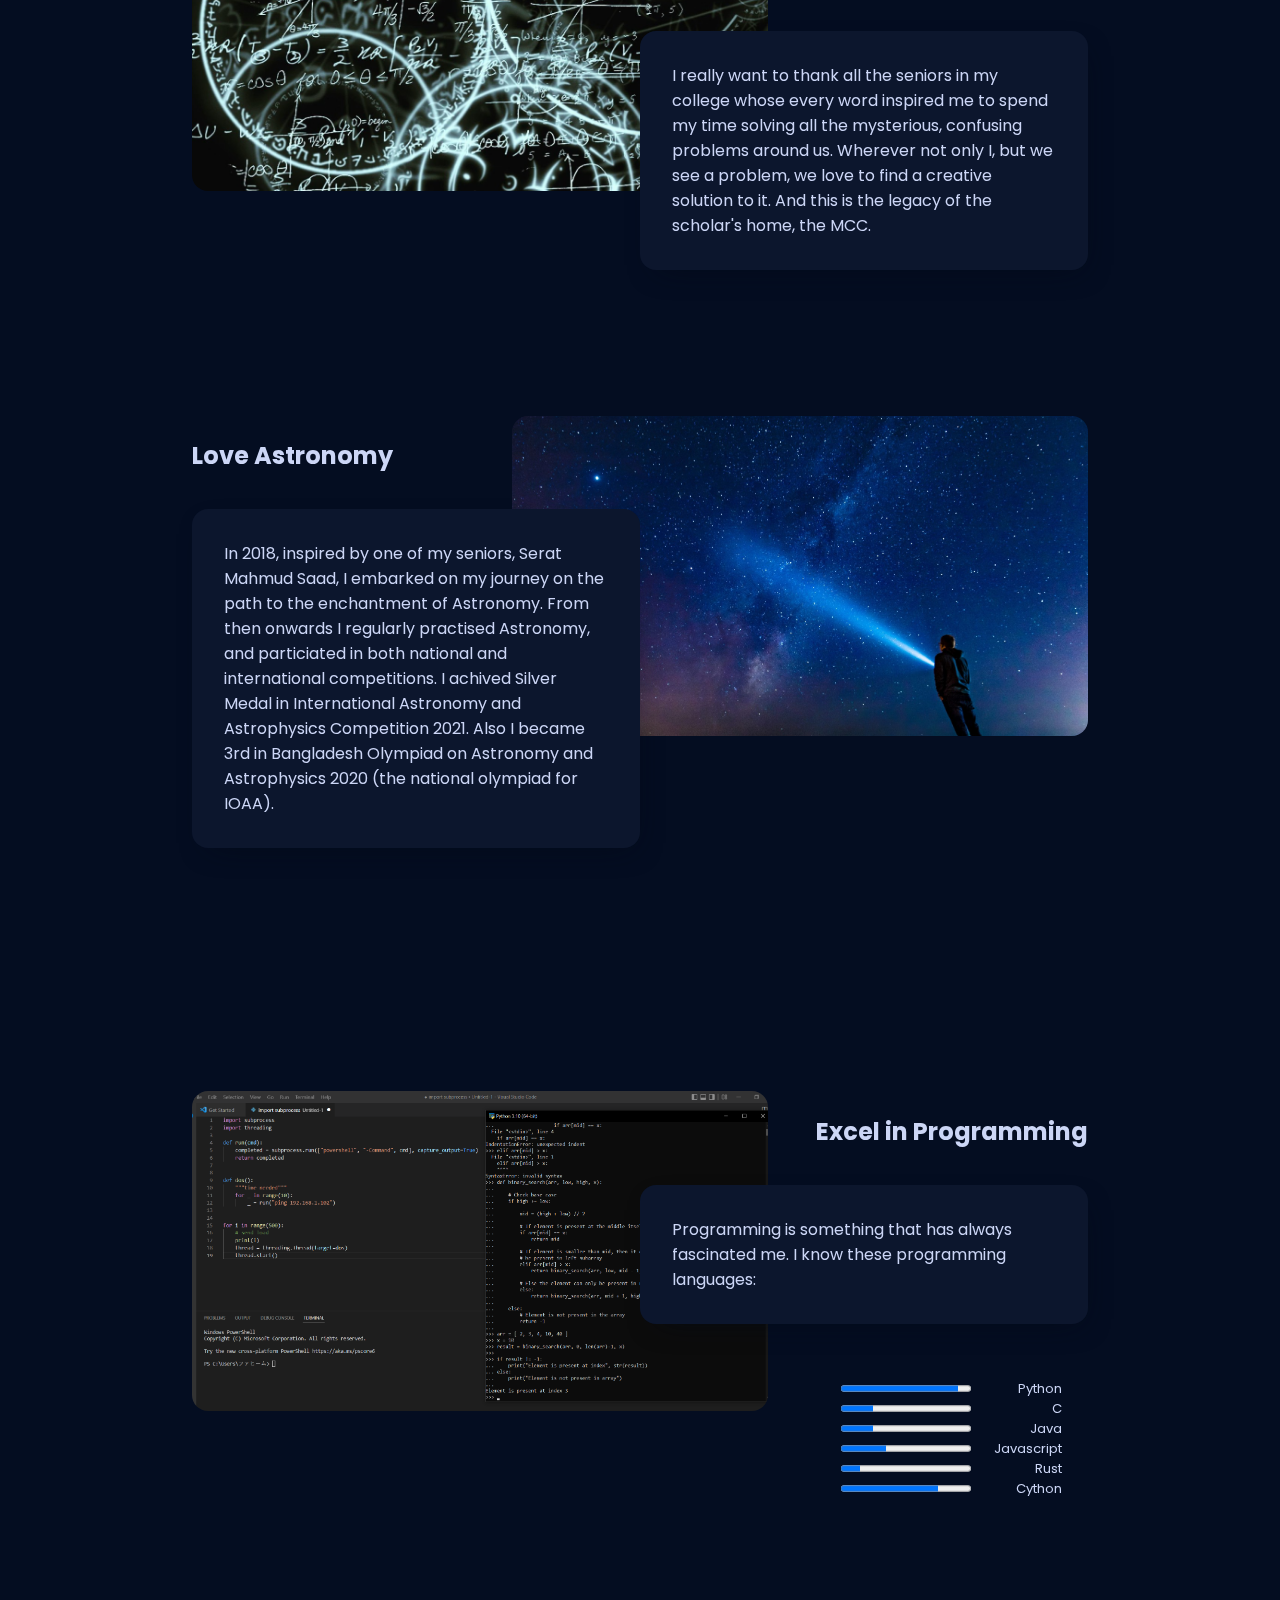
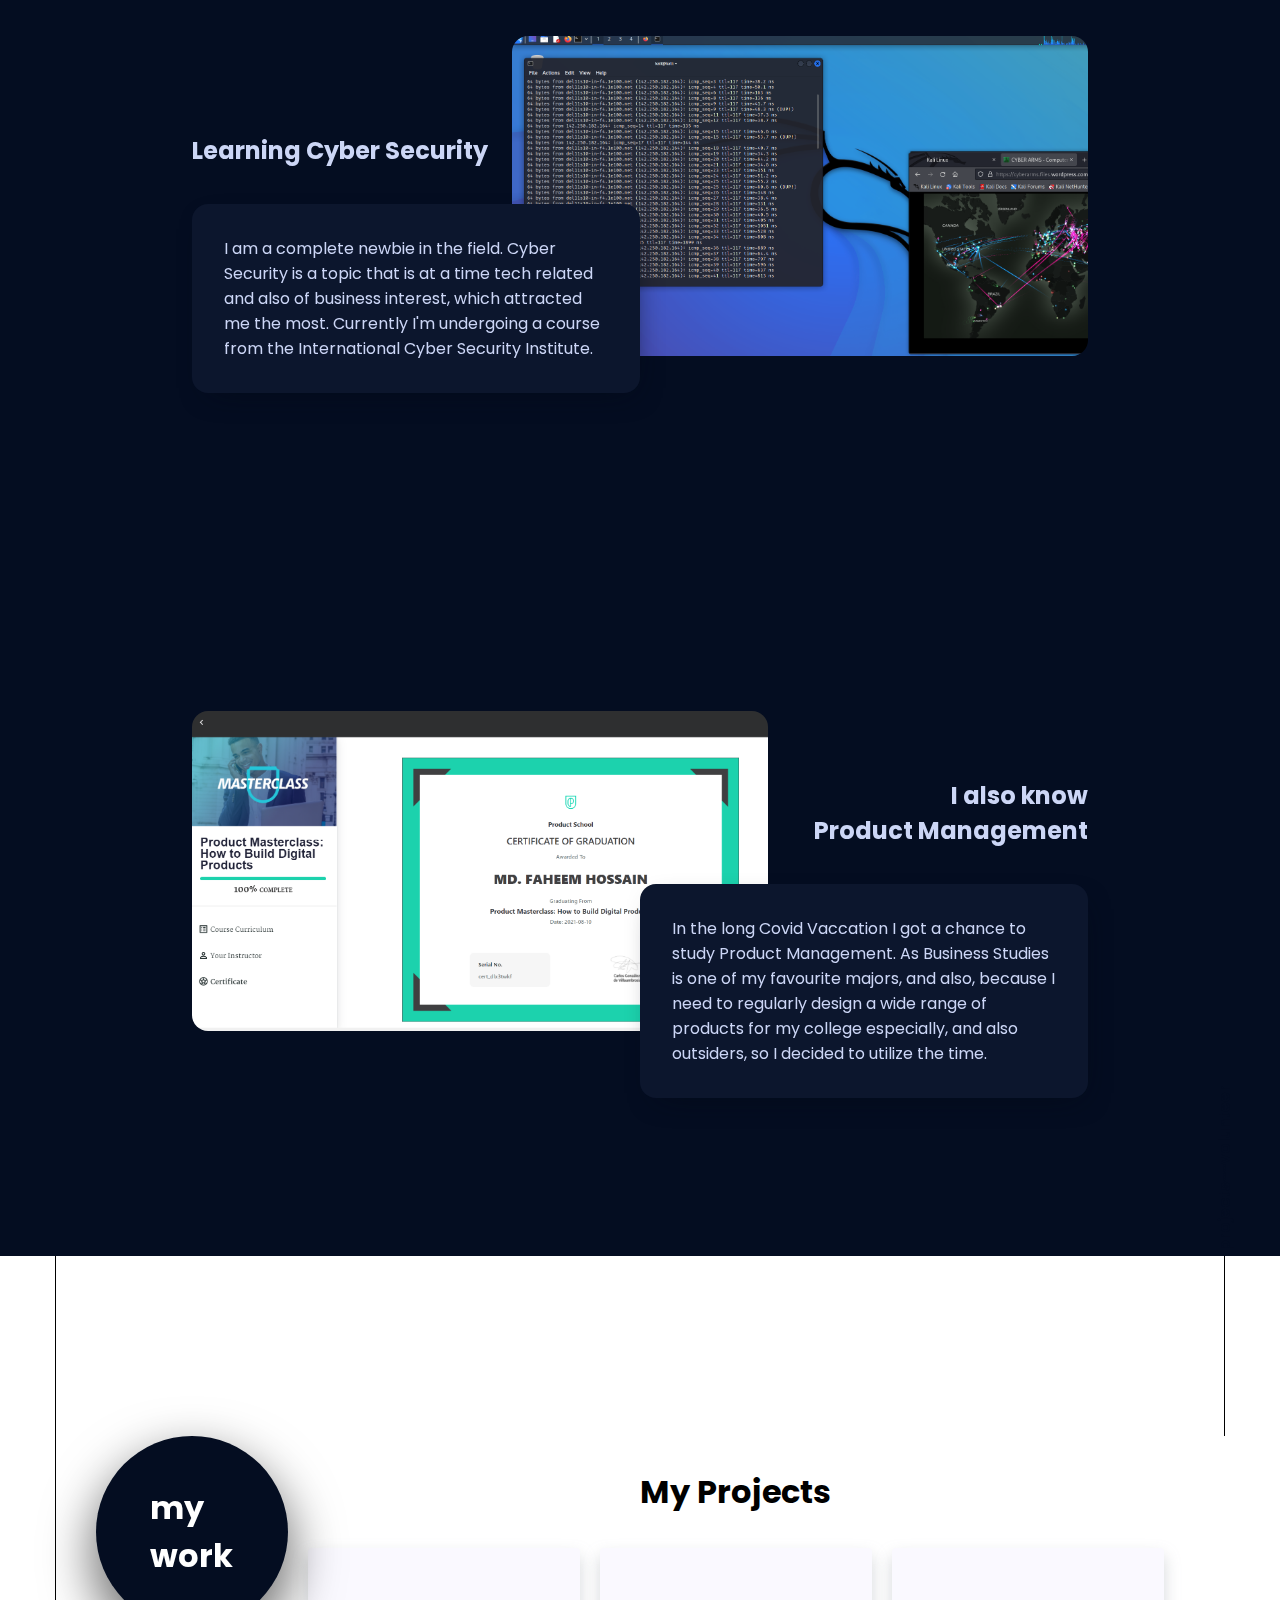
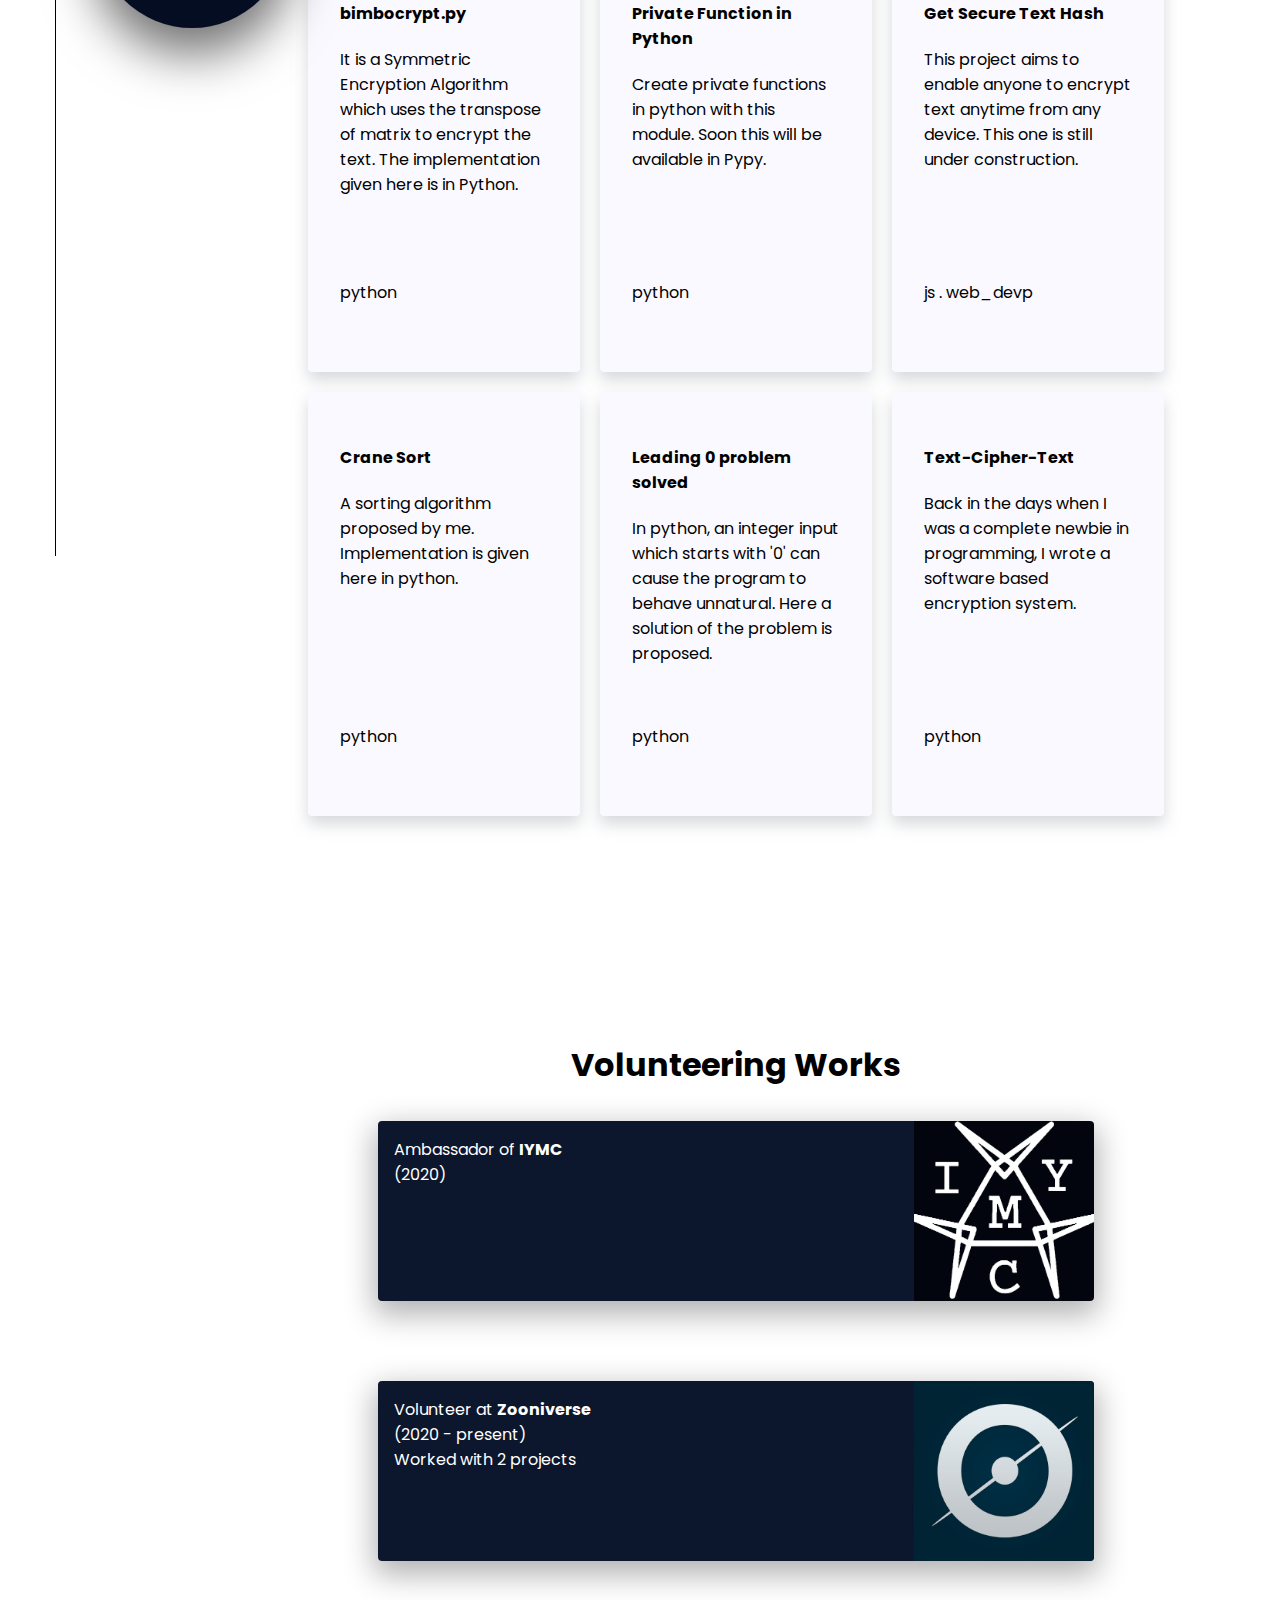
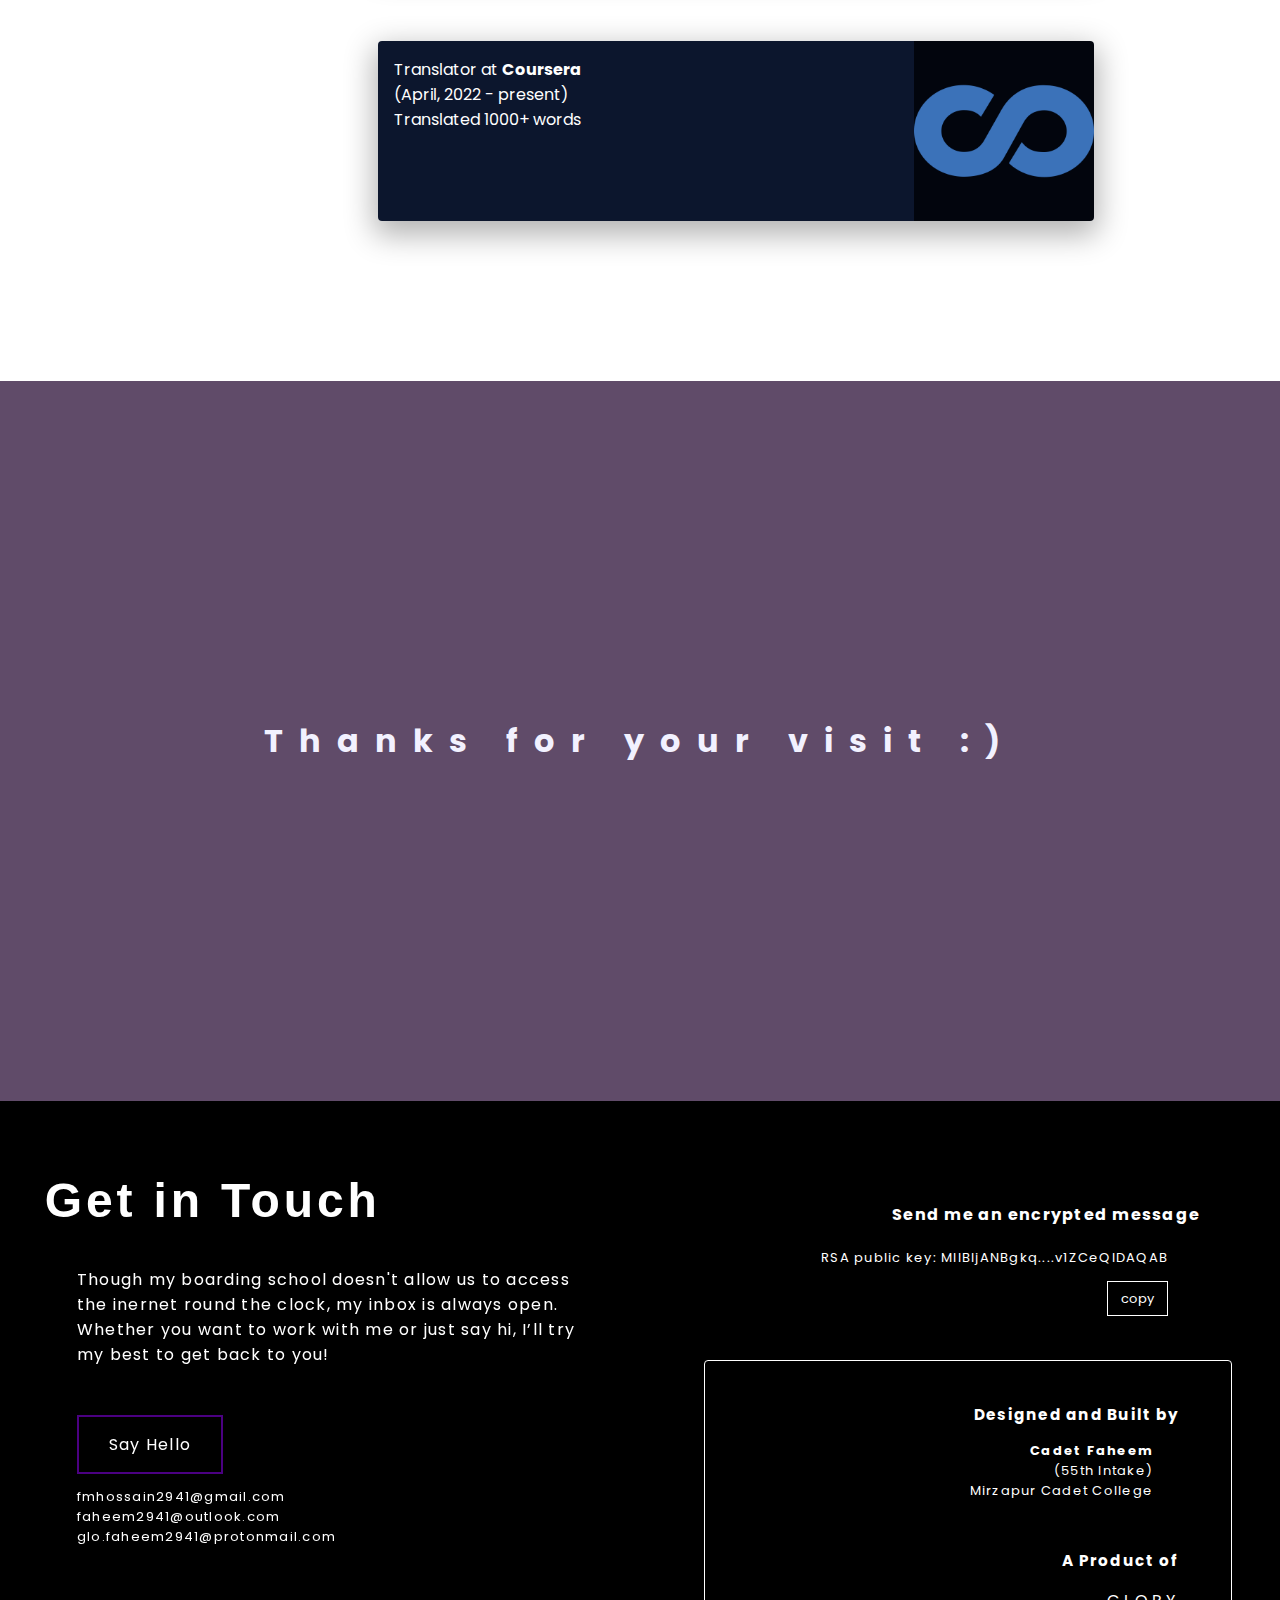
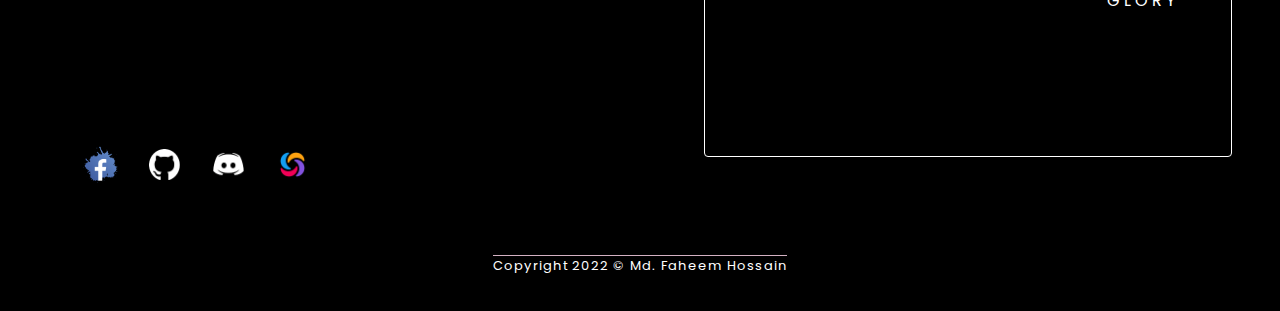
==== commit 17d0cbf7: "Update index.html" ====
--- a/index.html
+++ b/index.html
@@ -140,14 +140,14 @@
 <div id=projects>
 <h3>My Projects</h3>
 <div>
-<a href=https://code.sololearn.com/cGIaS88cyz6k/#py target=_blank rel="noopener noreferrer">
+<a href=https://github.com/Faheem41/bimbocrypt target=_blank rel="noopener noreferrer">
 <div style=display:block>
 <h4>bimbocrypt.py</h4>
 <p>It is a Symmetric Encryption Algorithm which uses the transpose of matrix to encrypt the text. The implementation given here is in Python.</p>
 </div>
 <div>python</div>
 </a>
-<a href=https://code.sololearn.com/cA21A6a10a8A/#py target=_blank rel="noopener noreferrer" class="movetoquality">
+<a href=https://github.com/Faheem41/Private-Function-in-Python target=_blank rel="noopener noreferrer" class="movetoquality">
 <div style=display:block>
 <h4>Private Function in Python</h4>
 <p>Create private functions in python with this module. Soon this will be available in Pypy.</p>
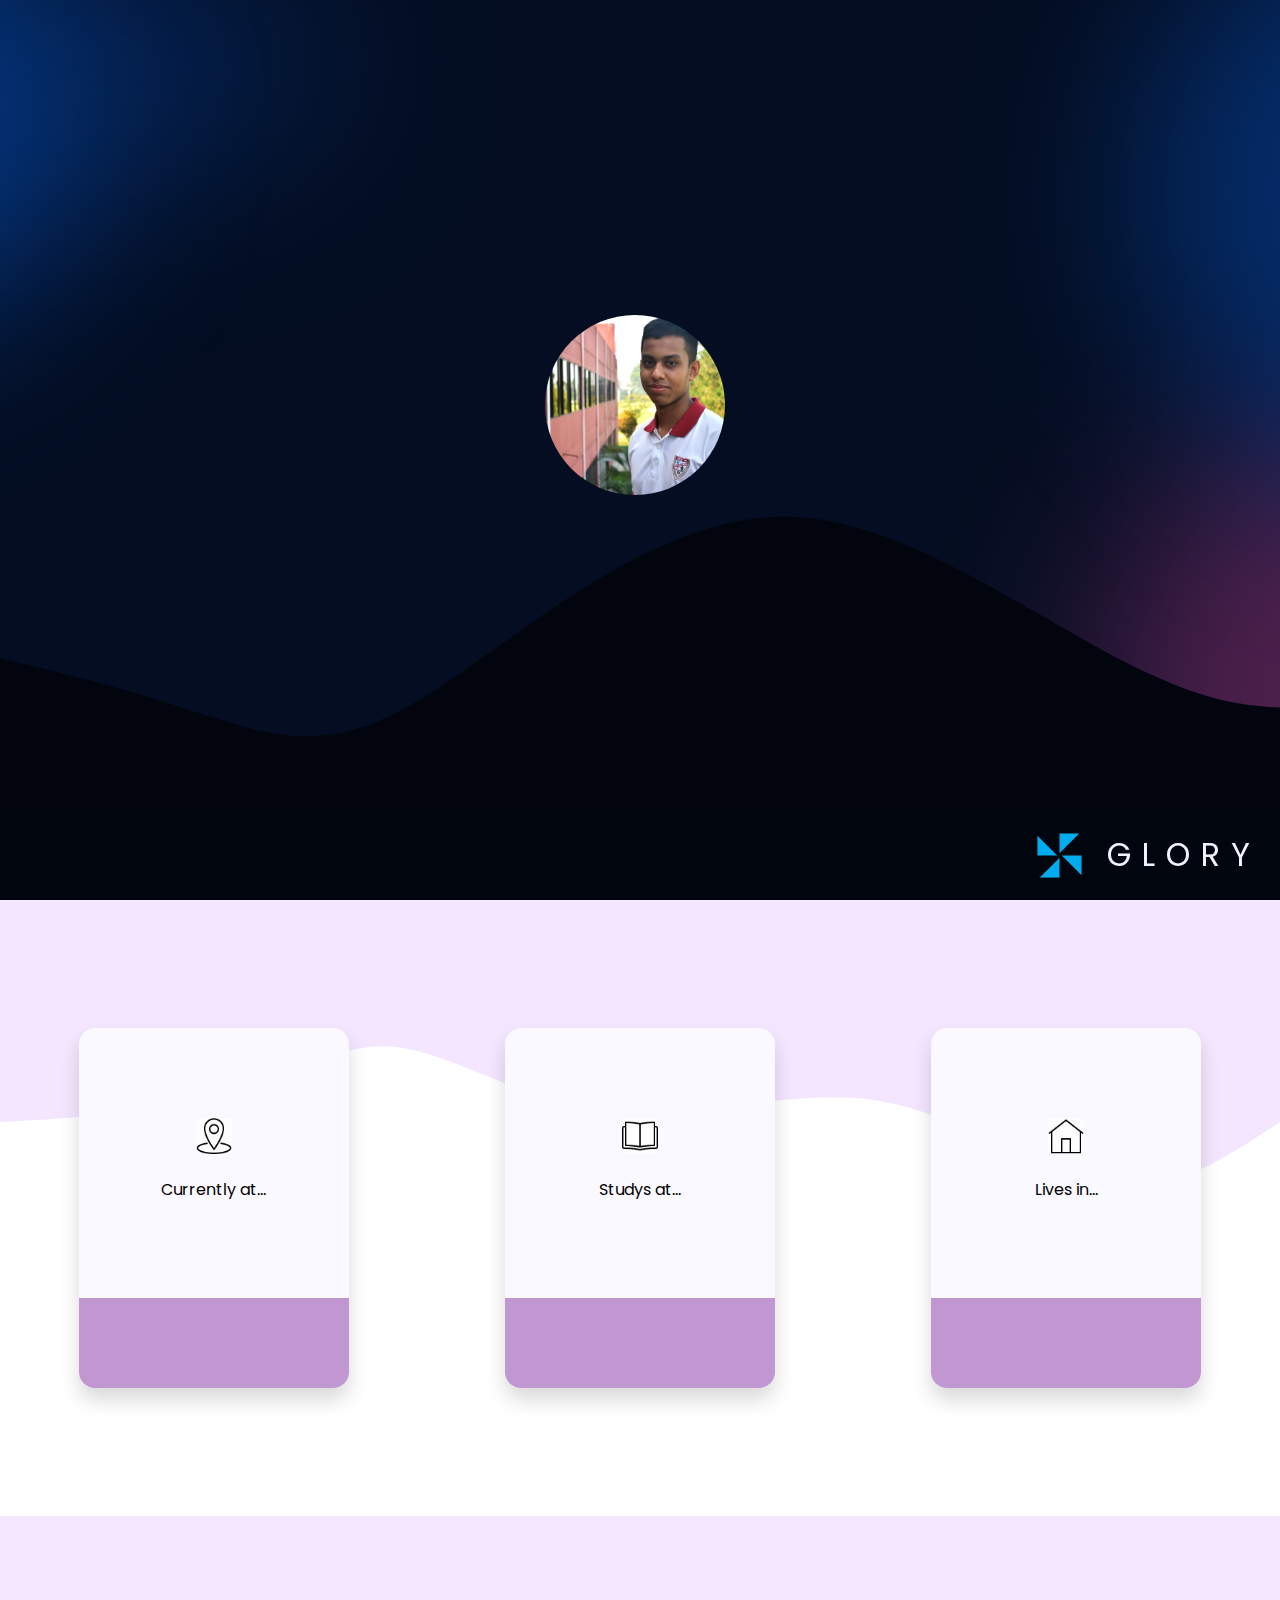
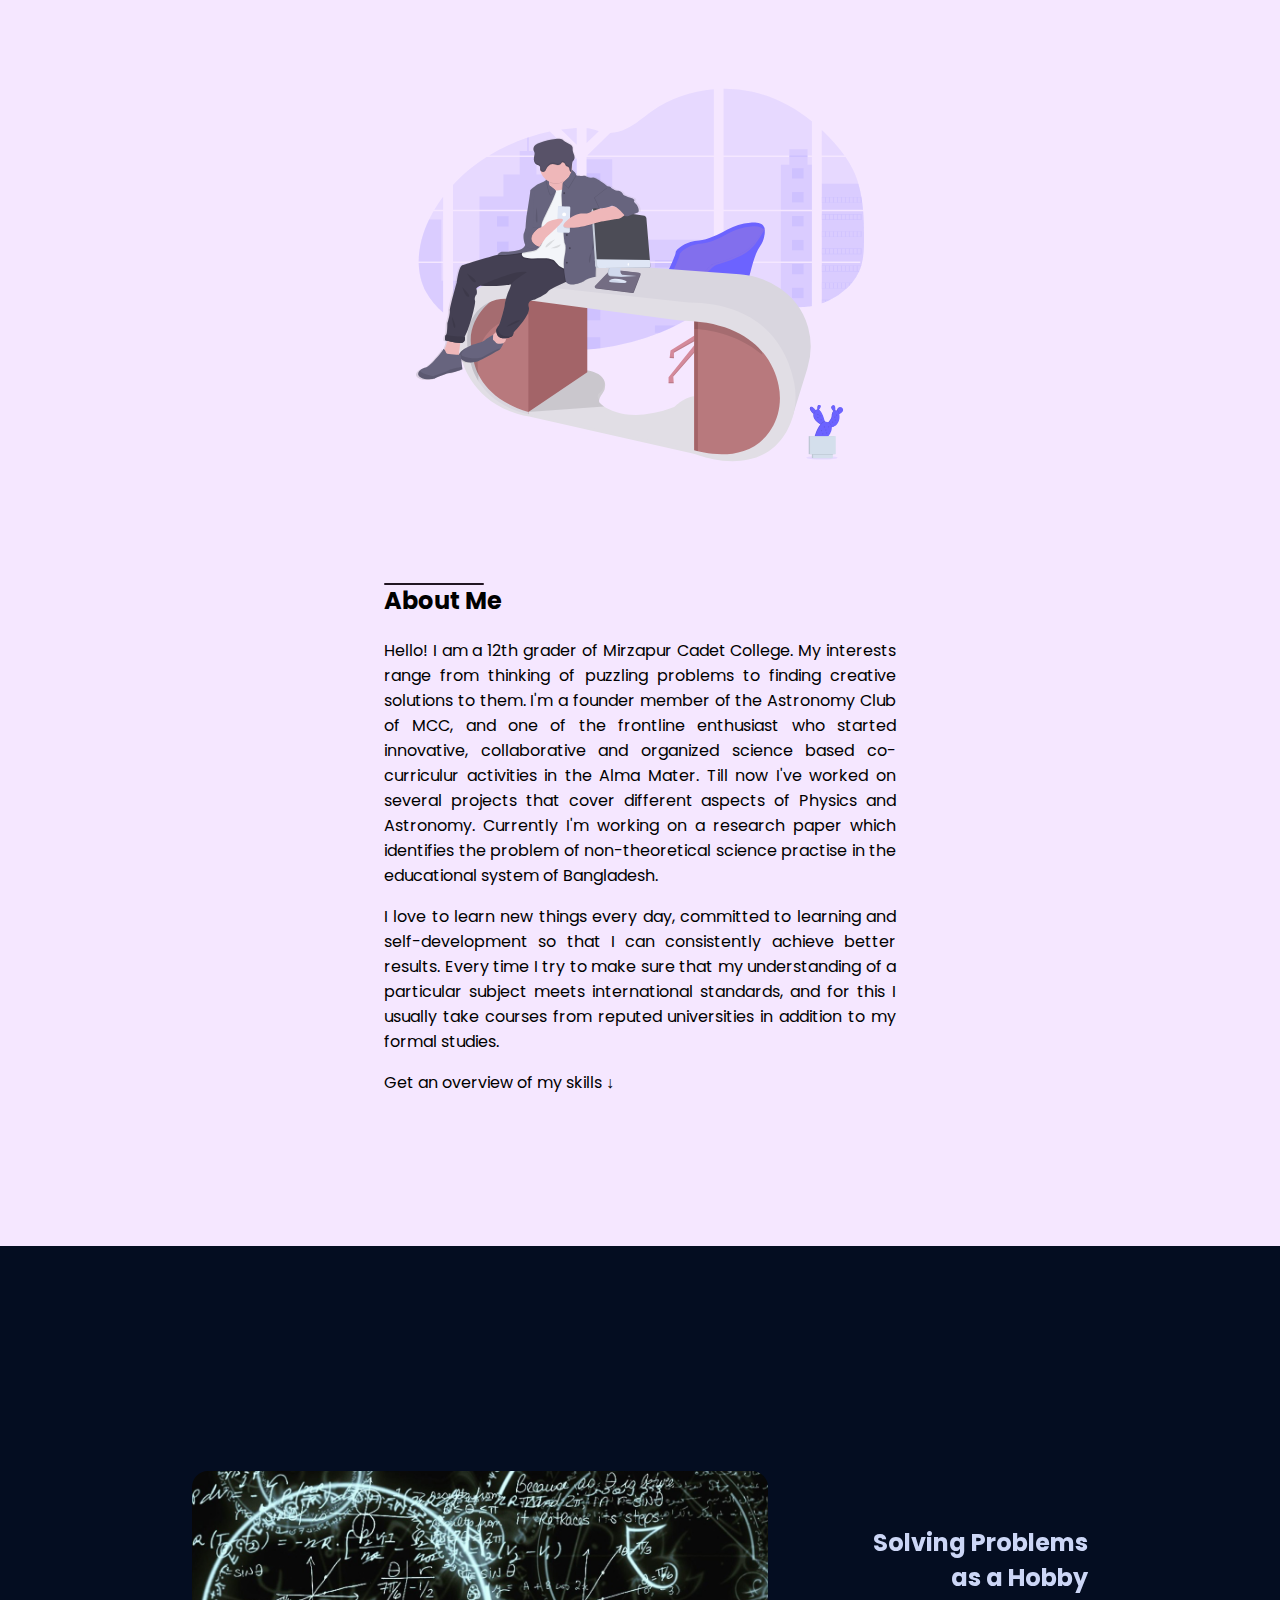
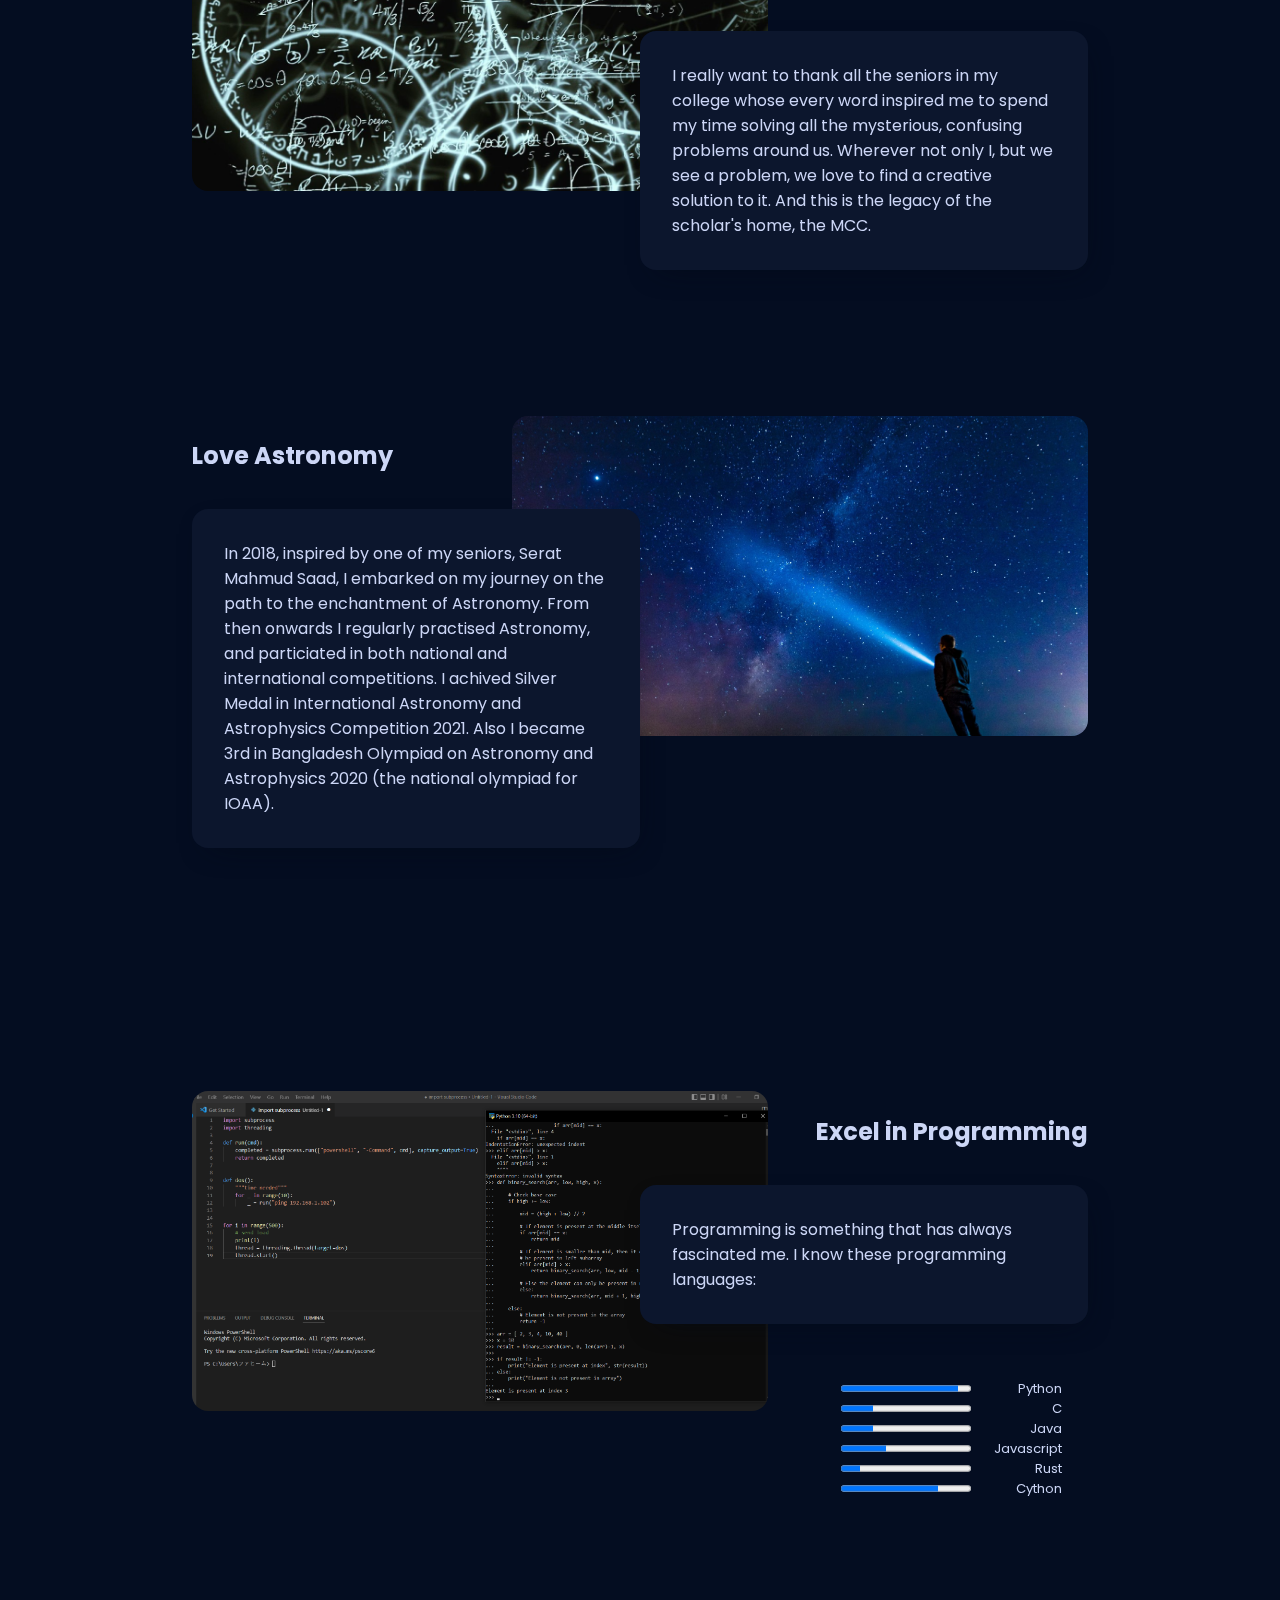
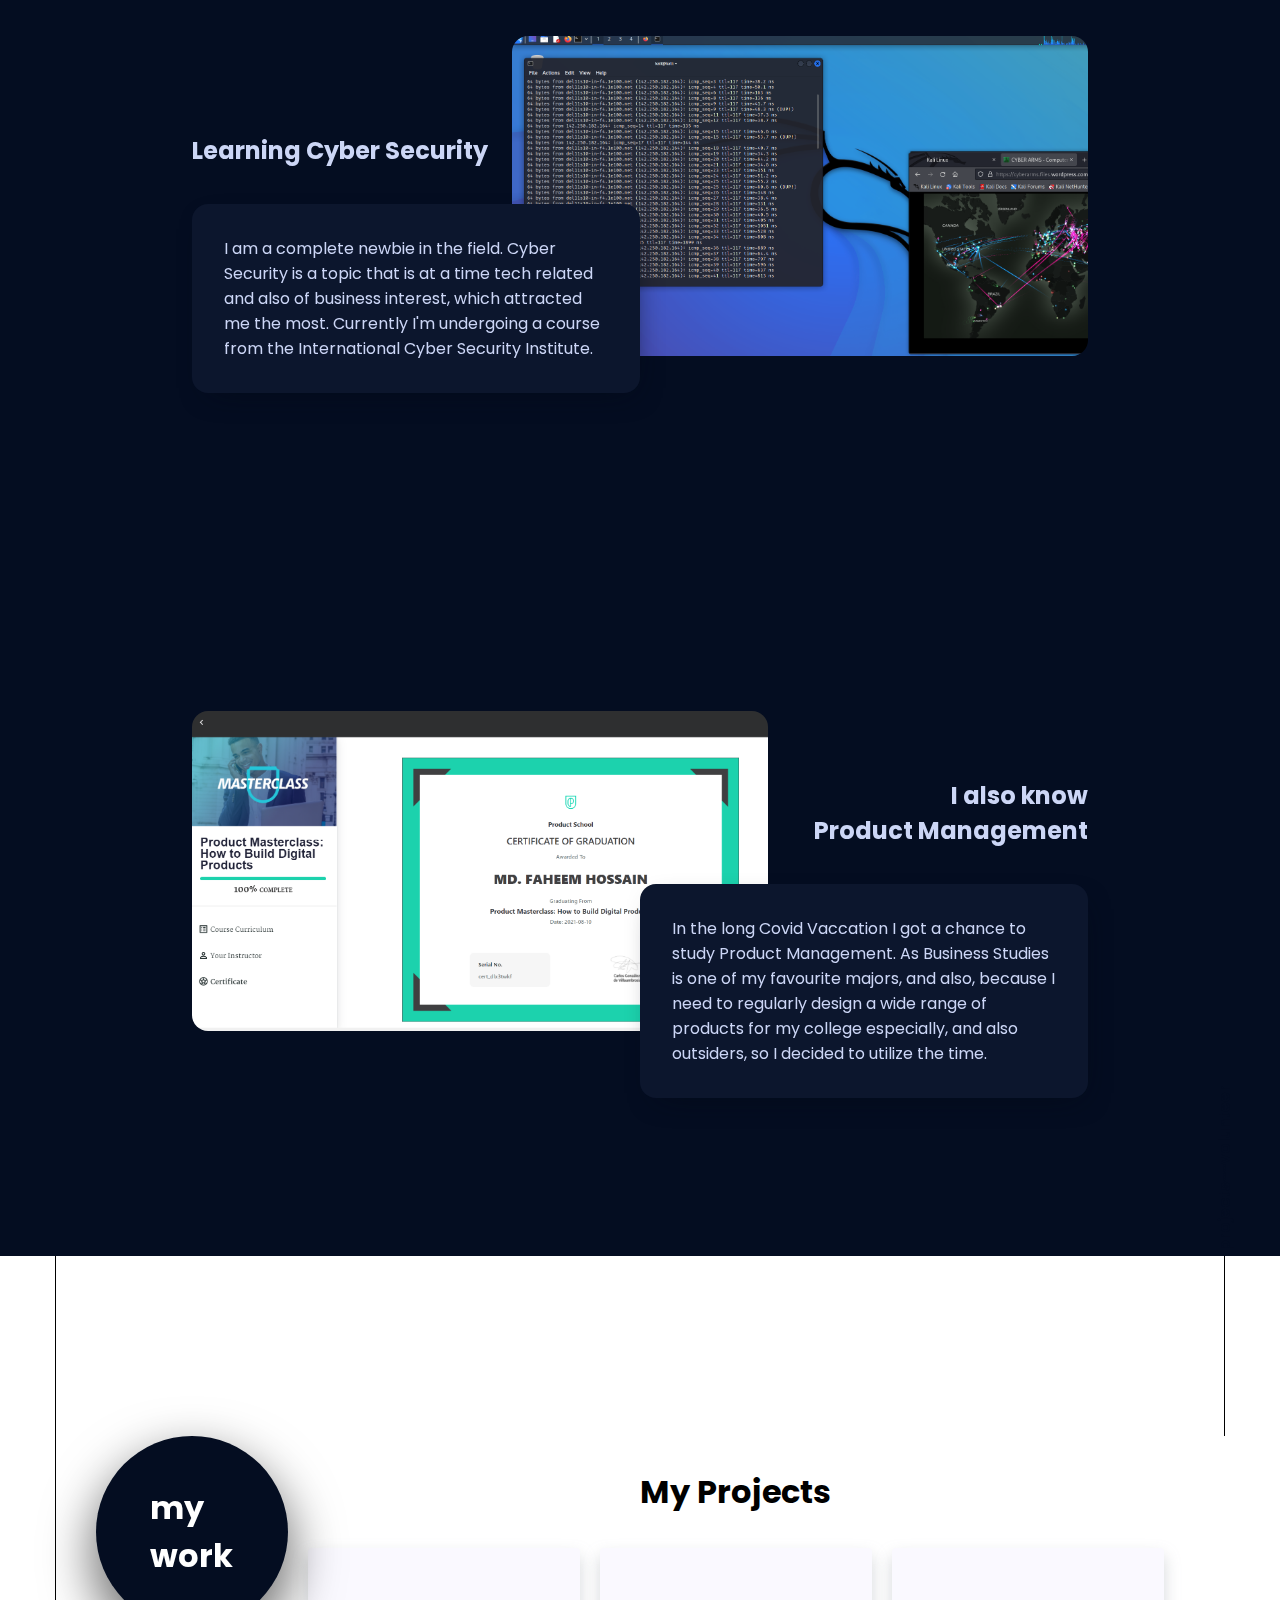
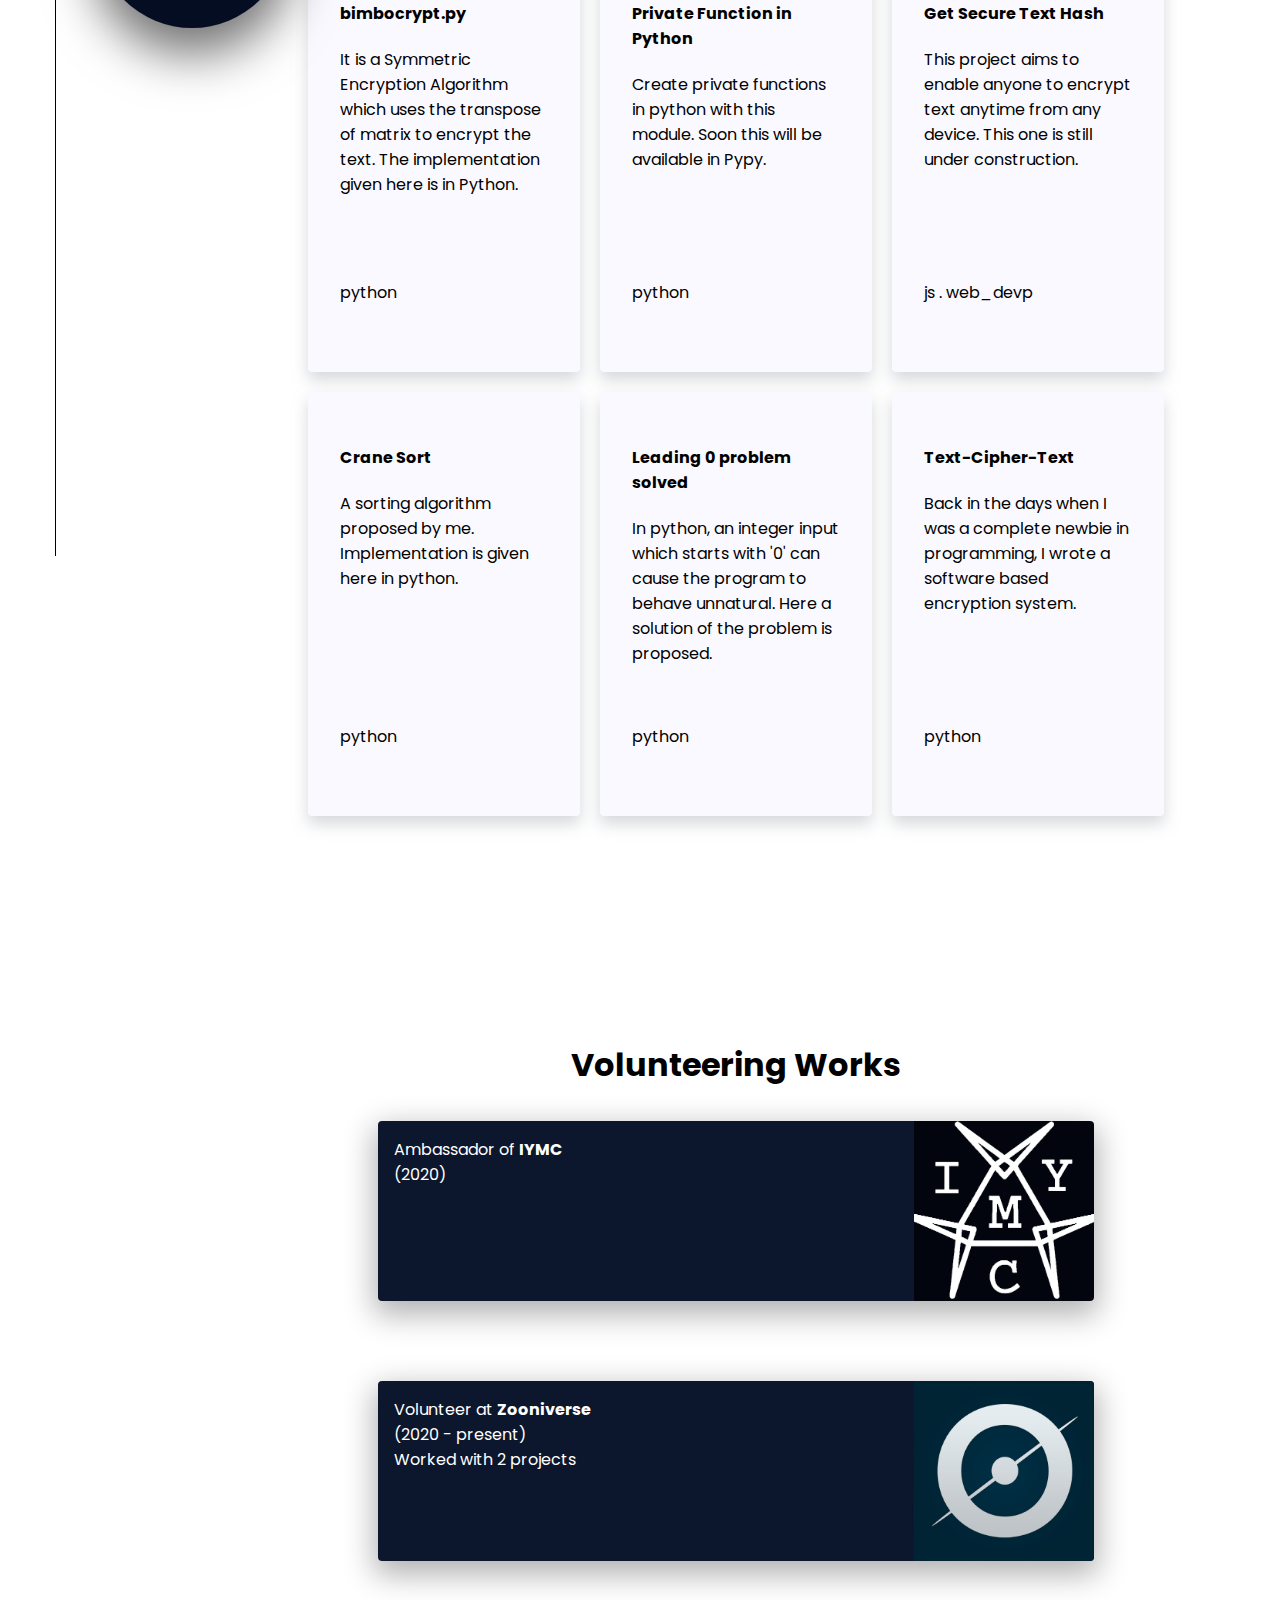
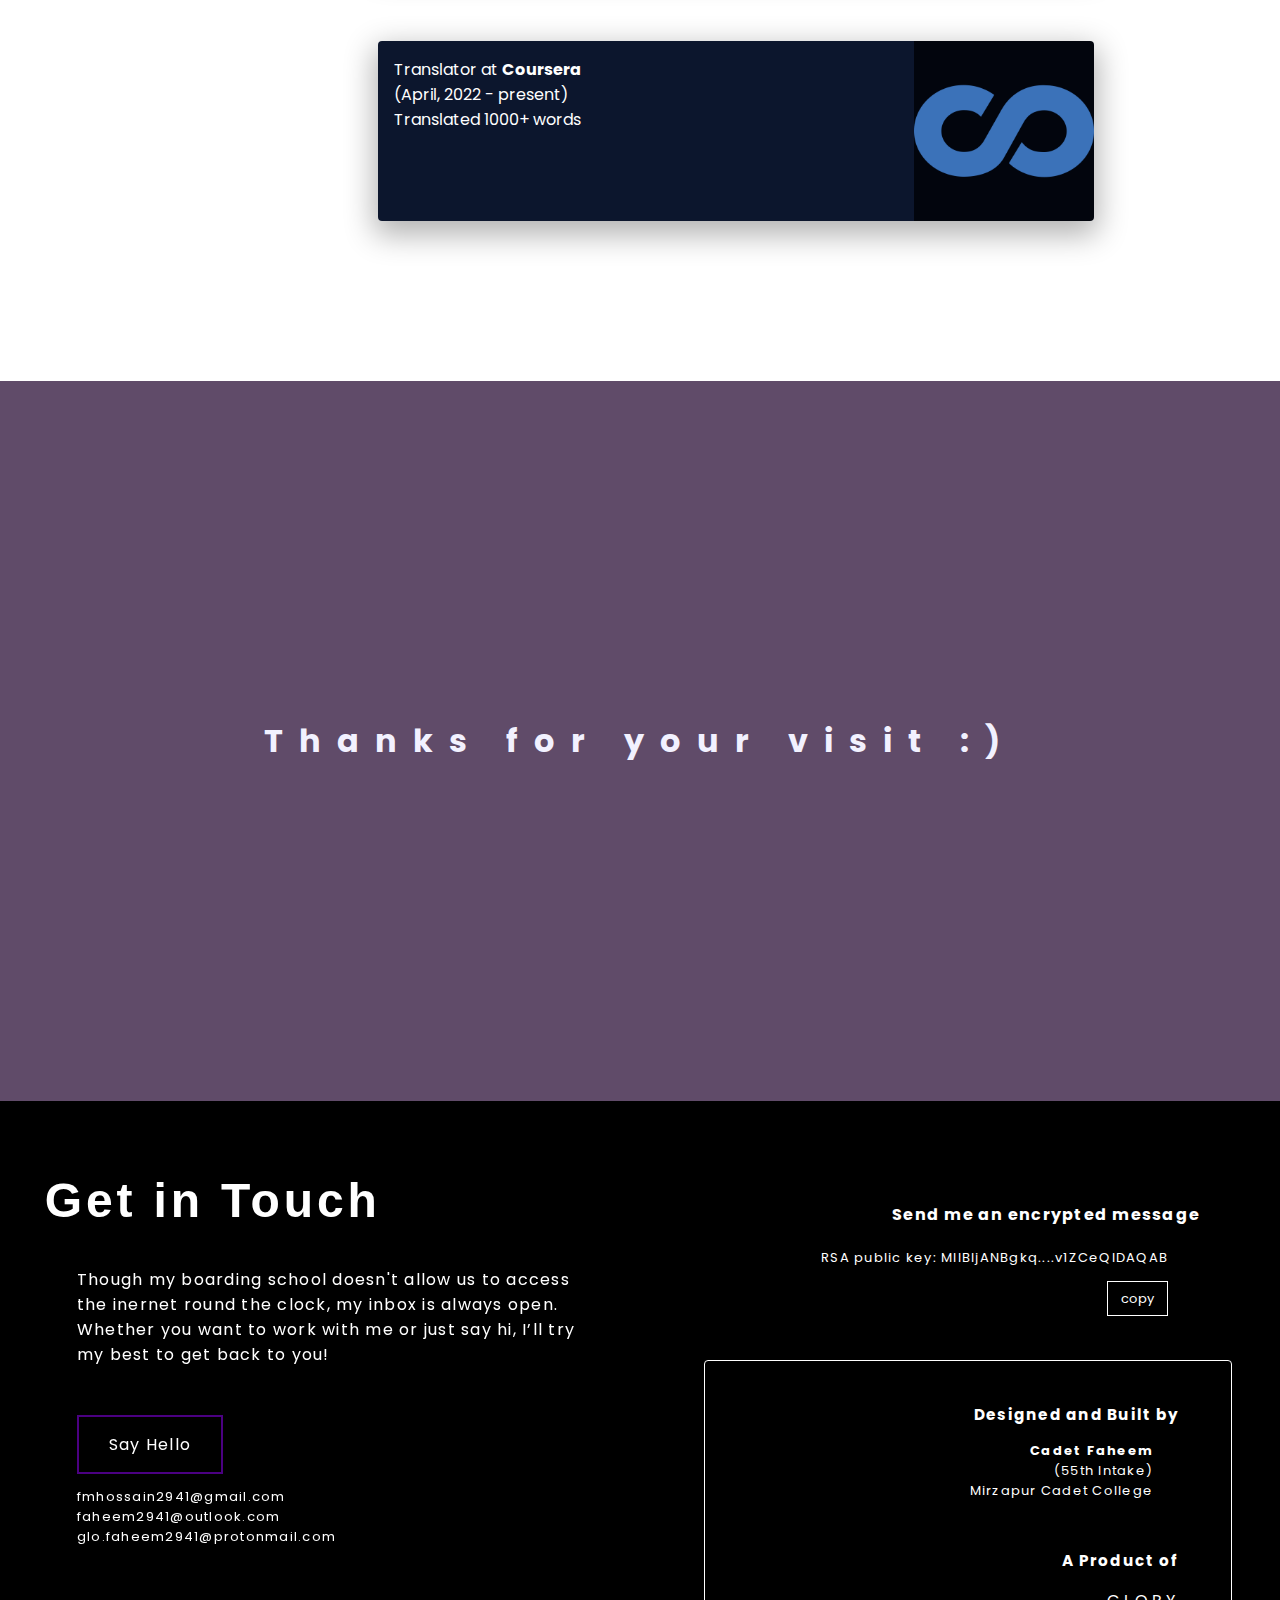
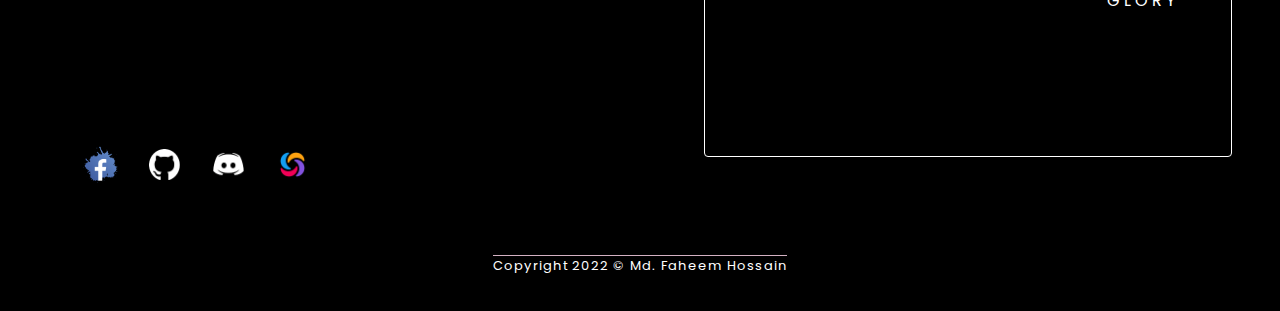
==== commit e8202c0f: "Update index.html" ====
--- a/index.html
+++ b/index.html
@@ -60,7 +60,7 @@
 <img src=img/home/status.gif alt="gif showing status">
 <p>Currently at...</p>
 <div>
-<p>Currently at<br><b>MCC, Tangail</b><br>(3rd term 1st phase)</p>
+<p>Currently at<br><b>MCC, Tangail</b><br>(1st term 1st phase)</p>
 <p>Current Status: Inactive</p>
 </div>
 </div>
@@ -81,7 +81,7 @@
 <div id=aboutme>
 <div>
 <h2>About Me</h2>
-<p>Hello! I am an 11th grader of Mirzapur Cadet College. My interests range from thinking of puzzling problems to finding creative solutions to them. I'm a founder member of the Astronomy Club of MCC, and one of the frontline enthusiast who started innovative, collaborative and organized science based co-curriculur activities in the Alma Mater. Till now I've worked on several projects that cover different aspects of Physics and Astronomy. Currently I'm working on a research paper which identifies the problem of non-theoretical science practise in the educational system of Bangladesh.</p>
+<p>Hello! I am a 12th grader of Mirzapur Cadet College. My interests range from thinking of puzzling problems to finding creative solutions to them. I'm a founder member of the Astronomy Club of MCC, and one of the frontline enthusiast who started innovative, collaborative and organized science based co-curriculur activities in the Alma Mater. Till now I've worked on several projects that cover different aspects of Physics and Astronomy. Currently I'm working on a research paper which identifies the problem of non-theoretical science practise in the educational system of Bangladesh.</p>
 <p>I love to learn new things every day, committed to learning and self-development so that I can consistently achieve better results. Every time I try to make sure that my understanding of a particular subject meets international standards, and for this I usually take courses from reputed universities in addition to my formal studies.</p>
 <p class="movetoquality"><a href=#quality>Get an overview of my skills ↓</a></p>
 </div>
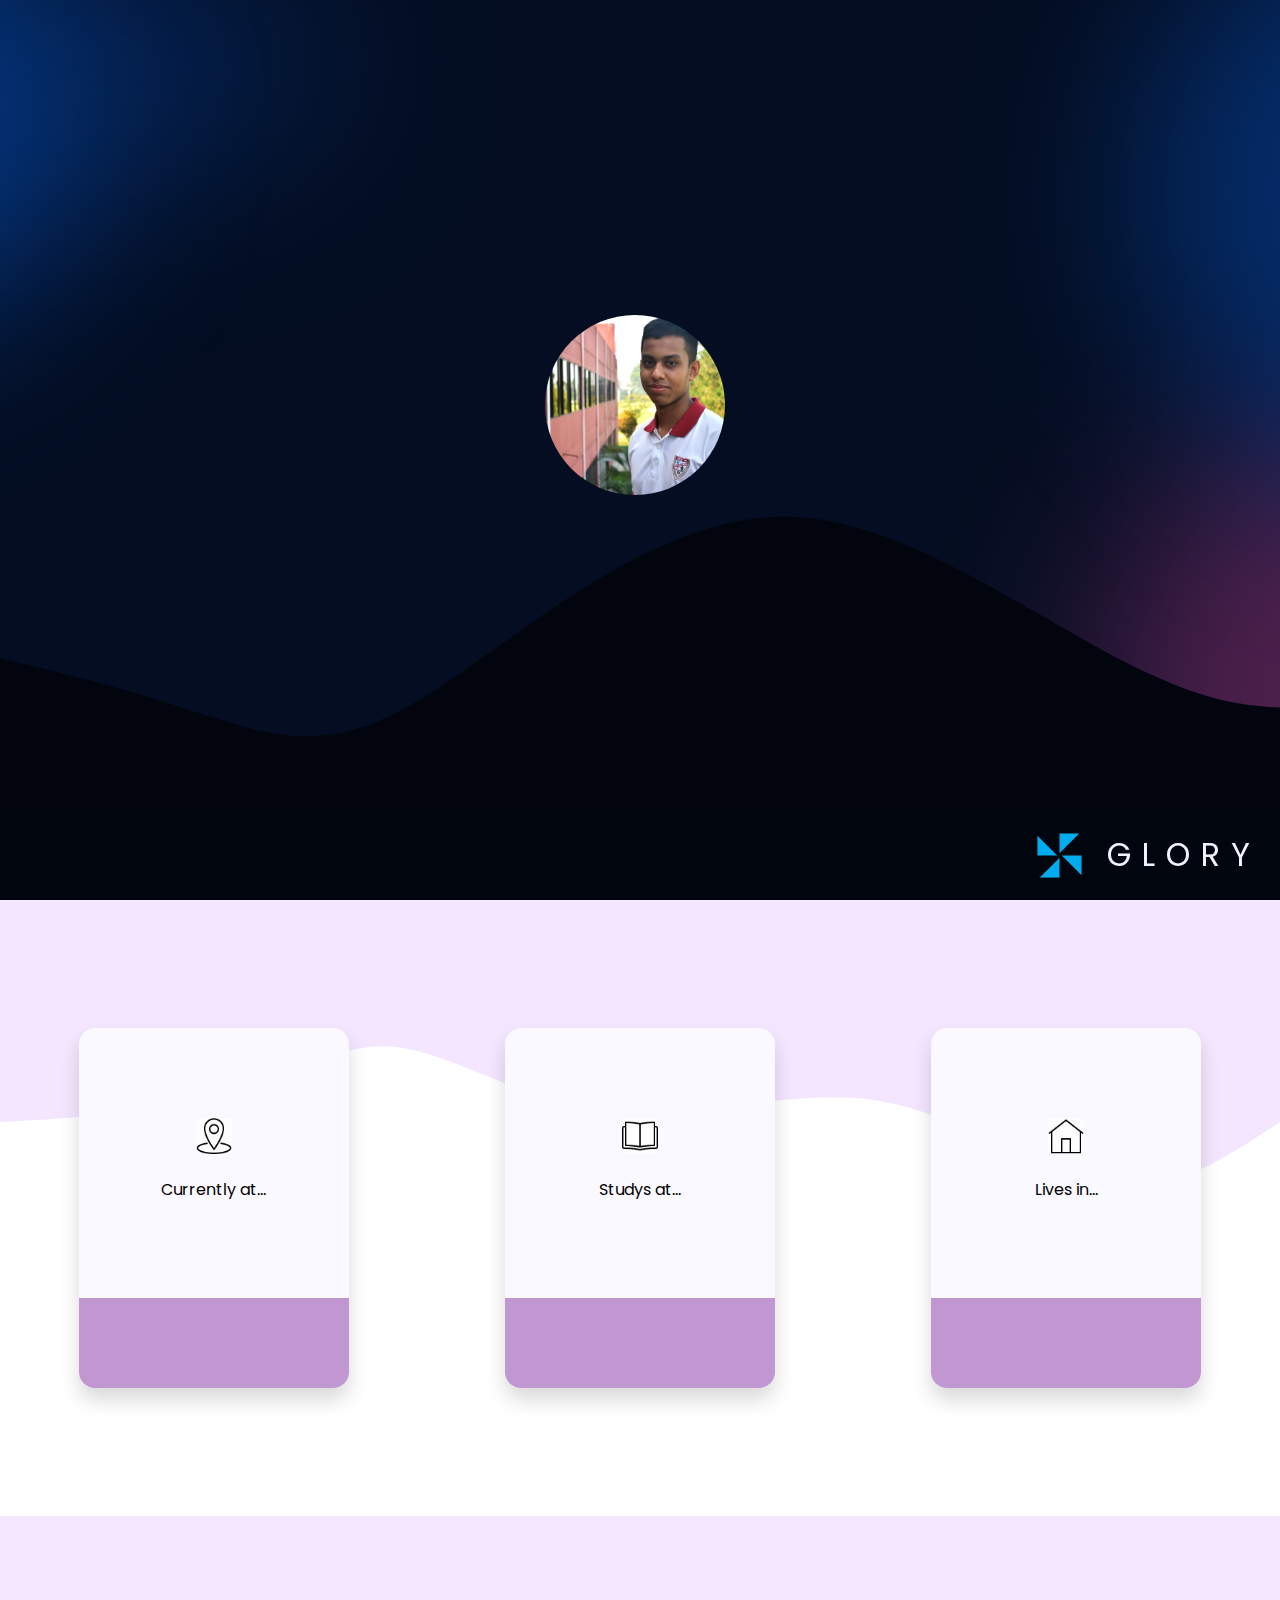
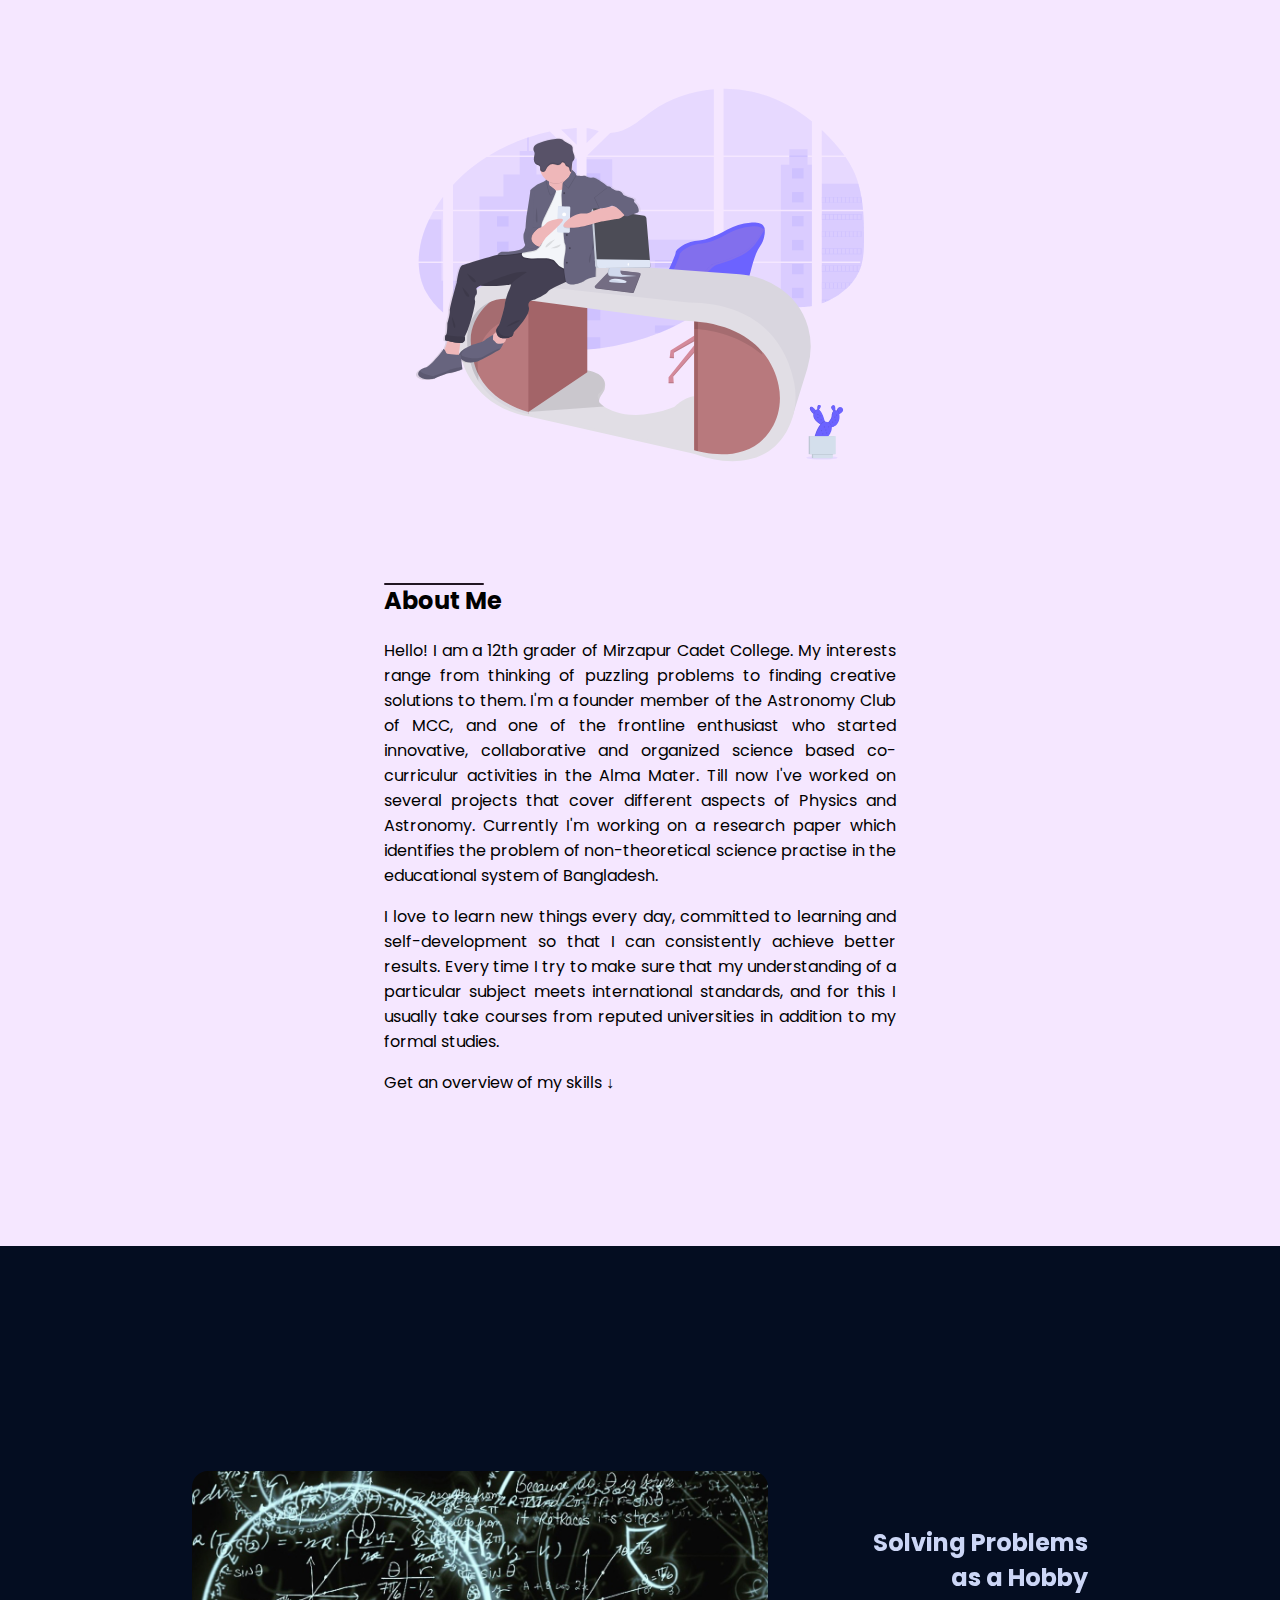
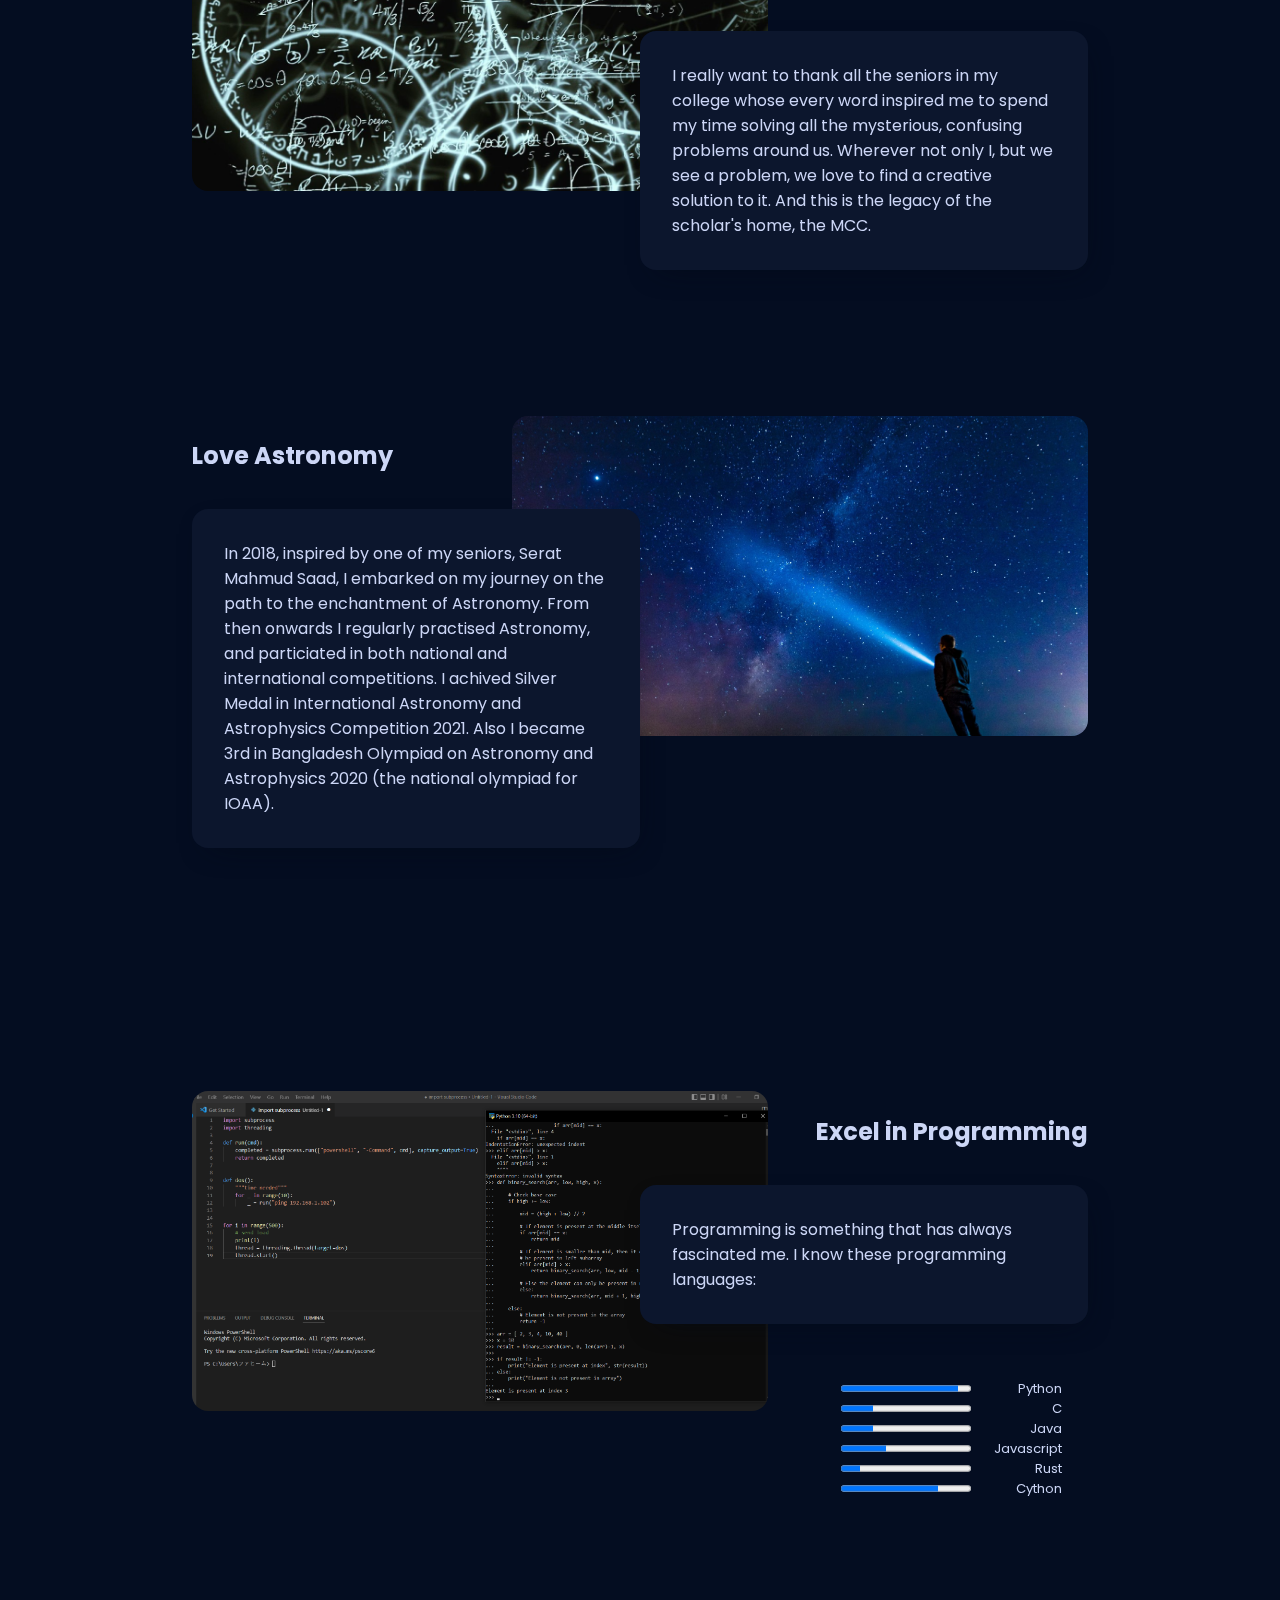
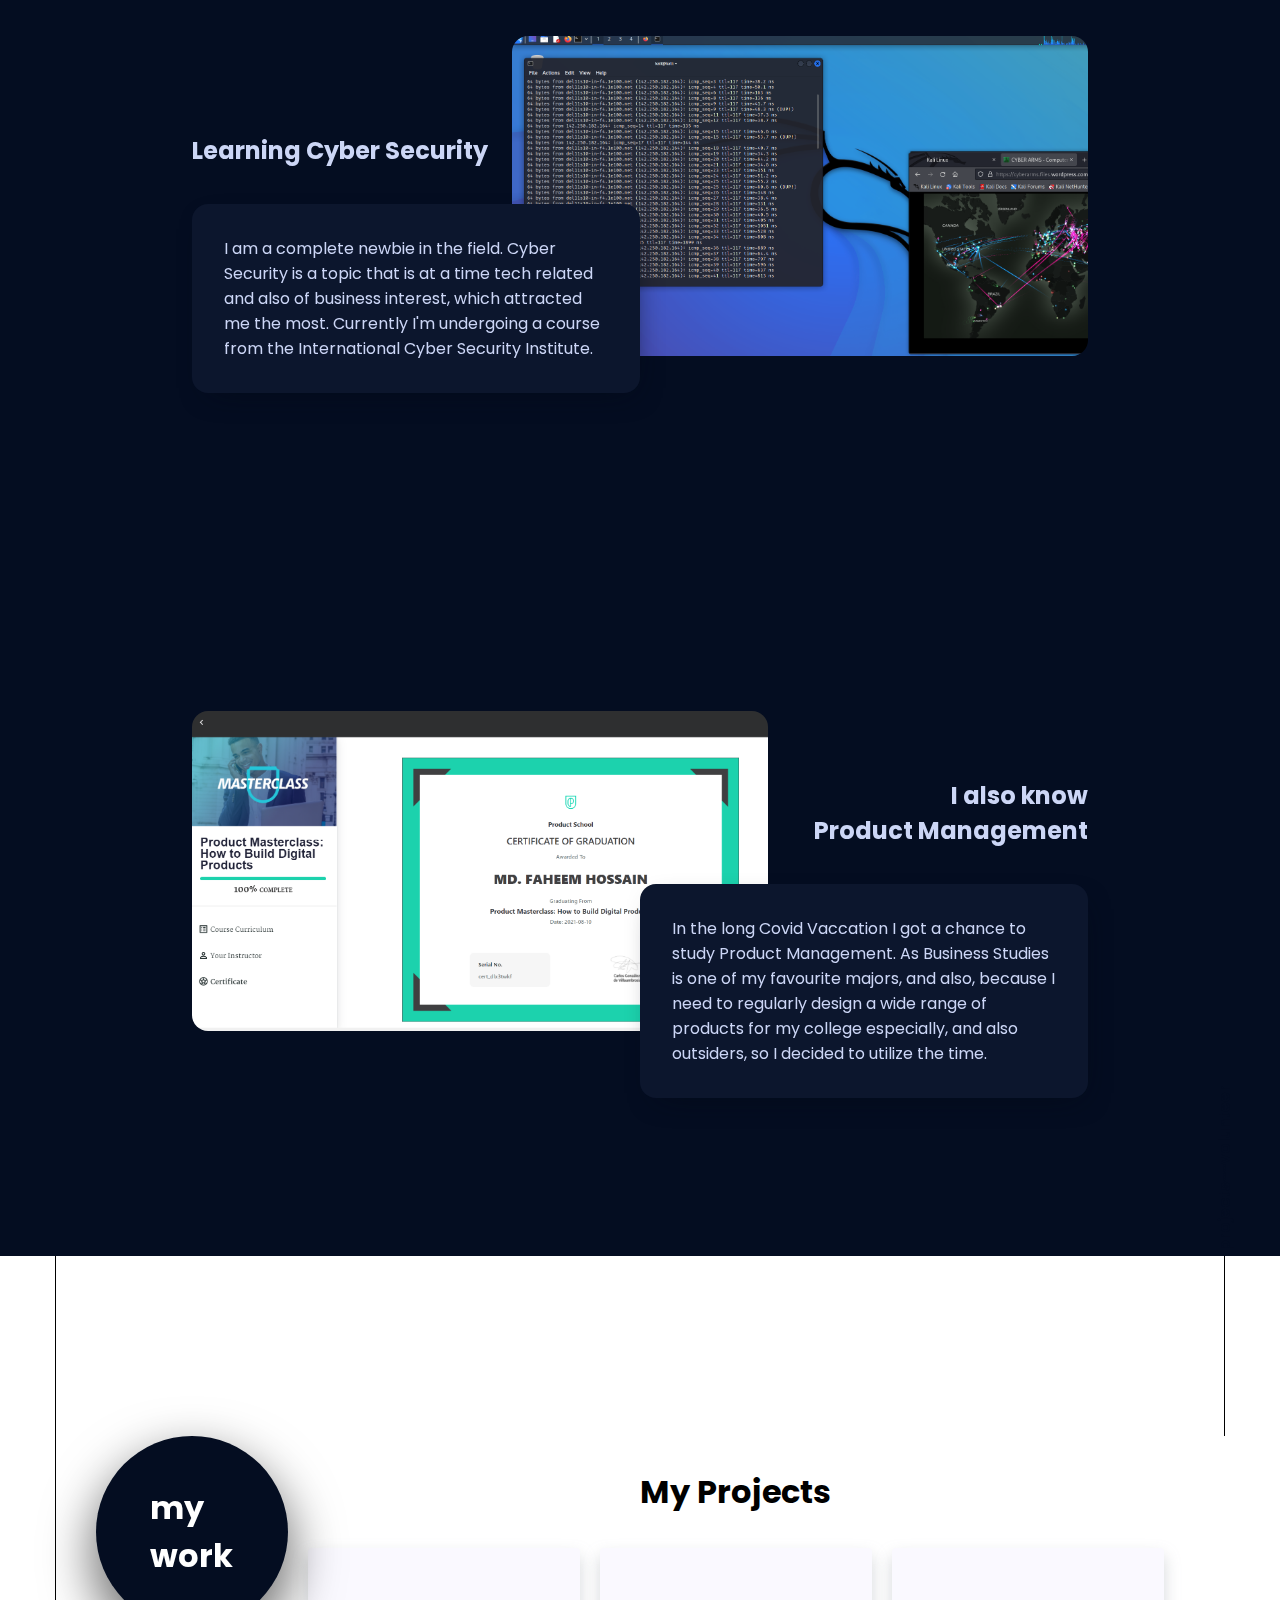
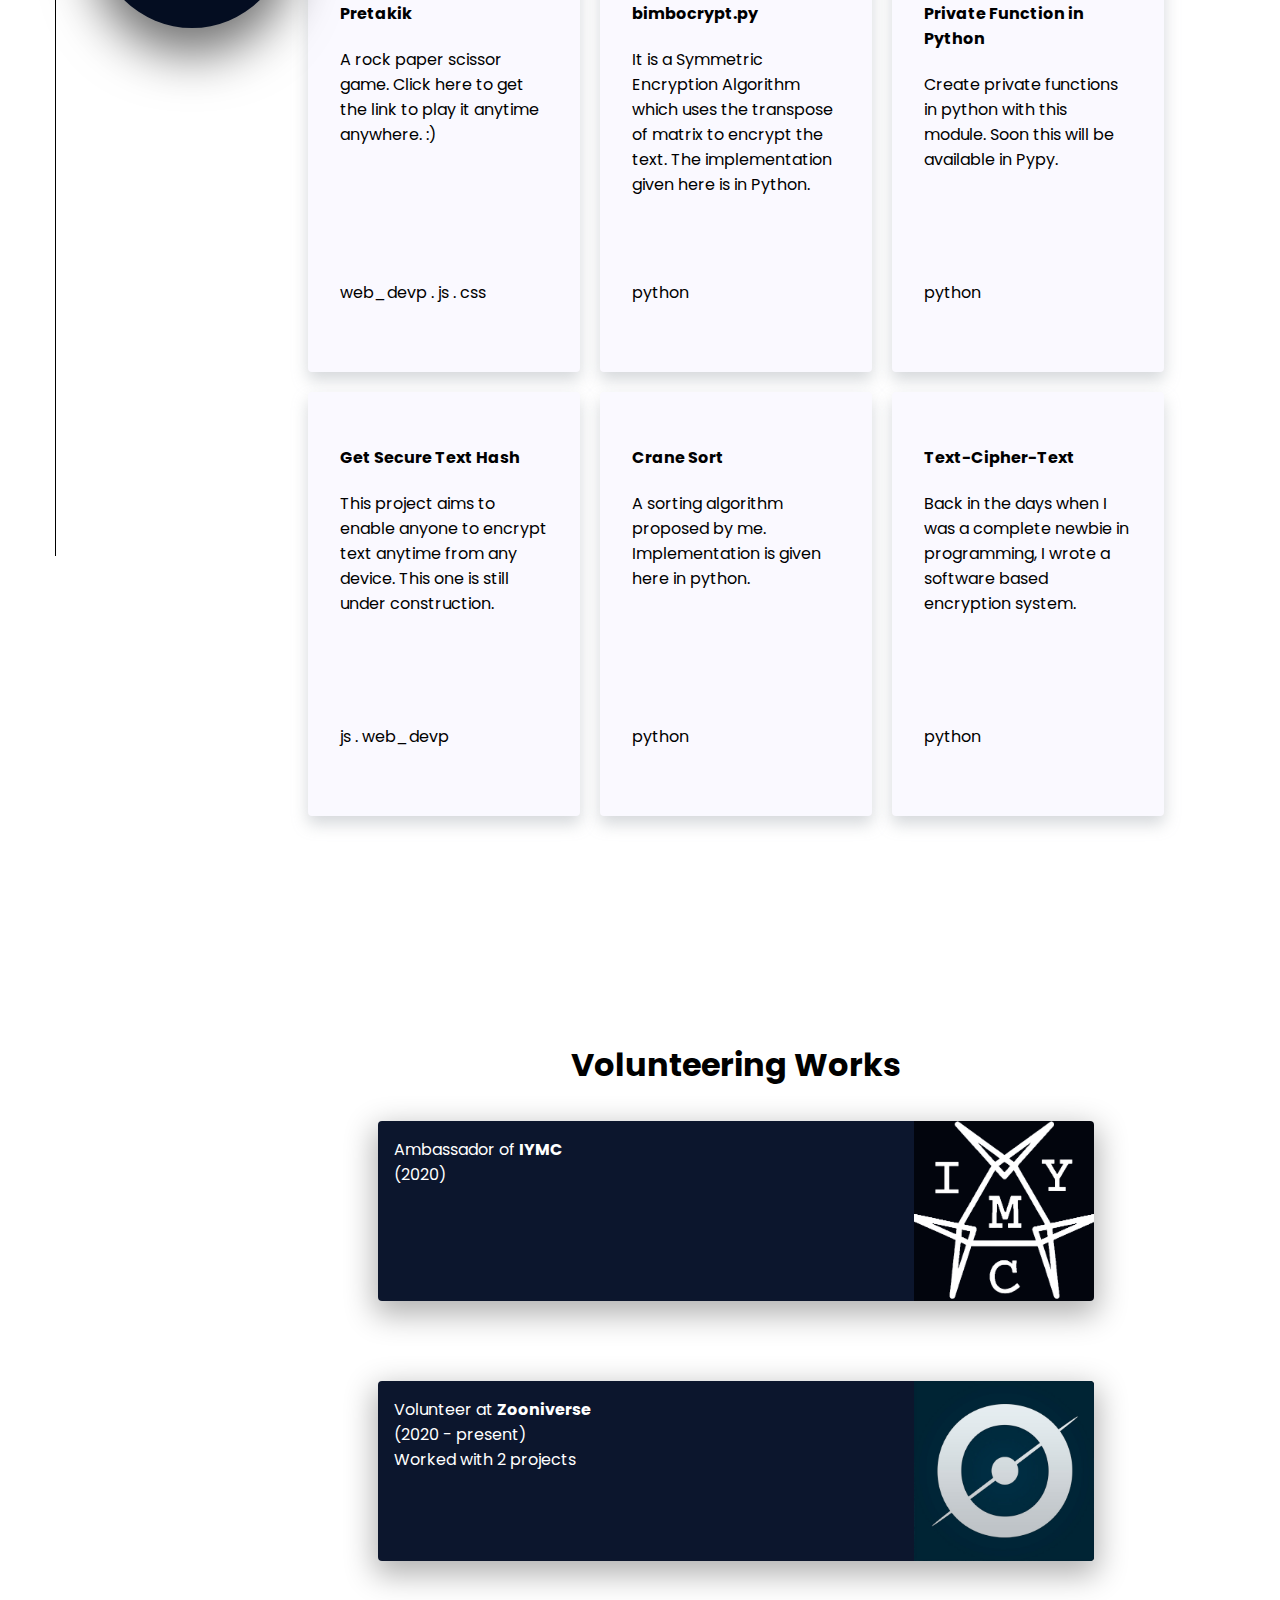
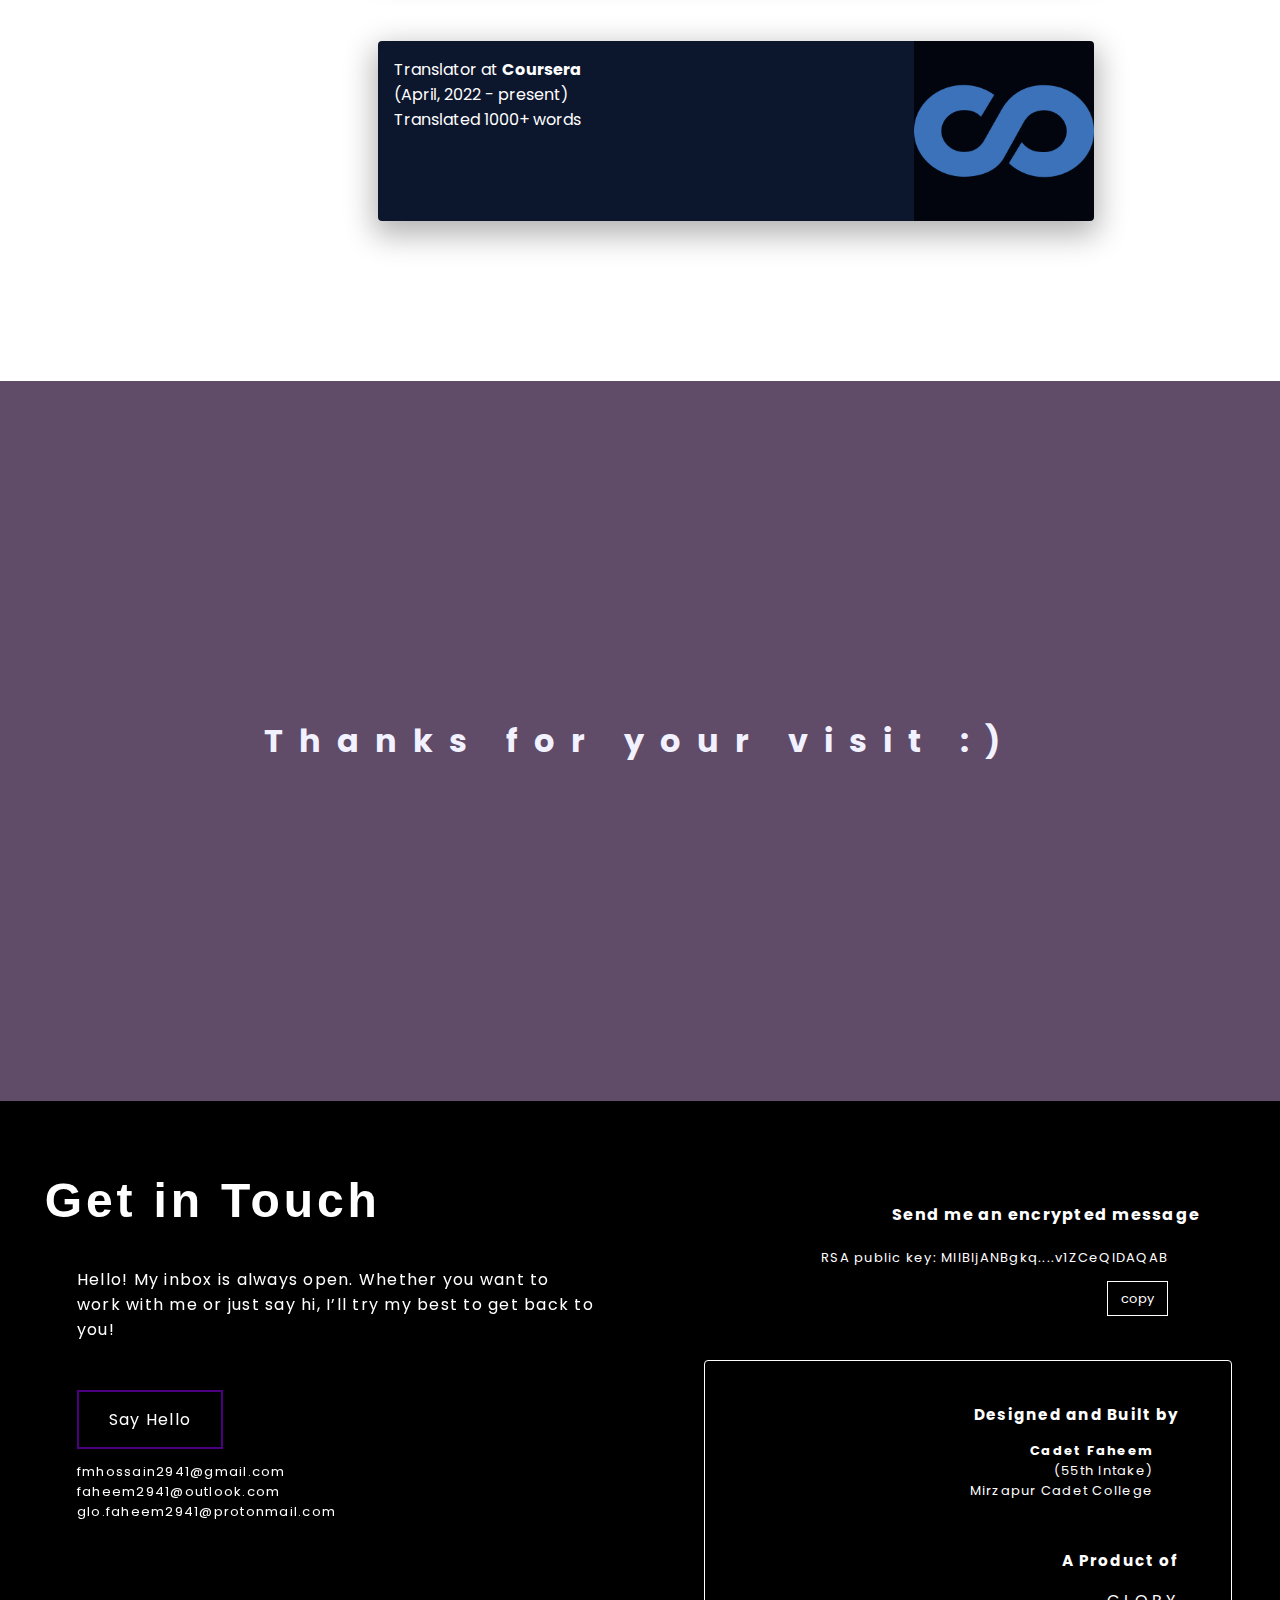
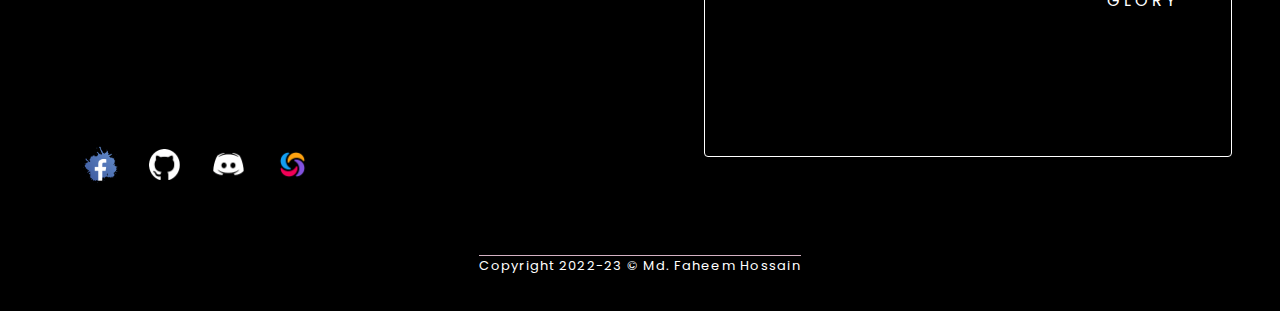
==== commit 81b486b9: "Update index.html" ====
--- a/index.html
+++ b/index.html
@@ -60,15 +60,15 @@
 <img src=img/home/status.gif alt="gif showing status">
 <p>Currently at...</p>
 <div>
-<p>Currently at<br><b>MCC, Tangail</b><br>(1st term 1st phase)</p>
-<p>Current Status: Inactive</p>
+<p>Currently at<br><b>Savar, Dhaka</b><br></p>
+<p>Current Status: Active</p>
 </div>
 </div>
 <div class=box>
 <img src=img/home/study.gif alt="gif showing book">
 <p>Studys at...</p>
 <div>
-<p>Studying at<br><a href=https://mcc.army.mil.bd/ target=_blank rel="noopener noreferrer" style=color:#000><b>Mirzapur Cadet College</b></a><br>(Class-VII/2017 to Class-XI/present)</p>
+<p>Studied at<br><a href=https://mcc.army.mil.bd/ target=_blank rel="noopener noreferrer" style=color:#000><b>Mirzapur Cadet College</b></a><br>(Class-VII/2017 to Class-XII/2023)</p>
 <p>Alumni of<br><a href=https://www.mgsc.edu.bd/ target=_blank rel="noopener noreferrer" style=color:#000><b>Morning Glory School & College</b></a><br>(Nursery/2009 to Std-VII/2017)</p>
 </div>
 </div>
@@ -140,6 +140,13 @@
 <div id=projects>
 <h3>My Projects</h3>
 <div>
+<a href="https://faheem41.github.io/pretakik/" target=_blank rel="noopener noreferrer" class="movetoquality">
+<div style=display:block>
+<h4>Pretakik</h4>
+<p>A rock paper scissor game. Click here to get the link to play it anytime anywhere. :)</p>
+</div>
+<div>web_devp . js . css</div>
+</a>
 <a href=https://github.com/Faheem41/bimbocrypt target=_blank rel="noopener noreferrer">
 <div style=display:block>
 <h4>bimbocrypt.py</h4>
@@ -168,6 +175,7 @@
 </div>
 <div>python</div>
 </a>
+<!--
 <a href=https://code.sololearn.com/cc3sj3rThgxu/#py target=_blank rel="noopener noreferrer" class="movetoquality">
 <div style=display:block>
 <h4>Leading 0 problem solved</h4>
@@ -175,6 +183,7 @@
 </div>
 <div>python</div>
 </a>
+-->
 <a href=https://code.sololearn.com/cOisk2J5EUv8/#py target=_blank rel="noopener noreferrer">
 <div style=display:block>
 <h4>Text-Cipher-Text</h4>
@@ -214,7 +223,7 @@
 <div>
 <div id=footer1>
 <h2>Get in Touch</h2>
-<p>Though my boarding school doesn't allow us to access the inernet round the clock, my inbox is always open. Whether you want to work with me or just say hi, I’ll try my best to get back to you!</p>
+<p>Hello! My inbox is always open. Whether you want to work with me or just say hi, I’ll try my best to get back to you!</p>
 <a href=mailto:fmhossain2941@gmail.com target=_blank rel="noopener noreferrer">Say Hello</a>
 <ul>
 <li><a href=mailto:fmhossain2941@gmail.com target=_blank rel="noopener noreferrer">fmhossain2941@gmail.com</a></li>
@@ -248,7 +257,7 @@
 </div>
 </div>
 <div>
-<p style="border-top:.01px solid #d3b1c2">Copyright 2022 © Md. Faheem Hossain</p>
+<p style="border-top:.01px solid #d3b1c2">Copyright 2022-23 © Md. Faheem Hossain</p>
 </div>
 </footer>
 </body>
